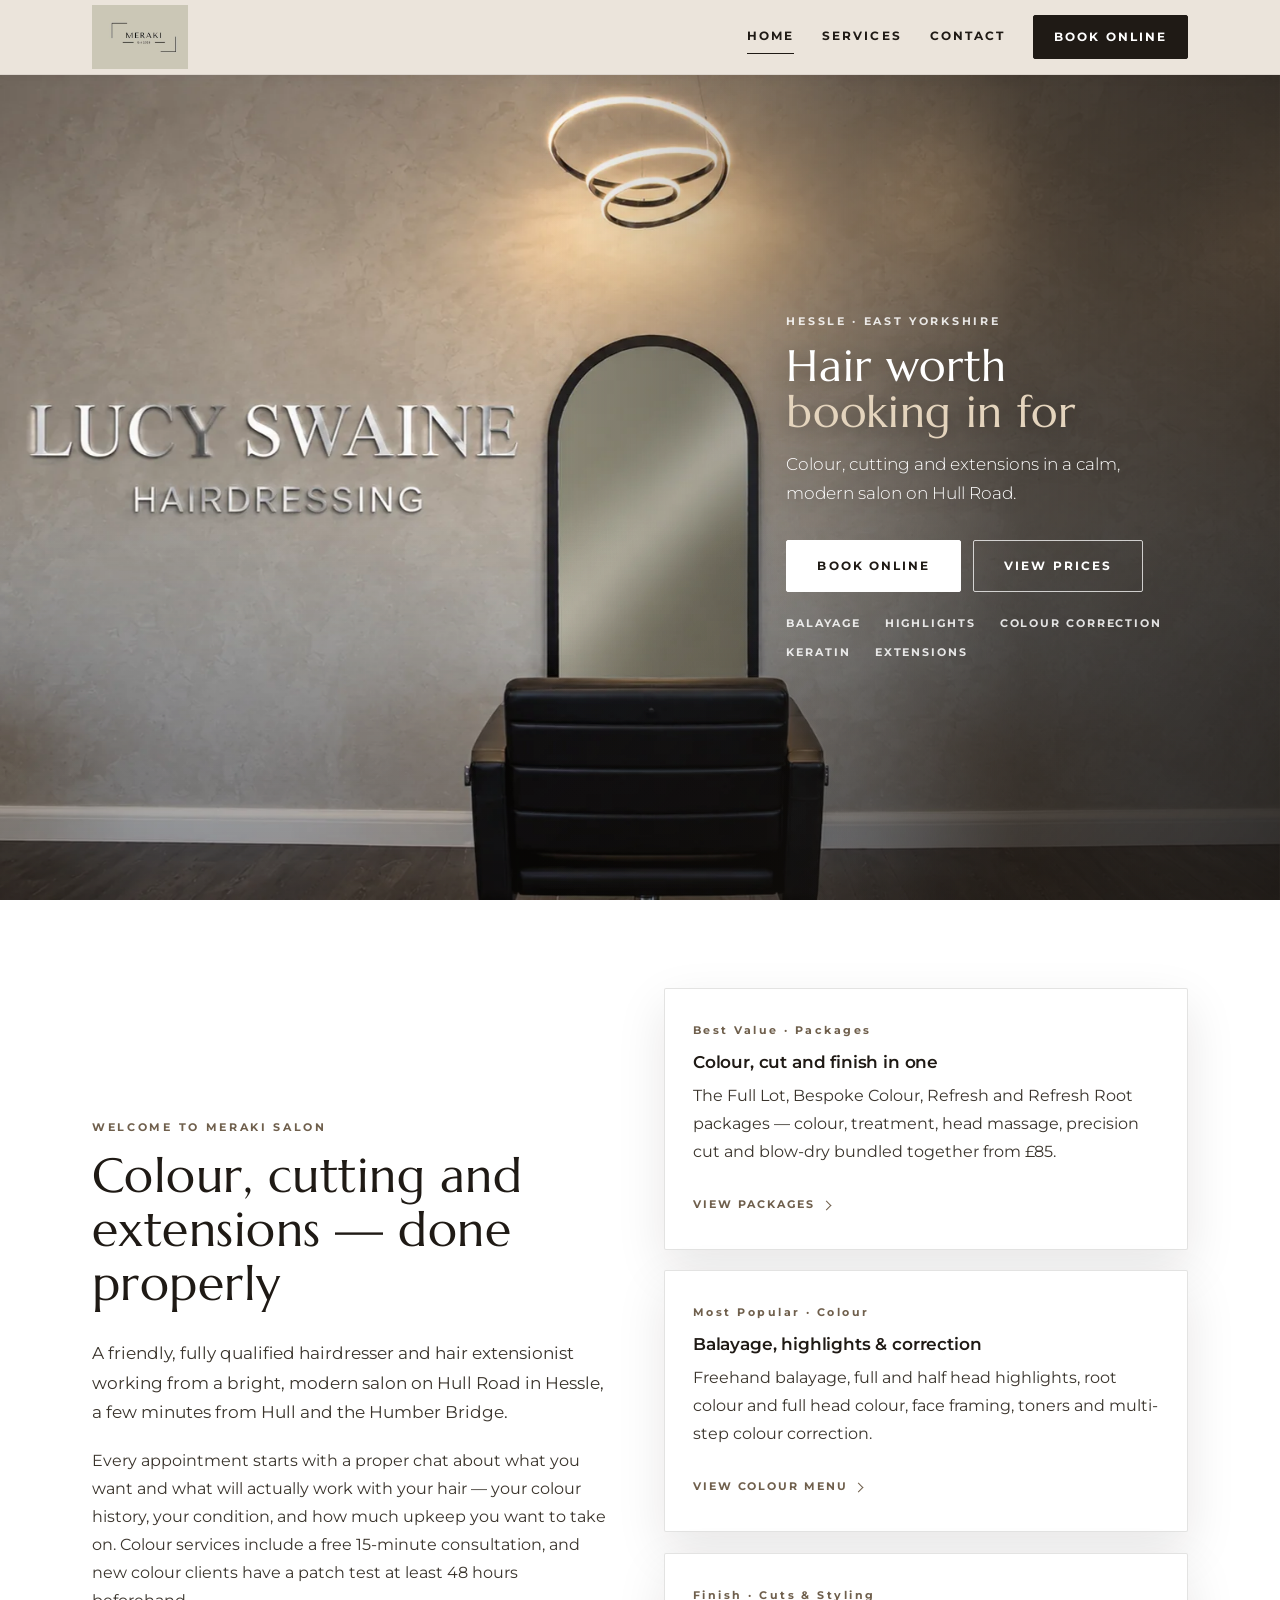
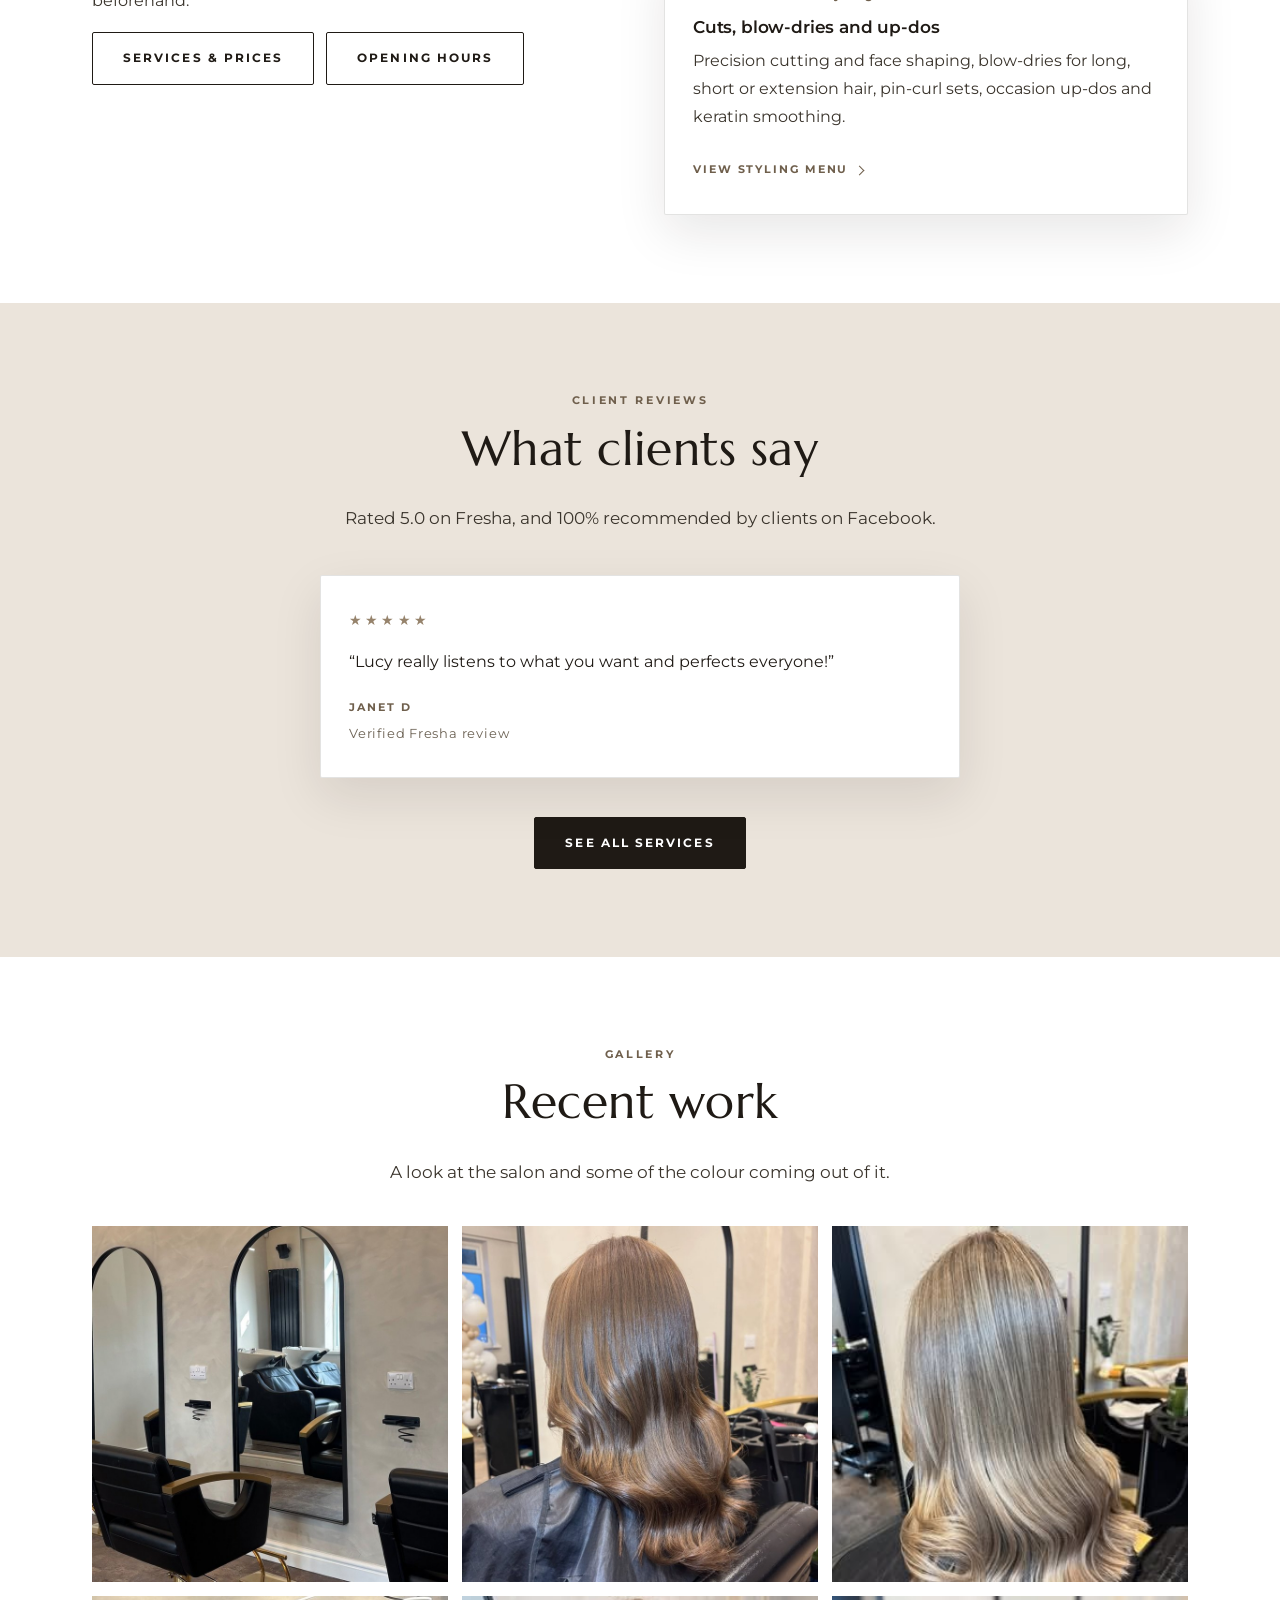
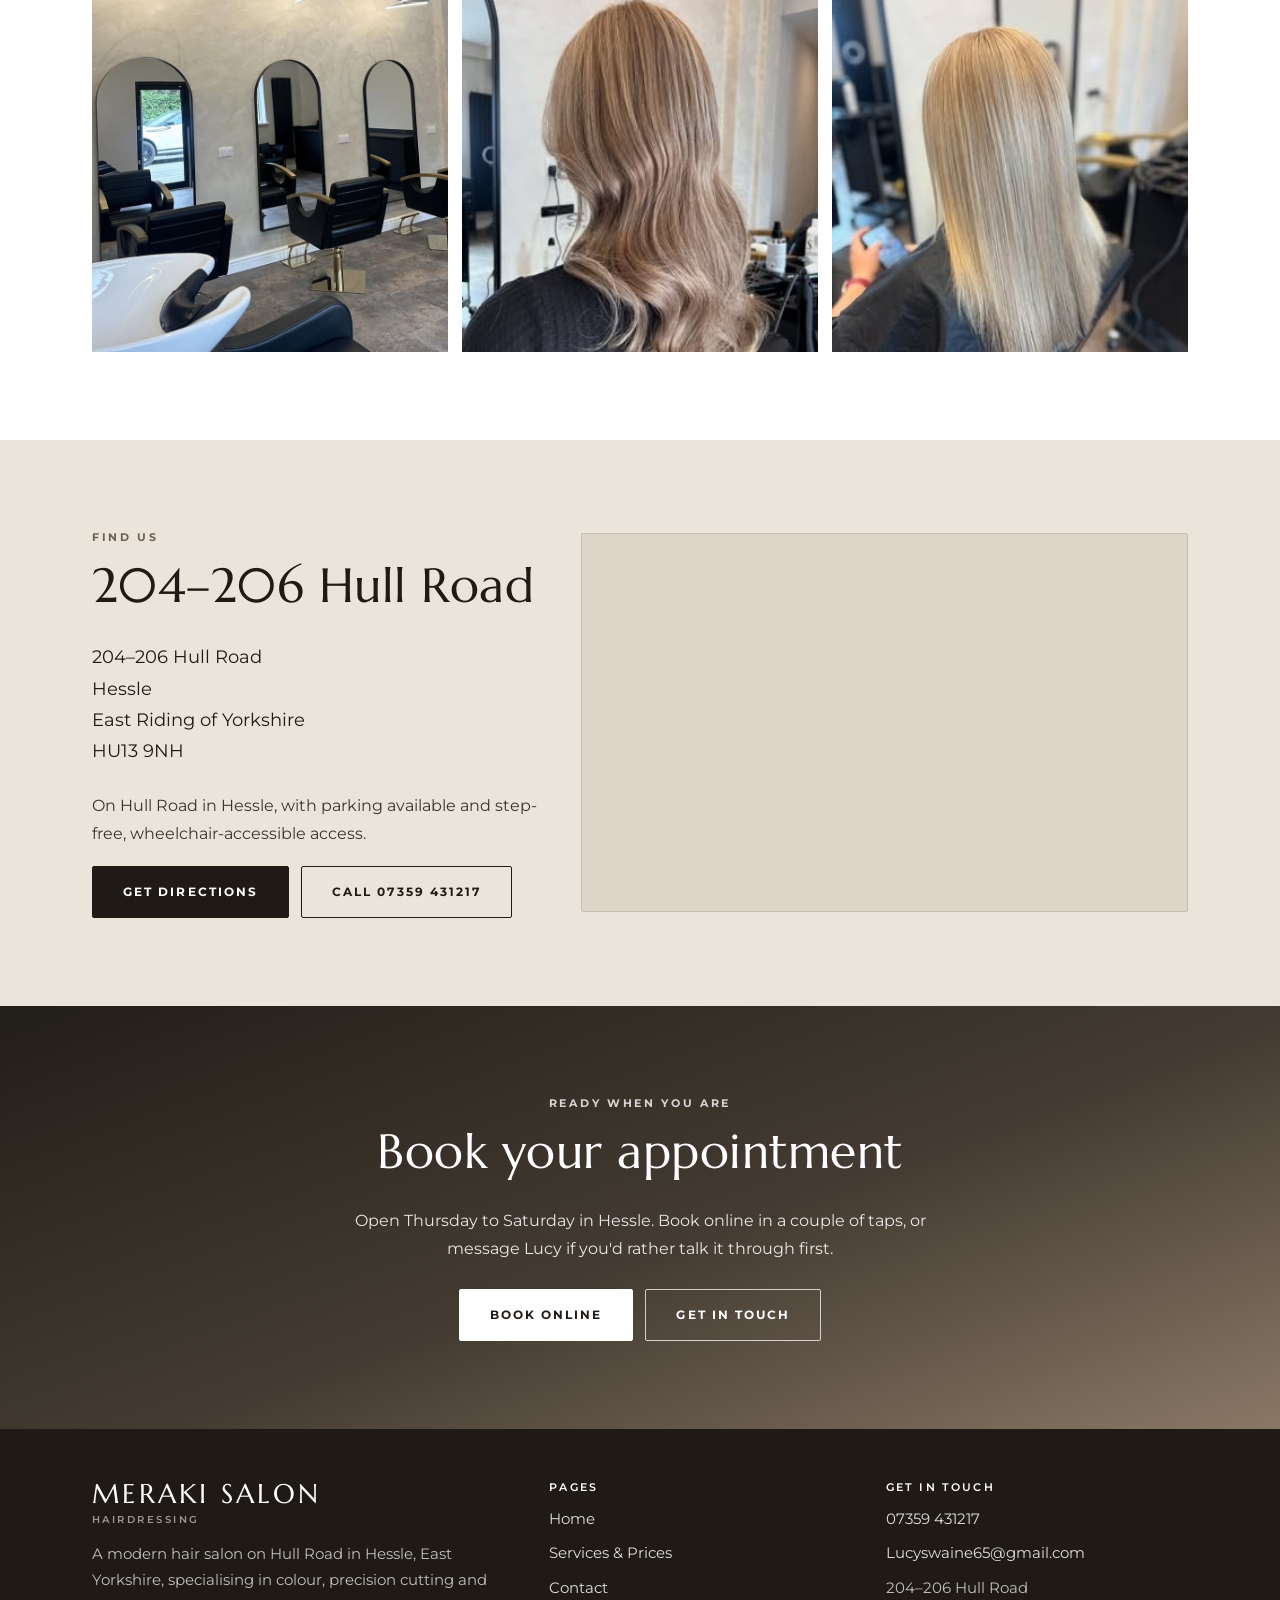
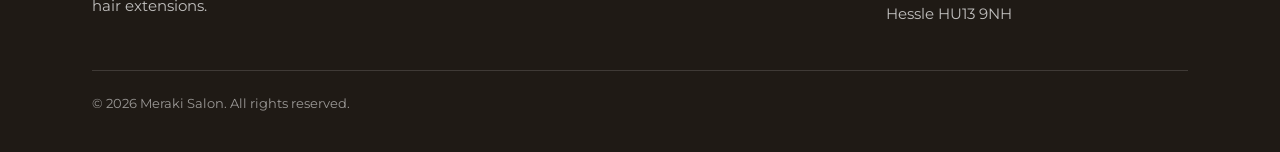
==== index.html @ 2b48796b "Rebrand to Meraki Salon: new logo, name and merakisalon.brightsite.app domain Co-Authored-By: Claude" ====
<!DOCTYPE html>
<html lang="en-GB">
<head>
<meta charset="utf-8">
<meta name="viewport" content="width=device-width, initial-scale=1">
<title>Meraki Salon | Hair Salon in Hessle, East Yorkshire</title>
<meta name="description" content="Hair salon on Hull Road, Hessle. Balayage, highlights, colour correction, keratin smoothing, cuts, blow-dries and extensions. Book online or call 07359 431217.">
<meta name="theme-color" content="#ebe4db">
<link rel="canonical" href="https://merakisalon.brightsite.app/">
<meta name="robots" content="index,follow,max-image-preview:large">
<meta property="og:type" content="website">
<meta property="og:site_name" content="Meraki Salon">
<meta property="og:locale" content="en_GB">
<meta property="og:url" content="https://merakisalon.brightsite.app/">
<meta property="og:title" content="Meraki Salon | Hair Salon in Hessle, East Yorkshire">
<meta property="og:description" content="Hair salon on Hull Road, Hessle. Balayage, highlights, colour correction, keratin smoothing, cuts, blow-dries and extensions. Book online or call 07359 431217.">
<meta property="og:image" content="https://merakisalon.brightsite.app/images/hero-salon.jpg">
<meta name="twitter:card" content="summary_large_image">
<meta name="twitter:title" content="Meraki Salon | Hair Salon in Hessle, East Yorkshire">
<meta name="twitter:description" content="Hair salon on Hull Road, Hessle. Balayage, highlights, colour correction, keratin smoothing, cuts, blow-dries and extensions. Book online or call 07359 431217.">
<meta name="twitter:image" content="https://merakisalon.brightsite.app/images/hero-salon.jpg">
<link rel="preload" as="image" href="images/hero-salon.webp" type="image/webp" media="(min-width:901px)">
<meta name="geo.region" content="GB-ERY">
<meta name="geo.placename" content="Hessle, East Yorkshire">
<link rel="preconnect" href="https://fonts.googleapis.com">
<link rel="preconnect" href="https://fonts.gstatic.com" crossorigin>
<link href="https://fonts.googleapis.com/css2?family=Marcellus&family=Montserrat:wght@300;400;600;700&display=swap" rel="stylesheet">
<link rel="icon" href="images/favicon.svg" type="image/svg+xml">
<link rel="stylesheet" href="css/site.css">
<script type="application/ld+json">{"@context":"https://schema.org","@type":"HairSalon","name":"Meraki Salon","description":"Hair salon on Hull Road in Hessle, East Yorkshire. Balayage, highlights, full head and root colour, colour correction, keratin smoothing, precision cutting, blow-dries, up-dos and hair extensions.","telephone":"+447359431217","email":"Lucyswaine65@gmail.com","priceRange":"££","address":{"@type":"PostalAddress","streetAddress":"204-206 Hull Road","addressLocality":"Hessle","addressRegion":"East Riding of Yorkshire","postalCode":"HU13 9NH","addressCountry":"GB"},"areaServed":[{"@type":"City","name":"Hessle"},{"@type":"City","name":"Hull"},{"@type":"City","name":"East Yorkshire"}],"openingHoursSpecification":[{"@type":"OpeningHoursSpecification","dayOfWeek":["Thursday","Friday","Saturday"],"opens":"09:00","closes":"19:00"}],"@id":"https://merakisalon.brightsite.app/#business","url":"https://merakisalon.brightsite.app/","image":["https://merakisalon.brightsite.app/images/hero-salon.jpg","https://merakisalon.brightsite.app/images/gallery-1.jpg"],"hasMap":"https://www.google.com/maps?q=204-206+Hull+Road,+Hessle+HU13+9NH","currenciesAccepted":"GBP","founder":{"@type":"Person","name":"Meraki Salon","jobTitle":"Hairdresser and Hair Extensionist"},"knowsAbout":["Balayage","Highlights","Colour correction","Keratin smoothing treatment","Precision cutting","Blow dry","Hair extensions","Up-dos"],"sameAs":["https://www.facebook.com/p/Lucy-Swaine-Hairdressing-61556775414400/"],"hasOfferCatalog":{"@type":"OfferCatalog","name":"Services","itemListElement":[{"@type":"OfferCatalog","name":"Packages","url":"https://merakisalon.brightsite.app/services#packages"},{"@type":"OfferCatalog","name":"Hair Colouring","url":"https://merakisalon.brightsite.app/services#colour"},{"@type":"OfferCatalog","name":"Cutting","url":"https://merakisalon.brightsite.app/services#cutting"},{"@type":"OfferCatalog","name":"Styling & Treatments","url":"https://merakisalon.brightsite.app/services#styling"}]}}</script>
</head>
<body>

<header class="site-header">
  <div class="container">
    <a class="brand" href="/"><img class="brand-logo" src="images/meraki-logo.png" alt="Meraki Salon" width="683" height="456"></a>
    <button class="nav-toggle" aria-label="Menu" aria-expanded="false"><i></i><i></i><i></i></button>
    <nav class="nav">
      <a href="/" aria-current="page">Home</a>
      <span class="has-drop">
        <a href="/services">Services</a>
        <span class="drop">
          <a href="/services">All Services &amp; Prices</a>
          <a href="/services#packages">Packages</a>
          <a href="/services#colour">Hair Colouring</a>
          <a href="/services#cutting">Cutting</a>
          <a href="/services#styling">Styling &amp; Treatments</a>
        </span>
      </span>
      <a href="/contact">Contact</a>
      <a class="btn btn--ghost nav-gift" href="tel:+447359431217">Call&nbsp;Lucy</a>
      <a class="btn" href="https://www.fresha.com/book-now/lucy-swaine-hairdressing-fx5bd5df/all-offer?pId=1186600" target="_blank" rel="noopener">Book&nbsp;Online</a>
      <span class="nav-wordmark" aria-hidden="true">Meraki Salon</span>
    </nav>
  </div>
</header>

<section class="hero">
  <div class="hero-media">
    <picture>
      <source media="(max-width:900px)" srcset="images/hero-salon-mobile.webp" type="image/webp">
      <source media="(max-width:900px)" srcset="images/hero-salon-mobile.jpg">
      <source srcset="images/hero-salon.webp" type="image/webp">
      <img src="images/hero-salon.jpg" alt="The styling area at Meraki Salon in Hessle" fetchpriority="high">
    </picture>
  </div>
  <div class="hero-copy">
    <div class="inner">
      <span class="eyebrow">Hessle &middot; East Yorkshire</span>
      <h1 class="hero-title">Hair worth<br><em>booking in for</em></h1>
      <p class="hero-sub">Colour, cutting and extensions in a calm, modern salon on Hull Road.</p>
      <div class="btn-row">
        <a class="btn btn--light" href="https://www.fresha.com/book-now/lucy-swaine-hairdressing-fx5bd5df/all-offer?pId=1186600" target="_blank" rel="noopener">Book Online</a>
        <a class="btn btn--outline-light" href="/services">View Prices</a>
      </div>
      <div class="hero-tags">
        <span>Balayage</span>
        <span>Highlights</span>
        <span>Colour Correction</span>
        <span>Keratin</span>
        <span>Extensions</span>
      </div>
    </div>
  </div>
</section>

<section class="section">
  <div class="container">
    <div class="grid grid-2" style="align-items:center;gap:48px">
      <div>
        <span class="eyebrow">Welcome to Meraki Salon</span>
        <h2>Colour, cutting and extensions &mdash; done properly</h2>
        <p class="lede">A friendly, fully qualified hairdresser and hair extensionist working from a bright, modern salon on Hull Road in Hessle, a few minutes from Hull and the Humber Bridge.</p>
        <p>Every appointment starts with a proper chat about what you want and what will actually work with your hair &mdash; your colour history, your condition, and how much upkeep you want to take on. Colour services include a free 15-minute consultation, and new colour clients have a patch test at least 48 hours beforehand.</p>
        <div class="btn-row">
          <a class="btn btn--ghost" href="/services">Services &amp; Prices</a>
          <a class="btn btn--ghost" href="/contact">Opening Hours</a>
        </div>
      </div>
      <div class="grid" style="gap:20px">
        <a class="card card-link" href="/services#packages">
          <span class="num">Best Value &middot; Packages</span>
          <h3>Colour, cut and finish in one</h3>
          <p>The Full Lot, Bespoke Colour, Refresh and Refresh Root packages &mdash; colour, treatment, head massage, precision cut and blow-dry bundled together from &pound;85.</p>
          <span class="card-cta">View packages</span>
        </a>
        <a class="card card-link" href="/services#colour">
          <span class="num">Most Popular &middot; Colour</span>
          <h3>Balayage, highlights &amp; correction</h3>
          <p>Freehand balayage, full and half head highlights, root colour and full head colour, face framing, toners and multi-step colour correction.</p>
          <span class="card-cta">View colour menu</span>
        </a>
        <a class="card card-link" href="/services#styling">
          <span class="num">Finish &middot; Cuts &amp; Styling</span>
          <h3>Cuts, blow-dries and up-dos</h3>
          <p>Precision cutting and face shaping, blow-dries for long, short or extension hair, pin-curl sets, occasion up-dos and keratin smoothing.</p>
          <span class="card-cta">View styling menu</span>
        </a>
      </div>
    </div>
  </div>
</section>

<!-- ===================== REVIEWS ===================== -->
<section class="section section--tint">
  <div class="container center">
    <span class="eyebrow">Client Reviews</span>
    <h2>What clients say</h2>
    <p class="lede">Rated 5.0 on Fresha, and 100% recommended by clients on Facebook.</p>
    <div class="grid" style="max-width:640px;margin:2.6em auto 0;text-align:left">
      <div class="card review">
        <div class="stars">&#9733;&#9733;&#9733;&#9733;&#9733;</div>
        <blockquote>&ldquo;Lucy really listens to what you want and perfects everyone!&rdquo;</blockquote>
        <div class="who">Janet D<small>Verified Fresha review</small></div>
      </div>
    </div>
    <div class="btn-row" style="margin-top:2.4em"><a class="btn" href="/services">See All Services</a></div>
  </div>
</section>

<!-- ===================== GALLERY ===================== -->
<section class="section">
  <div class="container">
    <div class="center" style="margin-bottom:2.4em">
      <span class="eyebrow">Gallery</span>
      <h2>Recent work</h2>
      <p class="lede">A look at the salon and some of the colour coming out of it.</p>
    </div>
    <div class="gallery">
      <figure><img src="images/gallery-1.jpg" alt="The styling stations and arched mirrors at Meraki Salon" loading="lazy"></figure>
      <figure><img src="images/gallery-2.jpg" alt="Glossy chocolate brown colour with a soft blow-dry" loading="lazy"></figure>
      <figure><img src="images/gallery-3.jpg" alt="Blonde balayage with a bright, blended finish" loading="lazy"></figure>
      <figure><img src="images/gallery-4.jpg" alt="Arched mirrors, gold styling chairs and the backwash area" loading="lazy"></figure>
      <figure><img src="images/gallery-5.jpg" alt="Bronde waves finished with a smooth blow-dry" loading="lazy"></figure>
      <figure><img src="images/gallery-6.jpg" alt="Long blonde balayage with a soft root melt" loading="lazy"></figure>
    </div>
  </div>
</section>

<section class="section section--tint" id="find-us">
  <div class="container">
    <div class="find">
      <div>
        <span class="eyebrow">Find Us</span>
        <h2>204&ndash;206 Hull Road</h2>
        <address>
          204&ndash;206 Hull Road<br>
          Hessle<br>
          East Riding of Yorkshire<br>
          HU13 9NH
        </address>
        <p>On Hull Road in Hessle, with parking available and step-free, wheelchair-accessible access.</p>
        <div class="btn-row">
          <a class="btn" href="https://www.google.com/maps/dir/?api=1&amp;destination=204-206+Hull+Road,+Hessle+HU13+9NH" target="_blank" rel="noopener">Get Directions</a>
          <a class="btn btn--ghost" href="tel:+447359431217">Call 07359 431217</a>
        </div>
      </div>
      <div class="map">
        <iframe title="Map showing Meraki Salon, 204-206 Hull Road, Hessle HU13 9NH"
          src="https://www.google.com/maps?q=204-206+Hull+Road,+Hessle+HU13+9NH&amp;output=embed"
          loading="lazy" referrerpolicy="no-referrer-when-downgrade" allowfullscreen></iframe>
      </div>
    </div>
  </div>
</section>

<section class="section band">
  <div class="container">
    <span class="eyebrow">Ready when you are</span>
    <h2>Book your appointment</h2>
    <p>Open Thursday to Saturday in Hessle. Book online in a couple of taps, or message Lucy if you'd rather talk it through first.</p>
    <div class="btn-row" style="justify-content:center;margin-top:1.6em">
      <a class="btn btn--light" href="https://www.fresha.com/book-now/lucy-swaine-hairdressing-fx5bd5df/all-offer?pId=1186600" target="_blank" rel="noopener">Book Online</a>
      <a class="btn btn--outline-light" href="/contact">Get in Touch</a>
    </div>
  </div>
</section>

<footer class="site-footer">
  <div class="container">
    <div class="footer-grid">
      <div>
        <p class="brand-line">Meraki Salon</p>
        <span class="brand-line-sub">Hairdressing</span>
        <p>A modern hair salon on Hull Road in Hessle, East Yorkshire, specialising in colour, precision cutting and hair extensions.</p>
      </div>
      <div>
        <h4>Pages</h4>
        <ul>
          <li><a href="/">Home</a></li>
          <li><a href="/services">Services &amp; Prices</a></li>
          <li><a href="/contact">Contact</a></li>
        </ul>
      </div>
      <div>
        <h4>Get in touch</h4>
        <ul>
          <li><a href="tel:+447359431217">07359 431217</a></li>
          <li><a href="mailto:Lucyswaine65@gmail.com">Lucyswaine65@gmail.com</a></li>
          <li>204&ndash;206 Hull Road<br>Hessle HU13 9NH</li>
        </ul>
      </div>
    </div>
    <div class="legal">&copy; <span id="yr">2026</span> Meraki Salon. All rights reserved.</div>
  </div>
</footer>

<script src="js/site.js" defer></script>
</body>
</html>
---- css/site.css ----
/* Meraki Salon — Hessle. Single stylesheet, no dependencies. */

:root{
  --ink:#1f1a15;
  --body:#3a342c;
  --muted:#6c6254;
  /* The whole palette is keyed to the salon's polished plaster wall, which
     samples at #b8a594 — a warm greige, not a gold. --champagne is that wall
     tinted back to a page wash; the header, tinted sections and the mobile
     hero panel all key off it, alternating against plain white. It sits a
     step deeper than off-white on purpose — at #f6efe9 the banding was too
     close to white to read on a phone. --clay is the wall at full strength,
     darkened just enough to carry small text on the wash. */
  --wall:#b8a594;
  --champagne:#ebe4db;
  --champagne-2:#ded5c9;
  --taupe:#cdc1b2;
  --clay:#96836c;
  --clay-dark:#6f5f4c;
  --line:rgba(28,24,21,.12);
  --radius:2px;
  --shadow:0 18px 50px rgba(28,24,21,.10);
}

*,*::before,*::after{box-sizing:border-box;}
html{scroll-behavior:smooth;scroll-padding-top:110px;}
body{
  margin:0;
  font-family:'Montserrat',-apple-system,BlinkMacSystemFont,'Segoe UI',Helvetica,Arial,sans-serif;
  font-size:16px;line-height:1.75;color:var(--body);background:#fff;
  -webkit-font-smoothing:antialiased;
}
img{max-width:100%;display:block;}
a{color:var(--clay-dark);}

h1,h2,h3,h4{color:var(--ink);font-weight:600;line-height:1.2;margin:0 0 .6em;letter-spacing:-.01em;}
/* Display serif for page and section titles — it matches the lettering on the
   salon's own sign. Montserrat carries everything smaller, where the serif's
   thin strokes stop holding up. */
h1,h2{
  font-family:'Marcellus',Georgia,'Times New Roman',serif;
  font-weight:400;letter-spacing:.01em;line-height:1.12;
}
h1{font-size:clamp(2.7rem,6.4vw,4.4rem);}
h2{font-size:clamp(2.1rem,4.2vw,3rem);}
h3{font-size:1.05rem;font-weight:600;}
p{margin:0 0 1.1em;}

.container{width:100%;max-width:1140px;margin:0 auto;padding:0 22px;}
.section{padding:5.5em 0;}
.section--tint{background:var(--champagne);}
/* first section on pages with no hero — clear the fixed header */
.section.section--first{padding-top:calc(74px + 4.5em);}
@media(max-width:767px){.section.section--first{padding-top:calc(74px + 2.2em);}}
.section--taupe{background:var(--champagne-2);}
@media(max-width:767px){.section{padding:3.5em 0;}}

.eyebrow{
  display:block;font-size:.7rem;font-weight:700;letter-spacing:.24em;
  text-transform:uppercase;color:var(--clay-dark);margin-bottom:1em;
}
.lede{font-size:1.06rem;color:var(--body);max-width:62ch;}
.center{text-align:center;}
.sr-only{
  position:absolute;width:1px;height:1px;padding:0;margin:-1px;overflow:hidden;
  clip:rect(0 0 0 0);white-space:nowrap;border:0;
}
.center .lede{margin-left:auto;margin-right:auto;}

.btn{
  display:inline-block;padding:15px 30px;border:1px solid var(--ink);
  background:var(--ink);color:#fff;text-decoration:none;border-radius:var(--radius);
  font-size:.72rem;font-weight:700;letter-spacing:.18em;text-transform:uppercase;
  transition:background .2s,color .2s,border-color .2s;
}
.btn:hover{background:transparent;color:var(--ink);}
.btn--ghost{background:transparent;color:var(--ink);}
.btn--ghost:hover{background:var(--ink);color:#fff;}
.btn--light{background:#fff;border-color:#fff;color:var(--ink);}
.btn--light:hover{background:transparent;color:#fff;border-color:#fff;}
.btn--outline-light{background:transparent;border-color:rgba(255,255,255,.75);color:#fff;}
.btn--outline-light:hover{background:#fff;color:var(--ink);border-color:#fff;}
.btn-row{display:flex;flex-wrap:wrap;gap:12px;}
.center .btn-row{justify-content:center;}

/* ---------- motion ----------
   Everything here is opt-in via .reveal and disabled entirely for
   users who ask for reduced motion. */
.reveal{
  opacity:0;transform:translateY(22px);
  transition:opacity .7s cubic-bezier(.22,.61,.36,1), transform .7s cubic-bezier(.22,.61,.36,1);
  will-change:opacity,transform;
}
.reveal.in{opacity:1;transform:none;}
.reveal-d1{transition-delay:.09s;}
.reveal-d2{transition-delay:.18s;}
.reveal-d3{transition-delay:.27s;}

/* hero entrance */
@keyframes heroFade{from{opacity:0;transform:scale(1.045);}to{opacity:1;transform:none;}}
@keyframes riseIn{from{opacity:0;transform:translateY(16px);}to{opacity:1;transform:none;}}
.hero-media img{animation:heroFade 1.4s cubic-bezier(.22,.61,.36,1) both;}
.hero .eyebrow{animation:riseIn .8s cubic-bezier(.22,.61,.36,1) .25s both;}
.hero-title{animation:riseIn .8s cubic-bezier(.22,.61,.36,1) .34s both;}
.hero .hero-sub{animation:riseIn .8s cubic-bezier(.22,.61,.36,1) .46s both;}
.hero .btn-row{animation:riseIn .8s cubic-bezier(.22,.61,.36,1) .5s both;}
.hero-tags{animation:riseIn .8s cubic-bezier(.22,.61,.36,1) .62s both;}

/* interaction polish */
.btn{transition:background .25s,color .25s,border-color .25s,transform .25s,box-shadow .25s;}
.btn:hover{transform:translateY(-2px);box-shadow:0 10px 22px rgba(28,24,21,.16);}
.btn:active{transform:translateY(0);box-shadow:none;}
.card{transition:transform .4s cubic-bezier(.22,.61,.36,1),box-shadow .4s;}
.card:hover{transform:translateY(-4px);box-shadow:0 26px 60px rgba(28,24,21,.14);}
.gallery figure::after{
  content:"";position:absolute;inset:0;background:rgba(28,24,21,.12);
  opacity:0;transition:opacity .4s;
}
.gallery figure:hover::after{opacity:1;}
.brand:hover .brand-name{opacity:.72;}
.drop{transform-origin:top center;}
.has-drop:hover .drop,.has-drop:focus-within .drop{animation:riseIn .28s ease both;}

@media(prefers-reduced-motion:reduce){
  .reveal{opacity:1;transform:none;transition:none;}
  .hero-media img,.hero .eyebrow,.hero-title,.hero .hero-sub,.hero .btn-row,.hero-tags,
  .has-drop:hover .drop,.has-drop:focus-within .drop{animation:none;}
  .btn:hover,.card:hover{transform:none;box-shadow:none;}
  html{scroll-behavior:auto;}
}

/* ---------- header ---------- */
.site-header{
  position:fixed;inset:0 0 auto 0;z-index:50;background:var(--champagne);
  border-bottom:1px solid rgba(28,24,21,.07);
  box-shadow:0 1px 14px rgba(28,24,21,.05);
  transition:box-shadow .35s ease,background .35s ease;
}
/* NB: no backdrop-filter / filter here. A filtered ancestor becomes the
   containing block for position:fixed children, which would clip the
   full-screen mobile menu to the header's height. */
.site-header.scrolled{
  background:var(--champagne);
  box-shadow:0 6px 26px rgba(28,24,21,.12);
}
body.nav-open .site-header{box-shadow:none;}
.site-header .container{display:flex;align-items:center;gap:16px;min-height:74px;}
.brand{
  display:flex;flex-direction:column;line-height:1.1;text-decoration:none;color:var(--ink);
  margin-right:auto;
}
.brand-name{
  font-family:'Marcellus',Georgia,'Times New Roman',serif;
  font-size:1.5rem;font-weight:400;letter-spacing:.1em;text-transform:uppercase;
  line-height:1;transition:opacity .3s;
}
@media(max-width:400px){.brand-name{font-size:1.25rem;letter-spacing:.07em;}}
.brand span{
  font-size:.55rem;font-weight:600;letter-spacing:.24em;text-transform:uppercase;
  color:var(--clay-dark);margin-top:2px;
}
@media(max-width:400px){.brand b{font-size:1.8rem;}.brand span{font-size:.5rem;letter-spacing:.2em;}}
.brand-logo{display:block;height:64px;width:auto;}
@media(max-width:400px){.brand-logo{height:52px;}}
.nav{display:flex;align-items:center;gap:28px;}
.nav a{
  text-decoration:none;color:var(--ink);font-size:.72rem;font-weight:700;
  letter-spacing:.18em;text-transform:uppercase;padding:6px 0;border-bottom:1px solid transparent;
}
.nav a:hover,.nav a[aria-current="page"]{border-bottom-color:var(--ink);}
.nav a.btn{padding:11px 20px;color:#fff;border-bottom:1px solid var(--ink);}
.nav a.btn:hover{background:transparent;color:var(--ink);}
.nav a.btn--ghost{background:transparent;color:var(--ink);}
.nav a.btn--ghost:hover{background:var(--ink);color:#fff;}
/* Gift Cards lives in the burger menu only — not in the desktop header bar */
.nav-gift{display:none;}
.nav-wordmark{display:none;}
/* dropdown */
.has-drop{position:relative;display:flex;align-items:center;}
.drop{
  position:absolute;top:100%;left:-18px;min-width:250px;background:var(--champagne);
  border:1px solid var(--line);box-shadow:0 18px 40px rgba(28,24,21,.14);
  padding:10px 0;display:none;
}
.has-drop:hover .drop,.has-drop:focus-within .drop{display:block;}
.drop a{
  display:block;padding:9px 22px;letter-spacing:.12em;font-size:.68rem;border-bottom:0;
}
.drop a:hover{background:#fff;border-bottom-color:transparent;}
.nav-toggle{display:none;background:none;border:0;padding:10px;cursor:pointer;}
.nav-toggle i{display:block;width:22px;height:2px;background:var(--ink);margin:4px 0;}
@media(max-width:860px){
  .nav-toggle{display:block;position:relative;z-index:60;}
  .nav-toggle i{transition:transform .25s ease,opacity .2s ease;}
  .nav-toggle[aria-expanded="true"] i:nth-child(1){transform:translateY(6px) rotate(45deg);}
  .nav-toggle[aria-expanded="true"] i:nth-child(2){opacity:0;}
  .nav-toggle[aria-expanded="true"] i:nth-child(3){transform:translateY(-6px) rotate(-45deg);}

  /* full-screen menu */
  .nav{
    position:fixed;inset:0;background:var(--champagne);z-index:55;
    flex-direction:column;align-items:stretch;justify-content:flex-start;gap:0;
    padding:96px 26px 40px;overflow-y:auto;display:none;
  }
  .nav.open{display:flex;}
  body.nav-open{overflow:hidden;}
  .nav a{
    padding:18px 0;border-bottom:1px solid var(--line);font-size:.9rem;letter-spacing:.16em;
  }
  .nav a.btn{margin-top:26px;text-align:center;font-size:.75rem;padding:17px 20px;}
  .nav-gift{display:block;margin-top:26px;}
  .nav-gift + .btn{margin-top:12px;}
  .nav-wordmark{
    display:block;margin:auto auto 6px;padding-top:38px;text-align:center;
    font-family:'Marcellus',Georgia,serif;font-size:1.7rem;font-weight:400;
    letter-spacing:.14em;text-transform:uppercase;color:var(--ink);opacity:.5;
  }

  /* treatments: closed until tapped */
  .has-drop{display:block;}
  .has-drop > a{
    display:flex;align-items:center;justify-content:space-between;
  }
  .has-drop > a::after{
    content:"";width:8px;height:8px;border-right:1.5px solid var(--ink);
    border-bottom:1.5px solid var(--ink);transform:rotate(45deg) translateY(-2px);
    transition:transform .25s ease;margin-left:12px;
  }
  .has-drop.open > a::after{transform:rotate(-135deg) translateY(-2px);}
  .drop{
    position:static;min-width:0;border:0;box-shadow:none;background:transparent;
    padding:0;display:none;
  }
  .has-drop:hover .drop,.has-drop:focus-within .drop{display:none;}
  .has-drop.open .drop{display:block;}
  .drop a{padding:14px 0 14px 18px;color:var(--muted);font-size:.78rem;}
}

/* ---------- hero (full-bleed photo, copy overlaid right) ---------- */
.hero{
  position:relative;margin-top:74px;background:var(--champagne-2);
  display:flex;align-items:center;overflow:hidden;
  min-height:calc(100vh - 74px);
}
.hero-media{position:absolute;inset:0;}
.hero-media img{width:100%;height:100%;object-fit:cover;object-position:center 42%;}
/* Scrim: heaviest on the right, where the copy sits, and fading out well
   before the salon sign on the left so the lettering stays clean. */
.hero::after{
  content:"";position:absolute;inset:0;pointer-events:none;
  background:
    linear-gradient(to left,
      rgba(24,20,16,.76) 0%, rgba(24,20,16,.66) 20%,
      rgba(24,20,16,.34) 36%, rgba(24,20,16,0) 58%),
    linear-gradient(to top,
      rgba(24,20,16,.34) 0%, rgba(24,20,16,0) 46%);
}
.hero .hero-copy{position:relative;z-index:2;width:100%;}
/* The copy sits in the rightmost band of the VIEWPORT, not of the page
   container. The photo has no horizontal crop at desktop ratios, so the
   mirror always lands at ~56% across — anchoring the text to the right
   edge keeps it off the mirror at every width. */
.hero .inner{
  width:100%;max-width:none;margin:0;
  padding:0 clamp(28px,4vw,72px) 0 0;
  display:grid;grid-template-columns:1fr minmax(0,36%);
}
.hero .inner > *{grid-column:2;}
.hero h1,.hero p{color:#fff;}
.hero .eyebrow{color:rgba(255,255,255,.85);}
.hero-title{
  font-family:'Marcellus',Georgia,serif;
  font-size:clamp(2.3rem,3.4vw,3.6rem);font-weight:400;line-height:1.06;
  letter-spacing:.015em;margin:0 0 .35em;text-shadow:0 2px 24px rgba(24,20,16,.5);
}
.hero-title em{font-style:normal;display:block;color:#e4d4bd;}
.hero .hero-sub{
  font-size:clamp(1.02rem,1.3vw,1.18rem);font-weight:300;max-width:32ch;
  margin-bottom:1.9em;text-shadow:0 2px 16px rgba(24,20,16,.4);
}
.hero .btn-row{margin-top:0;}
.hero-tags{
  display:flex;flex-wrap:wrap;gap:10px 24px;margin-top:2.2em;
  font-size:.66rem;font-weight:700;letter-spacing:.18em;text-transform:uppercase;
  color:rgba(255,255,255,.85);
}
/* the overlay column needs more room once the viewport narrows */
@media(max-width:1080px){
  .hero .inner{grid-template-columns:1fr minmax(0,44%);}
}

/* mobile: whole photo, nothing on top of it — copy sits below, centred */
@media(max-width:900px){
  /* the desktop hero fills the viewport; on a phone it is only as tall
     as the photo plus the copy beneath it */
  .hero{display:block;min-height:0;background:var(--champagne);}
  .hero-media{position:static;}
  /* No crop on mobile. The mirror sits dead centre (50.9%) in the photo,
     so any crop pushes it off-centre — a 3/2 box was shaving 7% off the
     right and shifting it to ~55%. Let the image keep its own ratio. */
  .hero-media img{height:auto;aspect-ratio:auto;object-position:center;}
  .hero::after{display:none;}
  .hero .hero-copy{padding:2.2em 0 2.6em;text-align:center;}
  /* mobile order: photo, location line, title, subtitle, then buttons */
  .hero .inner{
    display:flex;flex-direction:column;align-items:center;
    max-width:1140px;margin:0 auto;padding:0 22px;
  }
  .hero .eyebrow{color:var(--clay-dark);margin-bottom:.8em;}
  .hero h1,.hero .hero-sub{color:var(--ink);text-shadow:none;}
  .hero-title{
    font-size:clamp(2.5rem,12vw,3.4rem);line-height:1.06;margin-bottom:.4em;
  }
  .hero-title em{color:var(--clay-dark);}
  .hero .hero-sub{
    font-size:1.05rem;line-height:1.5;max-width:28ch;margin:0 auto 1.6em;
  }
  .hero .btn-row{
    display:grid;grid-template-columns:1fr 1fr;gap:10px;
    width:100%;max-width:420px;justify-content:center;
  }
  .hero .btn{text-align:center;padding:14px 8px;}
  /* the photo is no longer behind the buttons, so put them back to dark-on-light */
  .hero .btn--light{background:var(--ink);border-color:var(--ink);color:#fff;}
  .hero .btn--light:hover{background:transparent;color:var(--ink);}
  .hero .btn--outline-light{border-color:var(--ink);color:var(--ink);}
  .hero .btn--outline-light:hover{background:var(--ink);color:#fff;}
  .hero-tags{display:none;}
}
@media(max-width:560px){
  .hero .hero-copy{padding:1.8em 0 2.2em;}
  .hero .hero-sub{font-size:1rem;max-width:26ch;margin-bottom:1.4em;}
  .hero .btn{padding:14px 6px;font-size:.64rem;letter-spacing:.1em;}
}

/* page heroes on inner pages — no photo, just a champagne band */
.hero--short{display:block;padding:5em 0 4em;}
.hero--short .container{max-width:1140px;}
.hero--short p{max-width:58ch;}
@media(max-width:900px){.hero--short{padding:3em 0 2.5em;}}

/* ---------- grids ---------- */
.grid{display:grid;gap:26px;}
.grid-2{grid-template-columns:repeat(2,1fr);}
.grid-3{grid-template-columns:repeat(3,1fr);}
@media(max-width:860px){.grid-3{grid-template-columns:repeat(2,1fr);}}
@media(max-width:640px){.grid-2,.grid-3{grid-template-columns:1fr;}}

.card{
  background:#fff;border:1px solid var(--line);border-radius:var(--radius);
  padding:32px 28px;box-shadow:var(--shadow);
}
.card .num{
  display:block;font-size:.7rem;font-weight:700;letter-spacing:.22em;
  color:var(--clay-dark);margin-bottom:1em;
}
.card p:last-child{margin-bottom:0;}

/* whole-card links */
.card-link{display:block;text-decoration:none;color:inherit;}
.card-link h3{transition:color .25s;}
.card-link:hover h3{color:var(--clay-dark);}
.card-cta{
  display:inline-flex;align-items:center;gap:8px;margin-top:1.2em;
  font-size:.66rem;font-weight:700;letter-spacing:.18em;text-transform:uppercase;
  color:var(--clay-dark);
}
.card-cta::after{
  content:"";width:7px;height:7px;border-top:1.5px solid currentColor;
  border-right:1.5px solid currentColor;transform:rotate(45deg);
  transition:transform .25s;
}
.card-link:hover .card-cta::after{transform:rotate(45deg) translate(3px,-3px);}

/* ---------- category jump grid (4x2 desktop, 2x4 mobile) ---------- */
.cat-nav{display:grid;grid-template-columns:repeat(4,1fr);gap:12px;}
.cat-nav .btn{
  padding:16px 10px;text-align:center;display:flex;align-items:center;justify-content:center;
}
@media(max-width:760px){
  .cat-nav{grid-template-columns:repeat(2,1fr);gap:10px;}
  .cat-nav .btn{padding:15px 8px;font-size:.66rem;letter-spacing:.12em;}
}

/* ---------- reviews ---------- */
.review{display:flex;flex-direction:column;}
.stars{color:var(--clay);letter-spacing:.22em;font-size:.9rem;margin-bottom:1em;}
.review blockquote{margin:0 0 1.4em;font-size:1.02rem;color:var(--ink);line-height:1.7;}
.review .who{
  margin-top:auto;font-size:.68rem;font-weight:700;letter-spacing:.18em;
  text-transform:uppercase;color:var(--clay-dark);
}
.review .who small{
  display:block;letter-spacing:.06em;text-transform:none;font-weight:400;
  font-size:.82rem;color:var(--muted);margin-top:.35em;
}

/* ---------- gallery ---------- */
.gallery{display:grid;grid-template-columns:repeat(3,1fr);gap:14px;}
@media(max-width:760px){.gallery{grid-template-columns:repeat(2,1fr);gap:10px;}}
.gallery figure{margin:0;position:relative;aspect-ratio:1/1;overflow:hidden;background:var(--champagne-2);}
.gallery img{width:100%;height:100%;object-fit:cover;transition:transform .5s ease;}
.gallery figure:hover img{transform:scale(1.04);}

/* ---------- treatment categories ---------- */
.cat{margin-bottom:3.5em;}
.cat:last-child{margin-bottom:0;}
.cat-head{border-bottom:1px solid var(--line);padding-bottom:1em;margin-bottom:1.6em;}
.cat-head h2{margin-bottom:.25em;}
.cat-head p{margin:0;color:var(--muted);}

.treat{
  display:grid;grid-template-columns:1fr auto;gap:6px 26px;align-items:baseline;
  padding:22px 0;border-bottom:1px solid var(--line);
}
.treat:last-child{border-bottom:0;}
.treat h3{margin:0;}
.treat .tag{font-size:.85rem;color:var(--clay-dark);grid-column:1;}
.treat .desc{font-size:.94rem;color:var(--muted);grid-column:1;margin:.4em 0 0;}
.treat .price{
  grid-row:1 / span 3;grid-column:2;font-size:1.02rem;color:var(--ink);white-space:nowrap;
  display:flex;flex-direction:column;align-items:flex-end;gap:3px;
}
.treat .price span{font-weight:600;}
.treat .price span em{font-style:normal;font-weight:400;color:var(--muted);font-size:.85rem;}
.treat .price .course{font-size:.85rem;font-weight:600;color:var(--clay-dark);}
/* mobile treatment rows: name left, price right on one line, details beneath */
@media(max-width:640px){
  .cat{margin-bottom:2.6em;}
  .cat-head{padding-bottom:.8em;margin-bottom:1em;}
  .cat-head h2{font-size:1.42rem;}
  .cat-head p{font-size:.88rem;line-height:1.55;}

  .treat{
    grid-template-columns:1fr auto;
    gap:2px 14px;
    padding:15px 0;
    align-items:baseline;
  }
  .treat h3{
    grid-column:1;grid-row:1;
    font-size:.94rem;font-weight:600;line-height:1.35;
  }
  .treat .price{
    grid-column:2;grid-row:1;
    font-size:.94rem;align-items:flex-end;gap:1px;
  }
  .treat .price span em{font-size:.74rem;}
  .treat .price .course{font-size:.72rem;}
  .treat .tag{
    grid-column:1 / -1;grid-row:2;
    font-size:.76rem;line-height:1.45;margin:.15em 0 0;
  }
  .treat .desc{
    grid-column:1 / -1;grid-row:3;
    font-size:.83rem;line-height:1.6;margin:.4em 0 0;
  }
  .quote{font-size:.92rem;padding-left:16px;}
  .notes{margin-top:2.4em;}
}

/* policy notes */
.notes{margin-top:3.5em;}
.notes .card{padding:26px 28px;}
.notes h3{margin-bottom:.6em;}
.notes p{margin:0;font-size:.94rem;color:var(--muted);}
.quote{
  border-left:2px solid var(--clay);padding:6px 0 6px 20px;margin:0 0 1.4em;
  font-size:1.02rem;color:var(--ink);font-style:italic;
}

/* ---------- contact ---------- */
.contact-grid{display:grid;grid-template-columns:1.05fr 1fr;gap:40px;}
@media(max-width:860px){.contact-grid{grid-template-columns:1fr;}}
.detail{display:flex;gap:16px;padding:20px 0;border-bottom:1px solid var(--line);}
.detail:last-child{border-bottom:0;}
.detail .k{
  min-width:104px;font-size:.68rem;font-weight:700;letter-spacing:.18em;
  text-transform:uppercase;color:var(--clay-dark);padding-top:4px;
}
.detail .v{font-style:normal;font-size:1.02rem;color:var(--ink);}
.detail .v a{color:var(--ink);text-decoration:none;border-bottom:1px solid var(--line);}
.detail .v a:hover{border-bottom-color:var(--ink);}
.detail .v small{display:block;font-size:.85rem;color:var(--muted);}

.hours{width:100%;border-collapse:collapse;}
.hours th,.hours td{
  text-align:left;padding:11px 0;border-bottom:1px solid var(--line);font-size:.96rem;font-weight:400;
}
.hours td{text-align:right;color:var(--ink);}
.hours tr:last-child th,.hours tr:last-child td{border-bottom:0;}

.form label{
  display:block;font-size:.68rem;font-weight:700;letter-spacing:.18em;
  text-transform:uppercase;color:var(--clay-dark);margin:0 0 8px;
}
.form .field{margin-bottom:20px;}
.form input,.form select,.form textarea{
  width:100%;padding:13px 15px;border:1px solid var(--line);border-radius:var(--radius);
  font:inherit;font-size:.98rem;color:var(--ink);background:#fff;
}
.form input:focus,.form select:focus,.form textarea:focus{outline:2px solid var(--clay);outline-offset:1px;}
.form textarea{min-height:130px;resize:vertical;}
.form-note{font-size:.85rem;color:var(--muted);margin-top:1em;}

/* ---------- find us / map ---------- */
.find{display:grid;grid-template-columns:1fr 1.35fr;gap:40px;align-items:center;}
@media(max-width:860px){.find{grid-template-columns:1fr;gap:26px;}}
.map{
  position:relative;width:100%;aspect-ratio:16/10;border:1px solid var(--line);
  border-radius:var(--radius);overflow:hidden;background:var(--champagne-2);
}
.map iframe{position:absolute;inset:0;width:100%;height:100%;border:0;}
.find address{font-style:normal;font-size:1.15rem;color:var(--ink);line-height:1.7;margin-bottom:1.4em;}

/* ---------- cta band ---------- */
.band{
  background:linear-gradient(160deg,#221e18 0%,#443c32 55%,#8a7866 100%);
  color:#fff;text-align:center;
}
.band h2,.band .eyebrow{color:#fff;}
.band .eyebrow{color:rgba(255,255,255,.8);}
.band p{color:rgba(255,255,255,.88);max-width:56ch;margin-left:auto;margin-right:auto;}

/* ---------- footer ---------- */
.site-footer{background:var(--ink);color:rgba(255,255,255,.72);padding:3.5em 0 2.5em;font-size:.92rem;}
.site-footer a{color:rgba(255,255,255,.86);text-decoration:none;}
.site-footer a:hover{color:#fff;}
.footer-grid{display:grid;grid-template-columns:1.4fr 1fr 1fr;gap:34px;}
@media(max-width:700px){.footer-grid{grid-template-columns:1fr;}}
.site-footer h4{color:#fff;font-size:.68rem;letter-spacing:.2em;text-transform:uppercase;margin-bottom:1.2em;}
.site-footer ul{list-style:none;margin:0;padding:0;}
.site-footer li{margin-bottom:.6em;}
.site-footer .brand-line{
  font-family:'Marcellus',Georgia,serif;font-size:1.7rem;font-weight:400;
  letter-spacing:.12em;text-transform:uppercase;color:#fff;
  margin:0 0 .15em;line-height:1;
}
.site-footer .brand-line-sub{
  display:block;font-size:.6rem;font-weight:600;letter-spacing:.26em;
  text-transform:uppercase;color:rgba(255,255,255,.55);margin-bottom:1.4em;
}
.legal{
  margin-top:2.6em;padding-top:1.6em;border-top:1px solid rgba(255,255,255,.14);
  font-size:.82rem;color:rgba(255,255,255,.55);
}
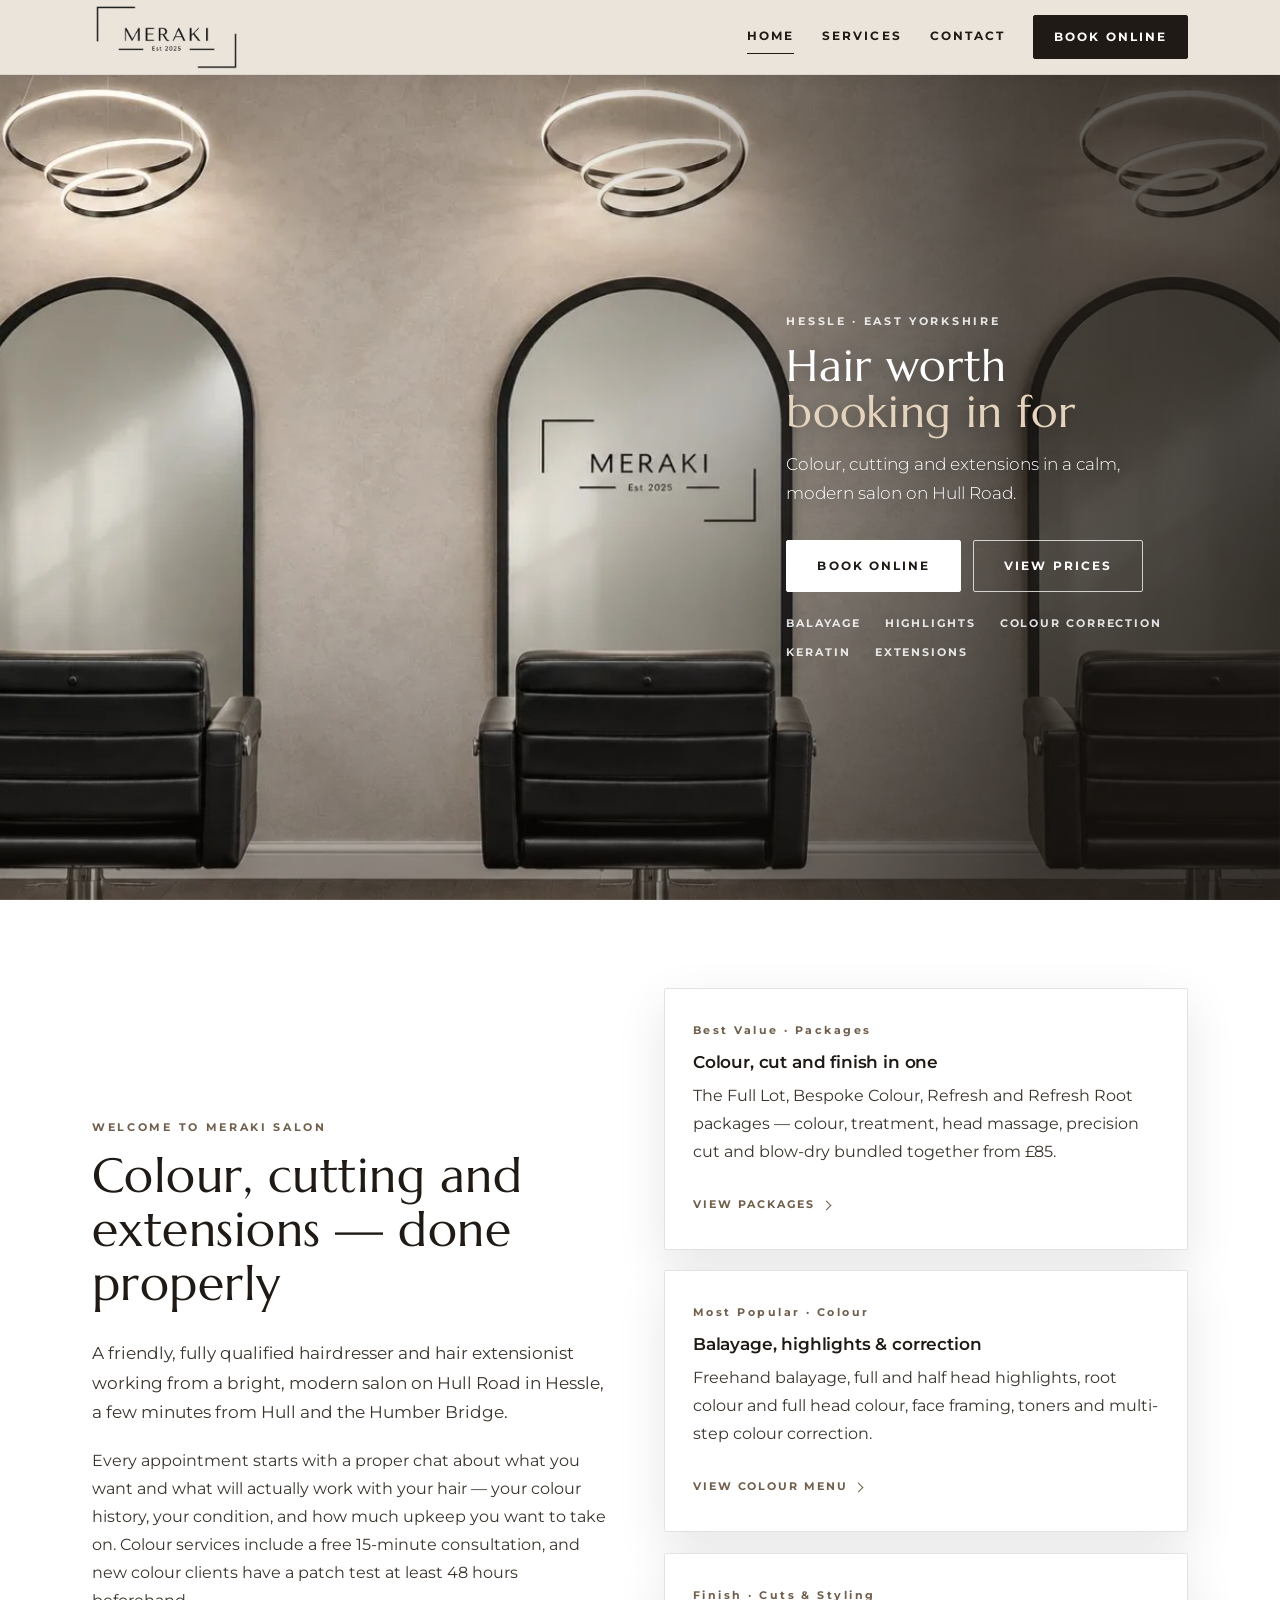
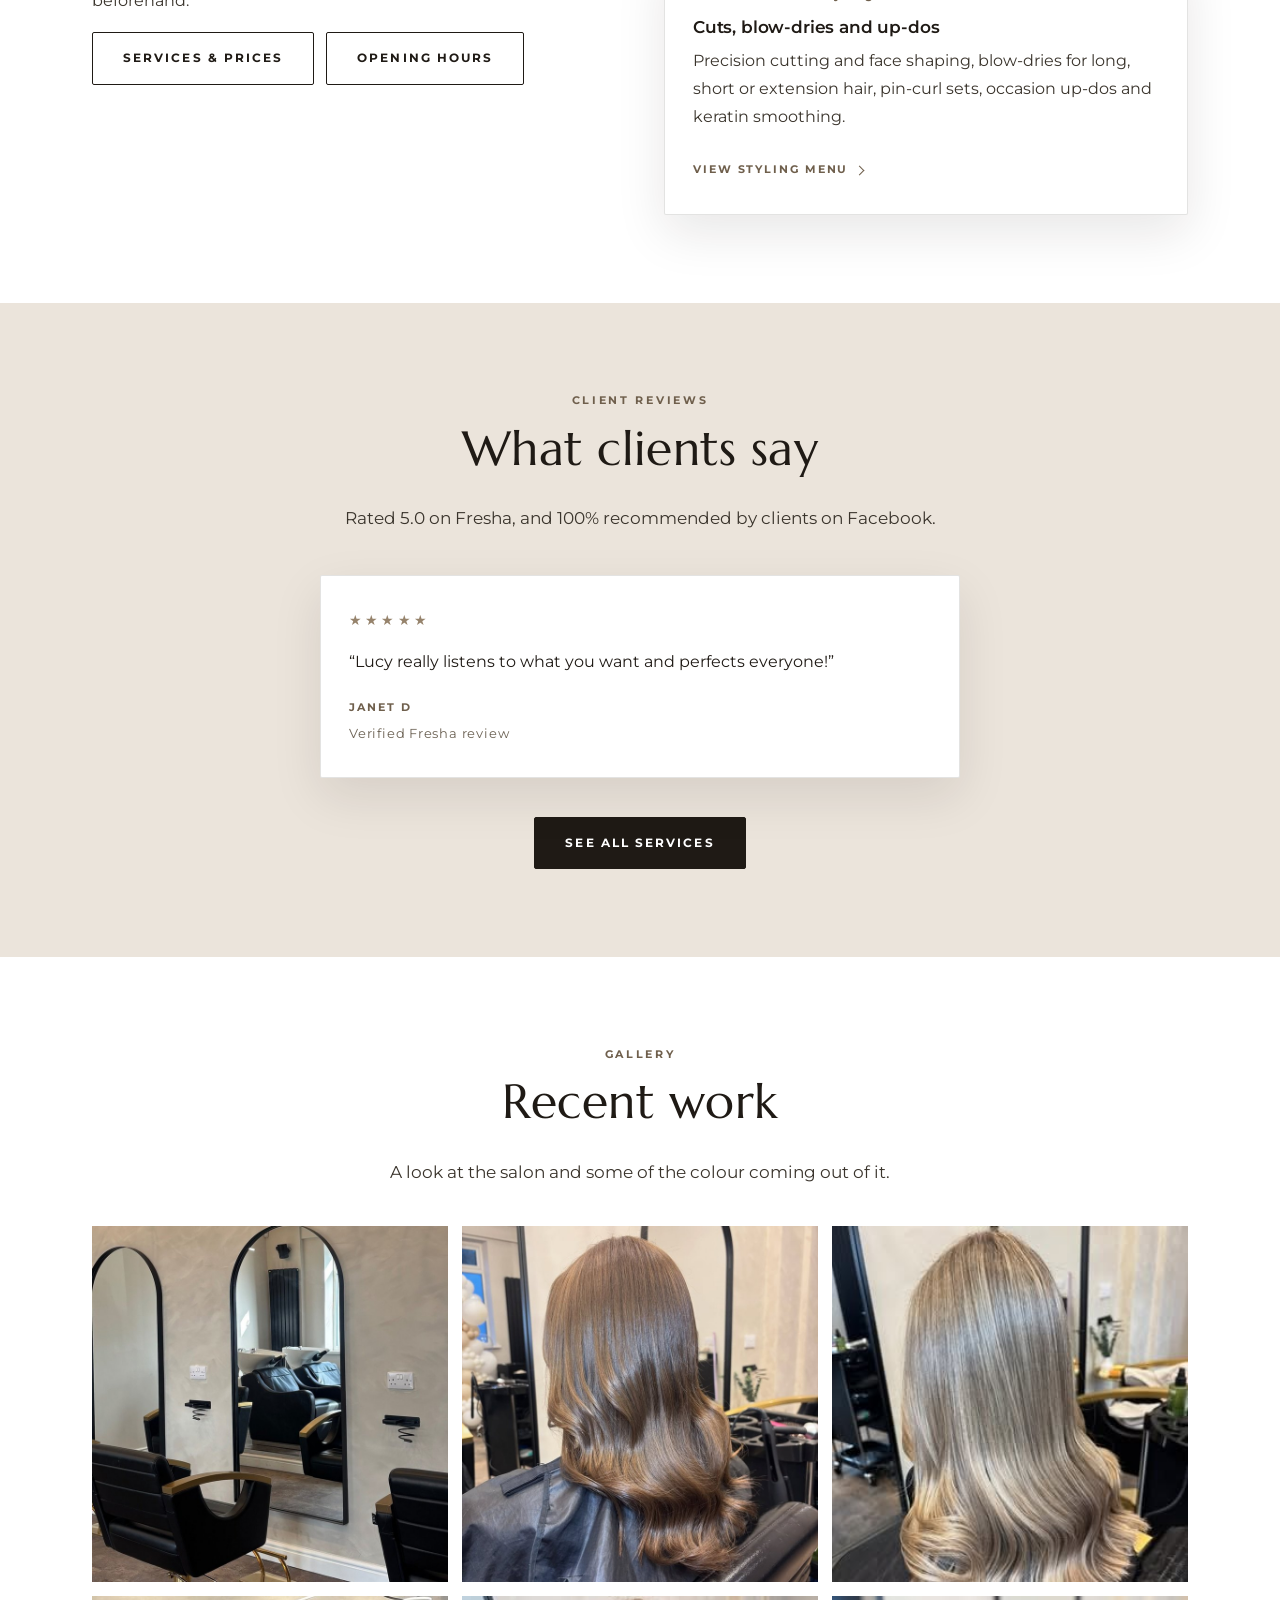
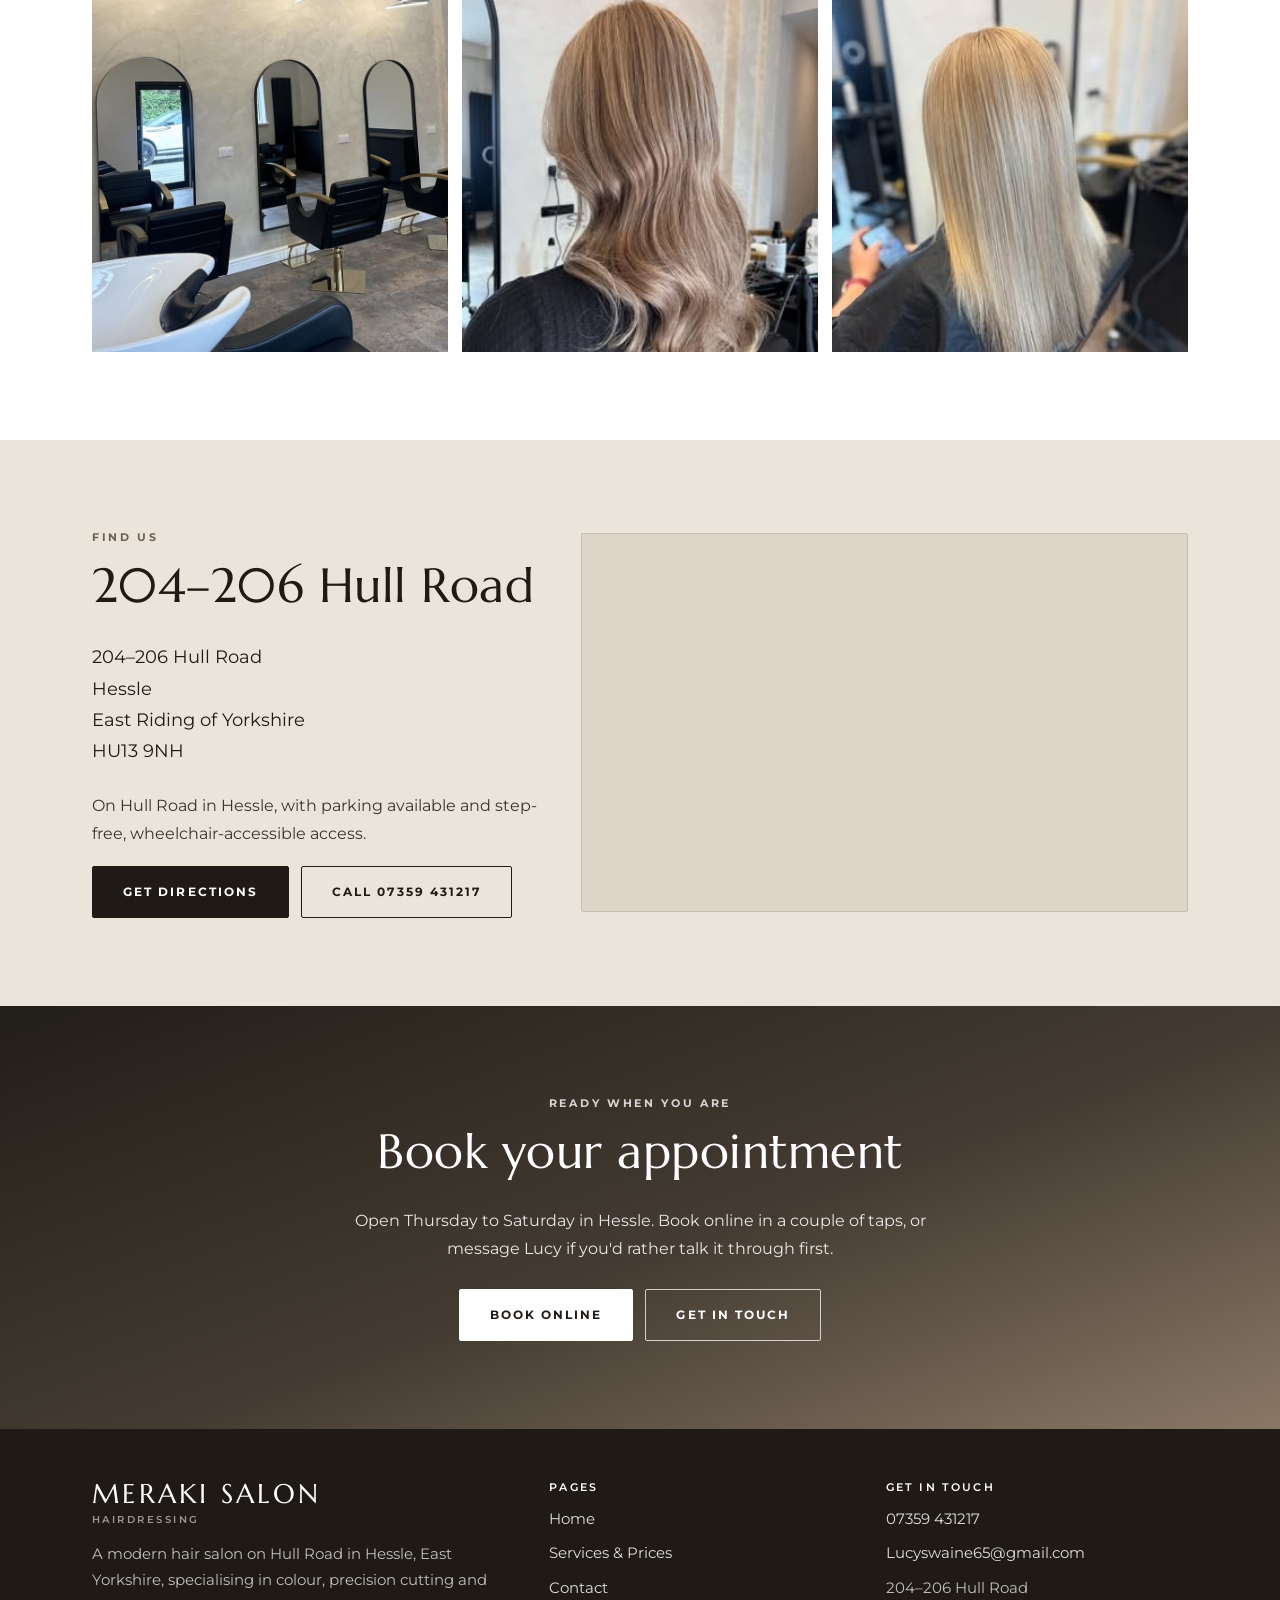
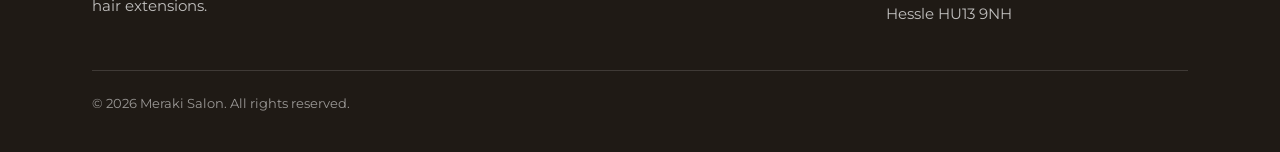
==== commit ef51c2ea: "Logo: new Meraki wordmark with transparent background Co-Authored-By: Claude Haiku 5.5 <noreply@anth" ====
--- a/index.html
+++ b/index.html
@@ -33,7 +33,7 @@
 
 <header class="site-header">
   <div class="container">
-    <a class="brand" href="/"><img class="brand-logo" src="images/meraki-logo.png" alt="Meraki Salon" width="683" height="456"></a>
+    <a class="brand" href="/"><img class="brand-logo" src="images/meraki-logo.png" alt="Meraki Salon" width="800" height="337"></a>
     <button class="nav-toggle" aria-label="Menu" aria-expanded="false"><i></i><i></i><i></i></button>
     <nav class="nav">
       <a href="/" aria-current="page">Home</a>
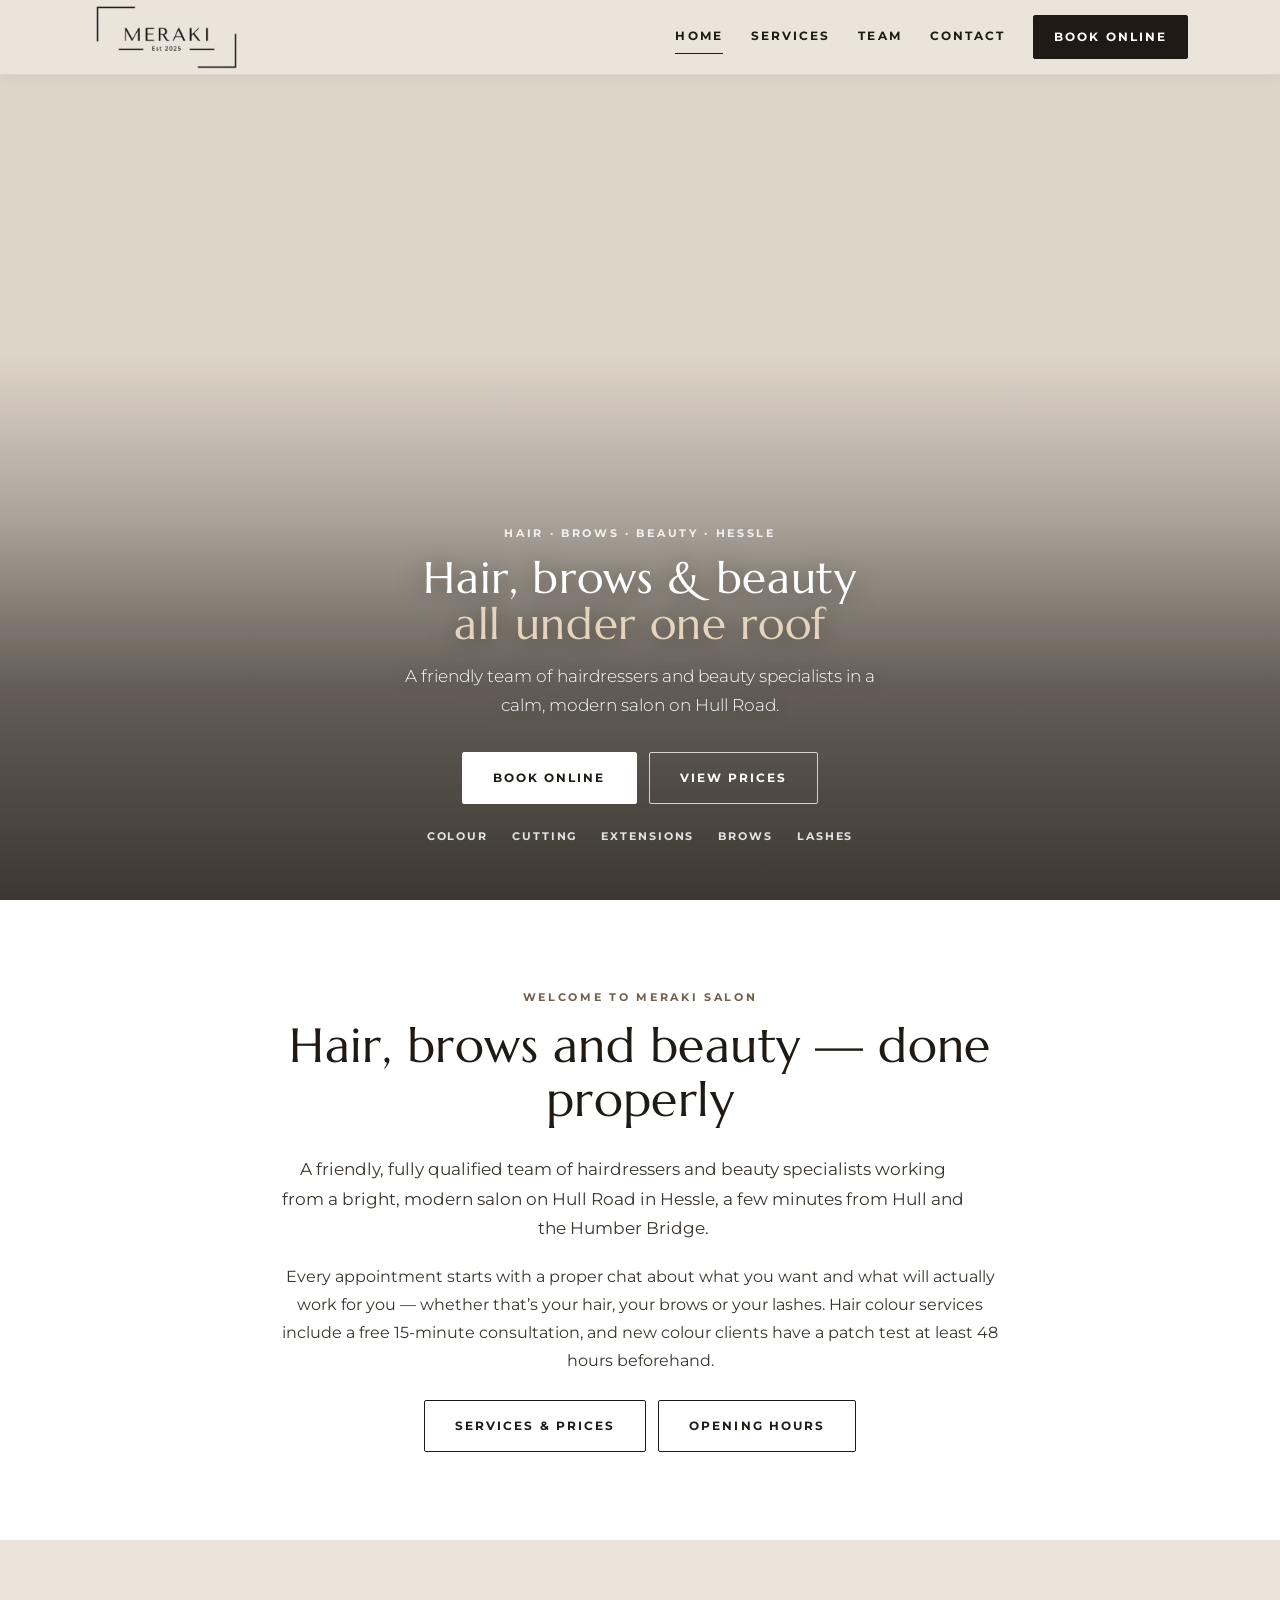
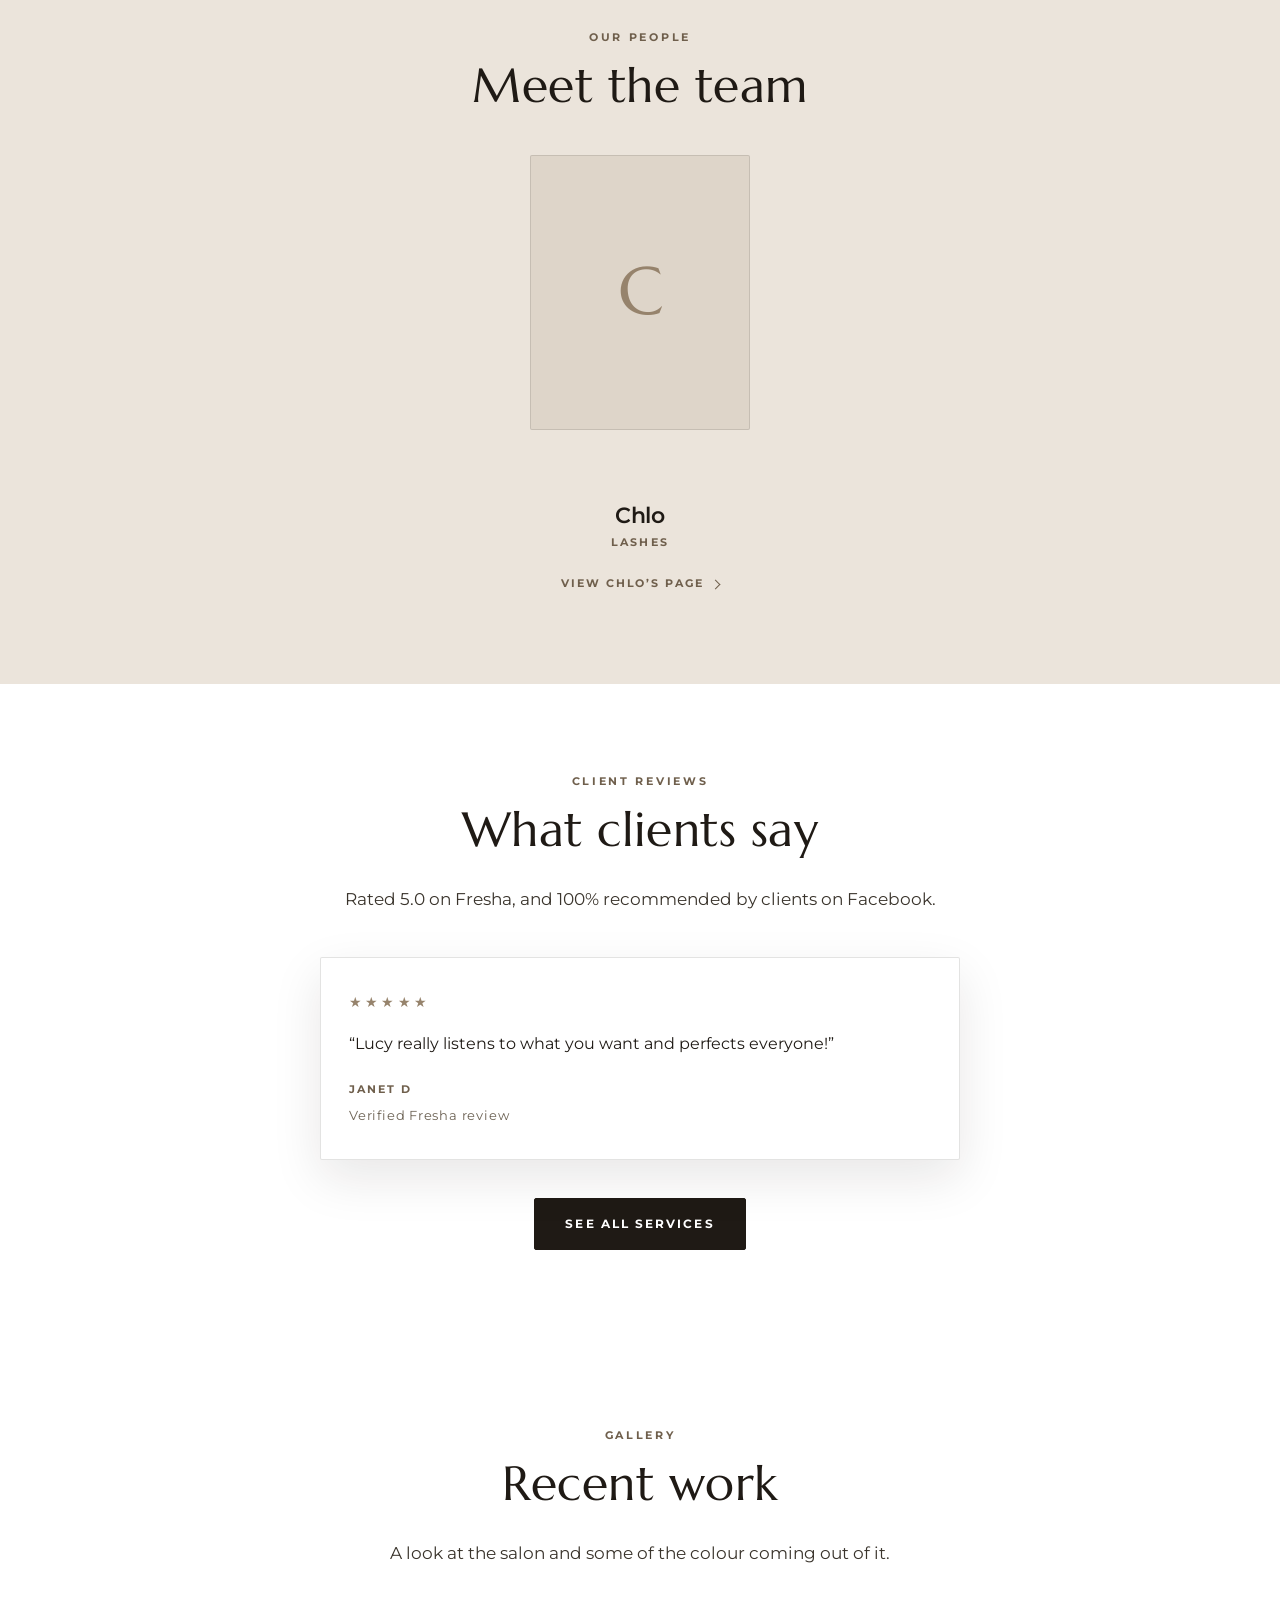
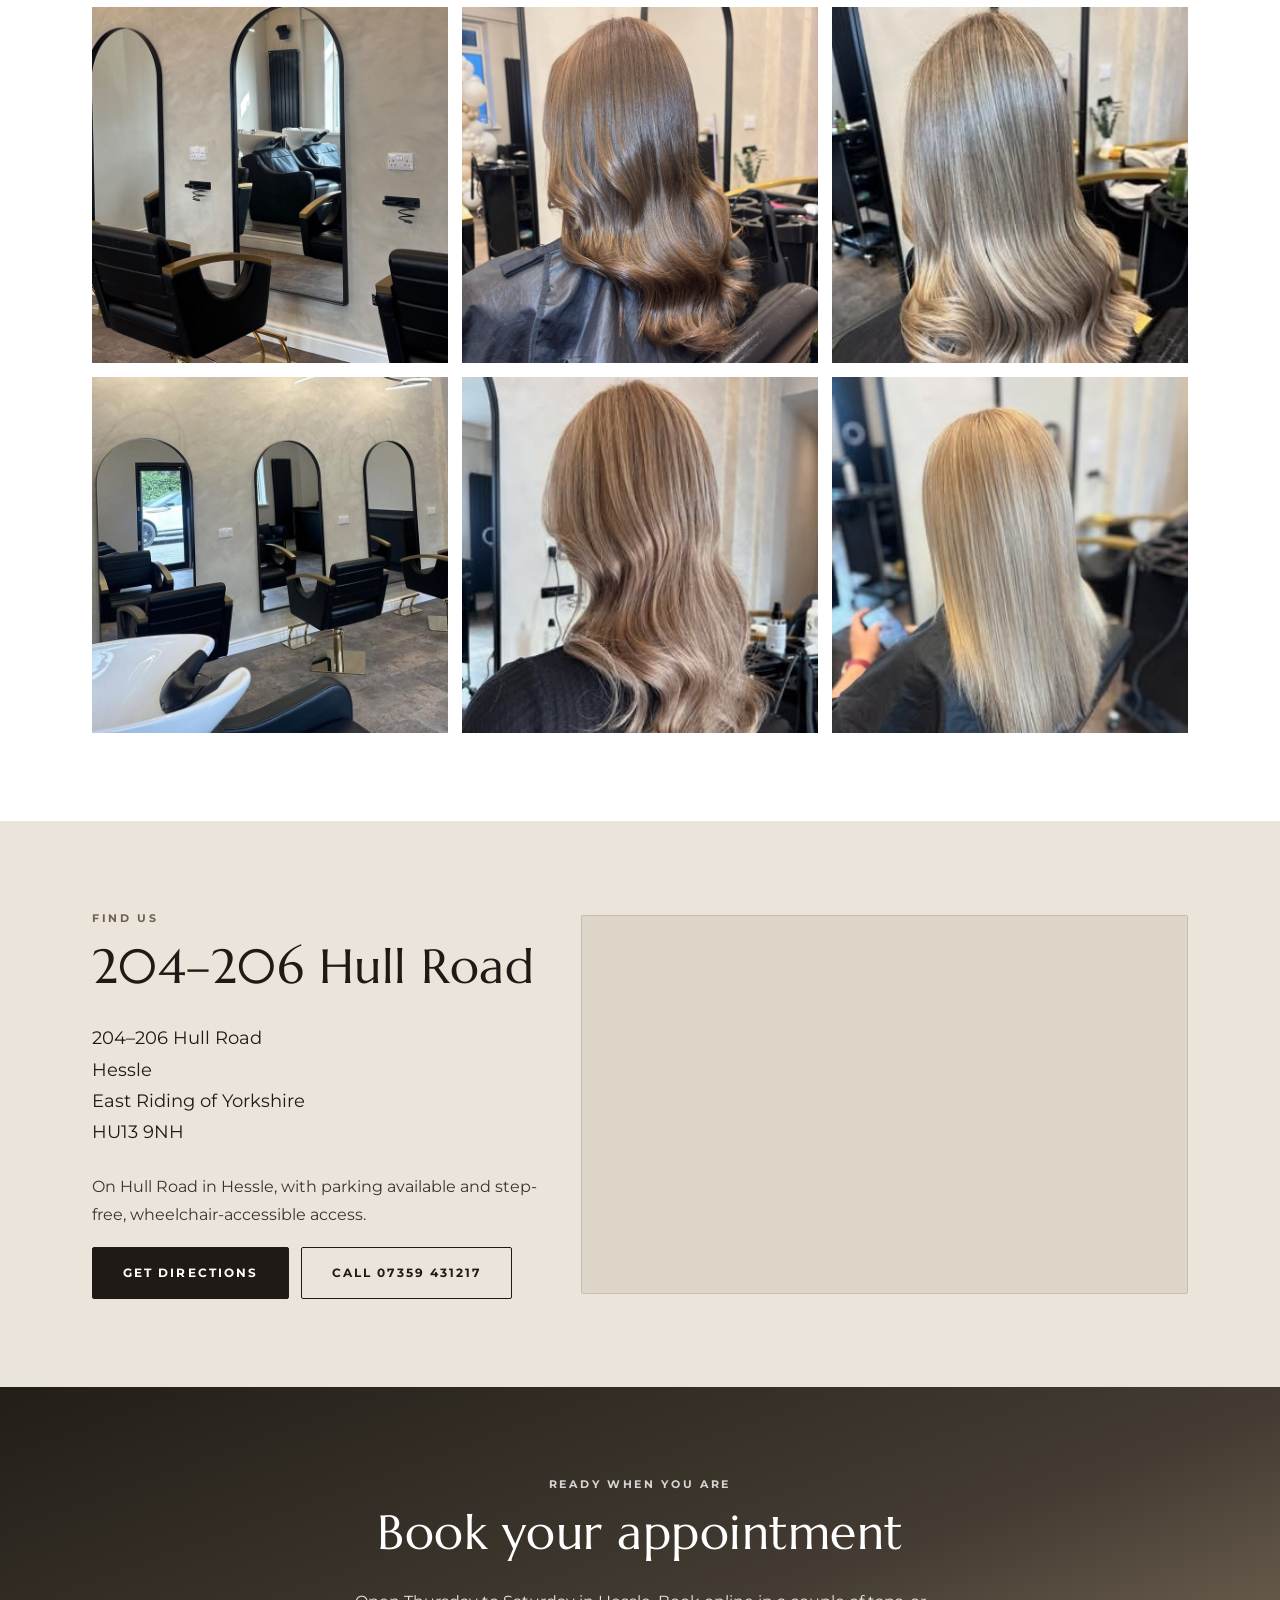
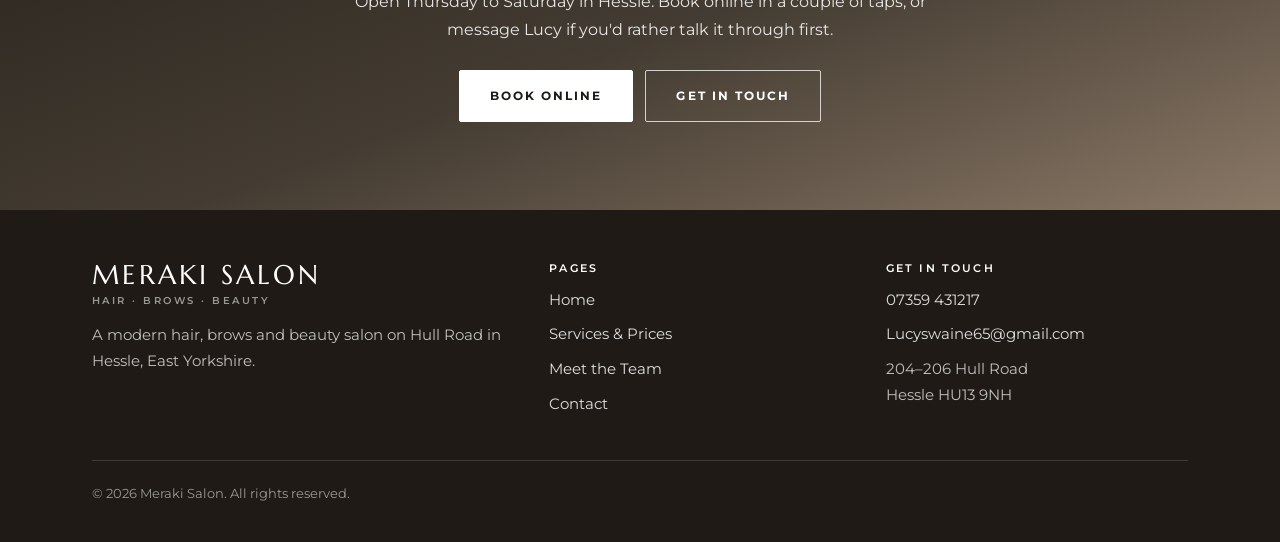
==== commit 534a0dbd: "Rebrand to hair, brows and beauty: hero copy at bottom, new intro, Meet the Team with Chlo page, cac" ====
--- a/index.html
+++ b/index.html
@@ -3,8 +3,8 @@
 <head>
 <meta charset="utf-8">
 <meta name="viewport" content="width=device-width, initial-scale=1">
-<title>Meraki Salon | Hair Salon in Hessle, East Yorkshire</title>
-<meta name="description" content="Hair salon on Hull Road, Hessle. Balayage, highlights, colour correction, keratin smoothing, cuts, blow-dries and extensions. Book online or call 07359 431217.">
+<title>Meraki Salon | Hair, Brows and Beauty Salon in Hessle, East Yorkshire</title>
+<meta name="description" content="Hair, brows and beauty salon on Hull Road, Hessle. Balayage, highlights, colour correction, keratin smoothing, cuts, blow-dries and extensions. Book online or call 07359 431217.">
 <meta name="theme-color" content="#ebe4db">
 <link rel="canonical" href="https://merakisalon.brightsite.app/">
 <meta name="robots" content="index,follow,max-image-preview:large">
@@ -12,14 +12,14 @@
 <meta property="og:site_name" content="Meraki Salon">
 <meta property="og:locale" content="en_GB">
 <meta property="og:url" content="https://merakisalon.brightsite.app/">
-<meta property="og:title" content="Meraki Salon | Hair Salon in Hessle, East Yorkshire">
-<meta property="og:description" content="Hair salon on Hull Road, Hessle. Balayage, highlights, colour correction, keratin smoothing, cuts, blow-dries and extensions. Book online or call 07359 431217.">
-<meta property="og:image" content="https://merakisalon.brightsite.app/images/hero-salon.jpg">
+<meta property="og:title" content="Meraki Salon | Hair, Brows and Beauty Salon in Hessle, East Yorkshire">
+<meta property="og:description" content="Hair, brows and beauty salon on Hull Road, Hessle. Balayage, highlights, colour correction, keratin smoothing, cuts, blow-dries and extensions. Book online or call 07359 431217.">
+<meta property="og:image" content="https://merakisalon.brightsite.app/images/hero-meraki.jpg">
 <meta name="twitter:card" content="summary_large_image">
-<meta name="twitter:title" content="Meraki Salon | Hair Salon in Hessle, East Yorkshire">
-<meta name="twitter:description" content="Hair salon on Hull Road, Hessle. Balayage, highlights, colour correction, keratin smoothing, cuts, blow-dries and extensions. Book online or call 07359 431217.">
-<meta name="twitter:image" content="https://merakisalon.brightsite.app/images/hero-salon.jpg">
-<link rel="preload" as="image" href="images/hero-salon.webp" type="image/webp" media="(min-width:901px)">
+<meta name="twitter:title" content="Meraki Salon | Hair, Brows and Beauty Salon in Hessle, East Yorkshire">
+<meta name="twitter:description" content="Hair, brows and beauty salon on Hull Road, Hessle. Balayage, highlights, colour correction, keratin smoothing, cuts, blow-dries and extensions. Book online or call 07359 431217.">
+<meta name="twitter:image" content="https://merakisalon.brightsite.app/images/hero-meraki.jpg">
+<link rel="preload" as="image" href="images/hero-meraki.webp" type="image/webp" media="(min-width:901px)">
 <meta name="geo.region" content="GB-ERY">
 <meta name="geo.placename" content="Hessle, East Yorkshire">
 <link rel="preconnect" href="https://fonts.googleapis.com">
@@ -27,13 +27,13 @@
 <link href="https://fonts.googleapis.com/css2?family=Marcellus&family=Montserrat:wght@300;400;600;700&display=swap" rel="stylesheet">
 <link rel="icon" href="images/favicon.svg" type="image/svg+xml">
 <link rel="stylesheet" href="css/site.css">
-<script type="application/ld+json">{"@context":"https://schema.org","@type":"HairSalon","name":"Meraki Salon","description":"Hair salon on Hull Road in Hessle, East Yorkshire. Balayage, highlights, full head and root colour, colour correction, keratin smoothing, precision cutting, blow-dries, up-dos and hair extensions.","telephone":"+447359431217","email":"Lucyswaine65@gmail.com","priceRange":"££","address":{"@type":"PostalAddress","streetAddress":"204-206 Hull Road","addressLocality":"Hessle","addressRegion":"East Riding of Yorkshire","postalCode":"HU13 9NH","addressCountry":"GB"},"areaServed":[{"@type":"City","name":"Hessle"},{"@type":"City","name":"Hull"},{"@type":"City","name":"East Yorkshire"}],"openingHoursSpecification":[{"@type":"OpeningHoursSpecification","dayOfWeek":["Thursday","Friday","Saturday"],"opens":"09:00","closes":"19:00"}],"@id":"https://merakisalon.brightsite.app/#business","url":"https://merakisalon.brightsite.app/","image":["https://merakisalon.brightsite.app/images/hero-salon.jpg","https://merakisalon.brightsite.app/images/gallery-1.jpg"],"hasMap":"https://www.google.com/maps?q=204-206+Hull+Road,+Hessle+HU13+9NH","currenciesAccepted":"GBP","founder":{"@type":"Person","name":"Meraki Salon","jobTitle":"Hairdresser and Hair Extensionist"},"knowsAbout":["Balayage","Highlights","Colour correction","Keratin smoothing treatment","Precision cutting","Blow dry","Hair extensions","Up-dos"],"sameAs":["https://www.facebook.com/p/Lucy-Swaine-Hairdressing-61556775414400/"],"hasOfferCatalog":{"@type":"OfferCatalog","name":"Services","itemListElement":[{"@type":"OfferCatalog","name":"Packages","url":"https://merakisalon.brightsite.app/services#packages"},{"@type":"OfferCatalog","name":"Hair Colouring","url":"https://merakisalon.brightsite.app/services#colour"},{"@type":"OfferCatalog","name":"Cutting","url":"https://merakisalon.brightsite.app/services#cutting"},{"@type":"OfferCatalog","name":"Styling & Treatments","url":"https://merakisalon.brightsite.app/services#styling"}]}}</script>
+<script type="application/ld+json">{"@context":"https://schema.org","@type":"HairSalon","name":"Meraki Salon","description":"Hair, brows and beauty salon on Hull Road in Hessle, East Yorkshire. Lashes, Balayage, highlights, full head and root colour, colour correction, keratin smoothing, precision cutting, blow-dries, up-dos and hair extensions.","telephone":"+447359431217","email":"Lucyswaine65@gmail.com","priceRange":"££","address":{"@type":"PostalAddress","streetAddress":"204-206 Hull Road","addressLocality":"Hessle","addressRegion":"East Riding of Yorkshire","postalCode":"HU13 9NH","addressCountry":"GB"},"areaServed":[{"@type":"City","name":"Hessle"},{"@type":"City","name":"Hull"},{"@type":"City","name":"East Yorkshire"}],"openingHoursSpecification":[{"@type":"OpeningHoursSpecification","dayOfWeek":["Thursday","Friday","Saturday"],"opens":"09:00","closes":"19:00"}],"@id":"https://merakisalon.brightsite.app/#business","url":"https://merakisalon.brightsite.app/","image":["https://merakisalon.brightsite.app/images/hero-meraki.jpg","https://merakisalon.brightsite.app/images/gallery-1.jpg"],"hasMap":"https://www.google.com/maps?q=204-206+Hull+Road,+Hessle+HU13+9NH","currenciesAccepted":"GBP","founder":{"@type":"Person","name":"Meraki Salon","jobTitle":"Owner"},"knowsAbout":["Balayage","Highlights","Colour correction","Keratin smoothing treatment","Precision cutting","Blow dry","Hair extensions","Up-dos"],"sameAs":["https://www.facebook.com/p/Lucy-Swaine-Hairdressing-61556775414400/"],"hasOfferCatalog":{"@type":"OfferCatalog","name":"Services","itemListElement":[{"@type":"OfferCatalog","name":"Packages","url":"https://merakisalon.brightsite.app/services#packages"},{"@type":"OfferCatalog","name":"Hair Colouring","url":"https://merakisalon.brightsite.app/services#colour"},{"@type":"OfferCatalog","name":"Cutting","url":"https://merakisalon.brightsite.app/services#cutting"},{"@type":"OfferCatalog","name":"Styling & Treatments","url":"https://merakisalon.brightsite.app/services#styling"}]}}</script>
 </head>
 <body>
 
 <header class="site-header">
   <div class="container">
-    <a class="brand" href="/"><img class="brand-logo" src="images/meraki-logo.png" alt="Meraki Salon" width="800" height="337"></a>
+    <a class="brand" href="/"><img class="brand-logo" src="images/meraki-logo-v2.png" alt="Meraki Salon" width="800" height="337"></a>
     <button class="nav-toggle" aria-label="Menu" aria-expanded="false"><i></i><i></i><i></i></button>
     <nav class="nav">
       <a href="/" aria-current="page">Home</a>
@@ -47,6 +47,7 @@
           <a href="/services#styling">Styling &amp; Treatments</a>
         </span>
       </span>
+      <a href="/#team">Team</a>
       <a href="/contact">Contact</a>
       <a class="btn btn--ghost nav-gift" href="tel:+447359431217">Call&nbsp;Lucy</a>
       <a class="btn" href="https://www.fresha.com/book-now/lucy-swaine-hairdressing-fx5bd5df/all-offer?pId=1186600" target="_blank" rel="noopener">Book&nbsp;Online</a>
@@ -58,71 +59,65 @@
 <section class="hero">
   <div class="hero-media">
     <picture>
-      <source media="(max-width:900px)" srcset="images/hero-salon-mobile.webp" type="image/webp">
-      <source media="(max-width:900px)" srcset="images/hero-salon-mobile.jpg">
-      <source srcset="images/hero-salon.webp" type="image/webp">
-      <img src="images/hero-salon.jpg" alt="The styling area at Meraki Salon in Hessle" fetchpriority="high">
+      <source media="(max-width:900px)" srcset="images/hero-meraki-mobile.webp" type="image/webp">
+      <source media="(max-width:900px)" srcset="images/hero-meraki-mobile.jpg">
+      <source srcset="images/hero-meraki.webp" type="image/webp">
+      <img src="images/hero-meraki.jpg" alt="The styling area at Meraki Salon in Hessle" fetchpriority="high">
     </picture>
   </div>
   <div class="hero-copy">
     <div class="inner">
-      <span class="eyebrow">Hessle &middot; East Yorkshire</span>
-      <h1 class="hero-title">Hair worth<br><em>booking in for</em></h1>
-      <p class="hero-sub">Colour, cutting and extensions in a calm, modern salon on Hull Road.</p>
+      <span class="eyebrow">Hair &middot; Brows &middot; Beauty &middot; Hessle</span>
+      <h1 class="hero-title">Hair, brows &amp; beauty<br><em>all under one roof</em></h1>
+      <p class="hero-sub">A friendly team of hairdressers and beauty specialists in a calm, modern salon on Hull Road.</p>
       <div class="btn-row">
         <a class="btn btn--light" href="https://www.fresha.com/book-now/lucy-swaine-hairdressing-fx5bd5df/all-offer?pId=1186600" target="_blank" rel="noopener">Book Online</a>
         <a class="btn btn--outline-light" href="/services">View Prices</a>
       </div>
       <div class="hero-tags">
-        <span>Balayage</span>
-        <span>Highlights</span>
-        <span>Colour Correction</span>
-        <span>Keratin</span>
+        <span>Colour</span>
+        <span>Cutting</span>
         <span>Extensions</span>
+        <span>Brows</span>
+        <span>Lashes</span>
       </div>
     </div>
   </div>
 </section>
 
 <section class="section">
-  <div class="container">
-    <div class="grid grid-2" style="align-items:center;gap:48px">
-      <div>
-        <span class="eyebrow">Welcome to Meraki Salon</span>
-        <h2>Colour, cutting and extensions &mdash; done properly</h2>
-        <p class="lede">A friendly, fully qualified hairdresser and hair extensionist working from a bright, modern salon on Hull Road in Hessle, a few minutes from Hull and the Humber Bridge.</p>
-        <p>Every appointment starts with a proper chat about what you want and what will actually work with your hair &mdash; your colour history, your condition, and how much upkeep you want to take on. Colour services include a free 15-minute consultation, and new colour clients have a patch test at least 48 hours beforehand.</p>
-        <div class="btn-row">
-          <a class="btn btn--ghost" href="/services">Services &amp; Prices</a>
-          <a class="btn btn--ghost" href="/contact">Opening Hours</a>
-        </div>
-      </div>
-      <div class="grid" style="gap:20px">
-        <a class="card card-link" href="/services#packages">
-          <span class="num">Best Value &middot; Packages</span>
-          <h3>Colour, cut and finish in one</h3>
-          <p>The Full Lot, Bespoke Colour, Refresh and Refresh Root packages &mdash; colour, treatment, head massage, precision cut and blow-dry bundled together from &pound;85.</p>
-          <span class="card-cta">View packages</span>
-        </a>
-        <a class="card card-link" href="/services#colour">
-          <span class="num">Most Popular &middot; Colour</span>
-          <h3>Balayage, highlights &amp; correction</h3>
-          <p>Freehand balayage, full and half head highlights, root colour and full head colour, face framing, toners and multi-step colour correction.</p>
-          <span class="card-cta">View colour menu</span>
-        </a>
-        <a class="card card-link" href="/services#styling">
-          <span class="num">Finish &middot; Cuts &amp; Styling</span>
-          <h3>Cuts, blow-dries and up-dos</h3>
-          <p>Precision cutting and face shaping, blow-dries for long, short or extension hair, pin-curl sets, occasion up-dos and keratin smoothing.</p>
-          <span class="card-cta">View styling menu</span>
-        </a>
-      </div>
+  <div class="container intro">
+    <span class="eyebrow">Welcome to Meraki Salon</span>
+    <h2>Hair, brows and beauty &mdash; done properly</h2>
+    <p class="lede">A friendly, fully qualified team of hairdressers and beauty specialists working from a bright, modern salon on Hull Road in Hessle, a few minutes from Hull and the Humber Bridge.</p>
+    <p>Every appointment starts with a proper chat about what you want and what will actually work for you &mdash; whether that&rsquo;s your hair, your brows or your lashes. Hair colour services include a free 15-minute consultation, and new colour clients have a patch test at least 48 hours beforehand.</p>
+    <div class="btn-row" style="justify-content:center">
+      <a class="btn btn--ghost" href="/services">Services &amp; Prices</a>
+      <a class="btn btn--ghost" href="/contact">Opening Hours</a>
+    </div>
+  </div>
+</section>
+
+<!-- ===================== TEAM ===================== -->
+<section class="section section--tint" id="team">
+  <div class="container">
+    <div class="center" style="margin-bottom:2.6em">
+      <span class="eyebrow">Our People</span>
+      <h2>Meet the team</h2>
+    </div>
+    <div class="team">
+      <a class="team-card" href="/chlo">
+        <div class="team-photo" role="img" aria-label="Photo of Chlo coming soon"><span>C</span></div>
+        <h3>Chlo</h3>
+        <p class="team-role">Lashes</p>
+        <span class="card-cta">View Chlo&rsquo;s page</span>
+      </a>
     </div>
   </div>
 </section>
 
 <!-- ===================== REVIEWS ===================== -->
-<section class="section section--tint">
+<section class="section">
   <div class="container center">
     <span class="eyebrow">Client Reviews</span>
     <h2>What clients say</h2>
@@ -201,14 +196,15 @@
     <div class="footer-grid">
       <div>
         <p class="brand-line">Meraki Salon</p>
-        <span class="brand-line-sub">Hairdressing</span>
-        <p>A modern hair salon on Hull Road in Hessle, East Yorkshire, specialising in colour, precision cutting and hair extensions.</p>
+        <span class="brand-line-sub">Hair &middot; Brows &middot; Beauty</span>
+        <p>A modern hair, brows and beauty salon on Hull Road in Hessle, East Yorkshire.</p>
       </div>
       <div>
         <h4>Pages</h4>
         <ul>
           <li><a href="/">Home</a></li>
           <li><a href="/services">Services &amp; Prices</a></li>
+          <li><a href="/#team">Meet the Team</a></li>
           <li><a href="/contact">Contact</a></li>
         </ul>
       </div>
--- a/css/site.css
+++ b/css/site.css
@@ -236,36 +236,35 @@
   .drop a{padding:14px 0 14px 18px;color:var(--muted);font-size:.78rem;}
 }
 
-/* ---------- hero (full-bleed photo, copy overlaid right) ---------- */
+/* ---------- hero (full-bleed photo, copy along the bottom) ---------- */
 .hero{
   position:relative;margin-top:74px;background:var(--champagne-2);
-  display:flex;align-items:center;overflow:hidden;
+  display:flex;align-items:flex-end;overflow:hidden;
   min-height:calc(100vh - 74px);
 }
 .hero-media{position:absolute;inset:0;}
 .hero-media img{width:100%;height:100%;object-fit:cover;object-position:center 42%;}
-/* Scrim: heaviest on the right, where the copy sits, and fading out well
-   before the salon sign on the left so the lettering stays clean. */
+/* Scrim: heaviest along the bottom edge, where the copy sits. */
 .hero::after{
   content:"";position:absolute;inset:0;pointer-events:none;
-  background:
-    linear-gradient(to left,
-      rgba(24,20,16,.76) 0%, rgba(24,20,16,.66) 20%,
-      rgba(24,20,16,.34) 36%, rgba(24,20,16,0) 58%),
-    linear-gradient(to top,
-      rgba(24,20,16,.34) 0%, rgba(24,20,16,0) 46%);
-}
-.hero .hero-copy{position:relative;z-index:2;width:100%;}
-/* The copy sits in the rightmost band of the VIEWPORT, not of the page
-   container. The photo has no horizontal crop at desktop ratios, so the
-   mirror always lands at ~56% across — anchoring the text to the right
-   edge keeps it off the mirror at every width. */
+  background:linear-gradient(to top,
+      rgba(24,20,16,.82) 0%, rgba(24,20,16,.62) 26%,
+      rgba(24,20,16,.26) 46%, rgba(24,20,16,0) 66%);
+}
+.hero .hero-copy{position:relative;z-index:2;width:100%;padding:0 0 clamp(36px,6vh,68px);}
 .hero .inner{
-  width:100%;max-width:none;margin:0;
-  padding:0 clamp(28px,4vw,72px) 0 0;
-  display:grid;grid-template-columns:1fr minmax(0,36%);
-}
-.hero .inner > *{grid-column:2;}
+  width:100%;max-width:820px;margin:0 auto;padding:0 28px;
+  display:flex;flex-direction:column;align-items:center;text-align:center;
+}
+.hero .hero-sub{margin-left:auto;margin-right:auto;}
+.hero .btn-row{justify-content:center;}
+.hero-tags{justify-content:center;}
+/* short viewports: the sign on the middle mirror needs clearing */
+@media(min-width:901px) and (max-height:820px){
+  .hero .hero-tags{display:none;}
+  .hero .eyebrow{display:none;}
+  .hero .hero-sub{margin-bottom:1.3em;}
+}
 .hero h1,.hero p{color:#fff;}
 .hero .eyebrow{color:rgba(255,255,255,.85);}
 .hero-title{
@@ -275,7 +274,7 @@
 }
 .hero-title em{font-style:normal;display:block;color:#e4d4bd;}
 .hero .hero-sub{
-  font-size:clamp(1.02rem,1.3vw,1.18rem);font-weight:300;max-width:32ch;
+  font-size:clamp(1.02rem,1.3vw,1.18rem);font-weight:300;max-width:44ch;
   margin-bottom:1.9em;text-shadow:0 2px 16px rgba(24,20,16,.4);
 }
 .hero .btn-row{margin-top:0;}
@@ -283,10 +282,6 @@
   display:flex;flex-wrap:wrap;gap:10px 24px;margin-top:2.2em;
   font-size:.66rem;font-weight:700;letter-spacing:.18em;text-transform:uppercase;
   color:rgba(255,255,255,.85);
-}
-/* the overlay column needs more room once the viewport narrows */
-@media(max-width:1080px){
-  .hero .inner{grid-template-columns:1fr minmax(0,44%);}
 }
 
 /* mobile: whole photo, nothing on top of it — copy sits below, centred */
@@ -309,7 +304,7 @@
   .hero .eyebrow{color:var(--clay-dark);margin-bottom:.8em;}
   .hero h1,.hero .hero-sub{color:var(--ink);text-shadow:none;}
   .hero-title{
-    font-size:clamp(2.5rem,12vw,3.4rem);line-height:1.06;margin-bottom:.4em;
+    font-size:clamp(2rem,9vw,3rem);line-height:1.1;margin-bottom:.4em;
   }
   .hero-title em{color:var(--clay-dark);}
   .hero .hero-sub{
@@ -325,7 +320,7 @@
   .hero .btn--light:hover{background:transparent;color:var(--ink);}
   .hero .btn--outline-light{border-color:var(--ink);color:var(--ink);}
   .hero .btn--outline-light:hover{background:var(--ink);color:#fff;}
-  .hero-tags{display:none;}
+  .hero .hero-tags{display:none;}
 }
 @media(max-width:560px){
   .hero .hero-copy{padding:1.8em 0 2.2em;}
@@ -544,3 +539,27 @@
   margin-top:2.6em;padding-top:1.6em;border-top:1px solid rgba(255,255,255,.14);
   font-size:.82rem;color:rgba(255,255,255,.55);
 }
+
+/* ---------- intro + team ---------- */
+.intro{max-width:760px;text-align:center;}
+.intro .btn-row{margin-top:1.6em;}
+.team{display:flex;flex-wrap:wrap;justify-content:center;gap:34px 28px;}
+.team-card{
+  display:block;width:220px;text-align:center;text-decoration:none;color:inherit;
+}
+.team-photo{
+  width:100%;aspect-ratio:4/5;background:var(--champagne-2);border:1px solid var(--line);
+  border-radius:var(--radius);overflow:hidden;margin-bottom:1.1em;
+  display:flex;align-items:center;justify-content:center;
+  font-family:'Marcellus',Georgia,serif;font-size:4.2rem;color:var(--clay);
+  transition:transform .4s cubic-bezier(.22,.61,.36,1),box-shadow .4s;
+}
+.team-photo img{width:100%;height:100%;object-fit:cover;display:block;}
+.team-card:hover .team-photo{transform:translateY(-4px);box-shadow:0 26px 60px rgba(28,24,21,.14);}
+.team-card h3{margin:0 0 .15em;font-size:1.35rem;transition:color .25s;}
+.team-card:hover h3{color:var(--clay-dark);}
+.team-role{
+  margin:0 0 .9em;font-size:.7rem;font-weight:700;letter-spacing:.2em;
+  text-transform:uppercase;color:var(--clay-dark);
+}
+@media(max-width:560px){.team-card{width:calc(50% - 14px);min-width:150px;}}
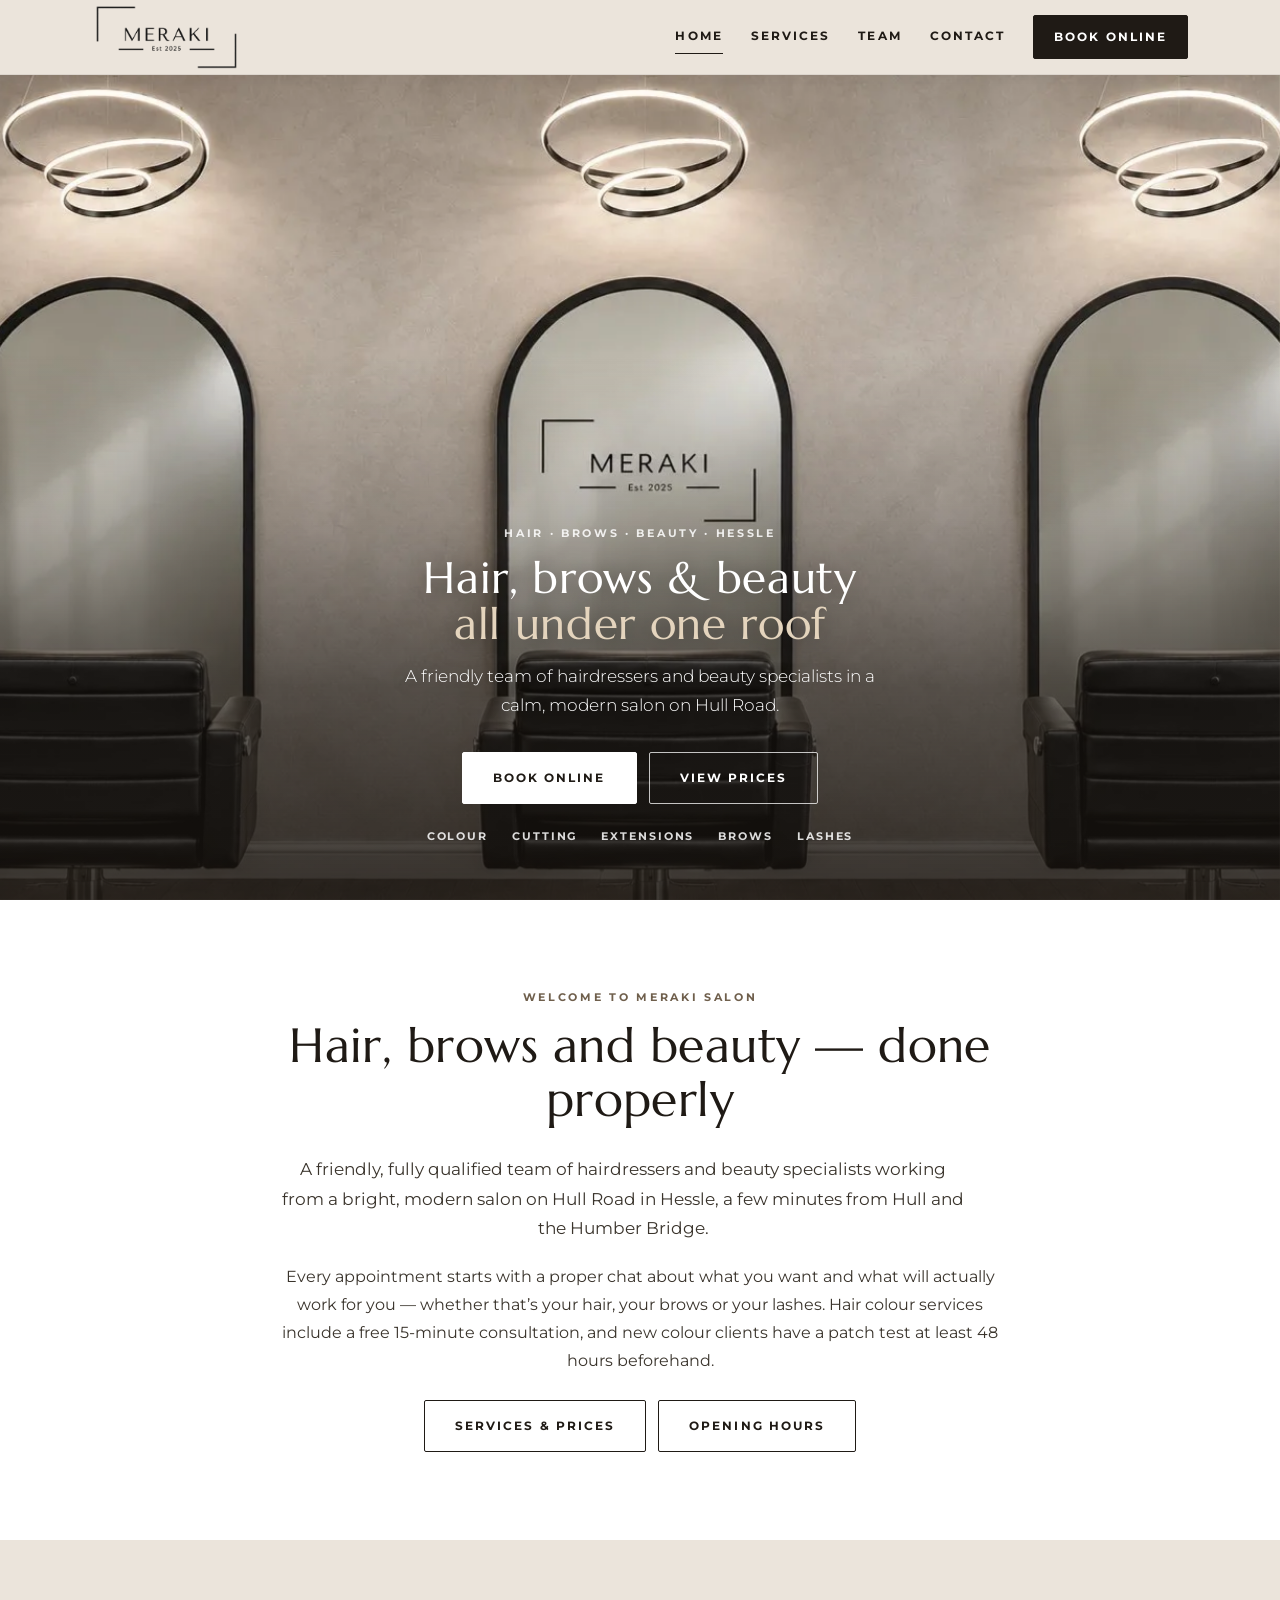
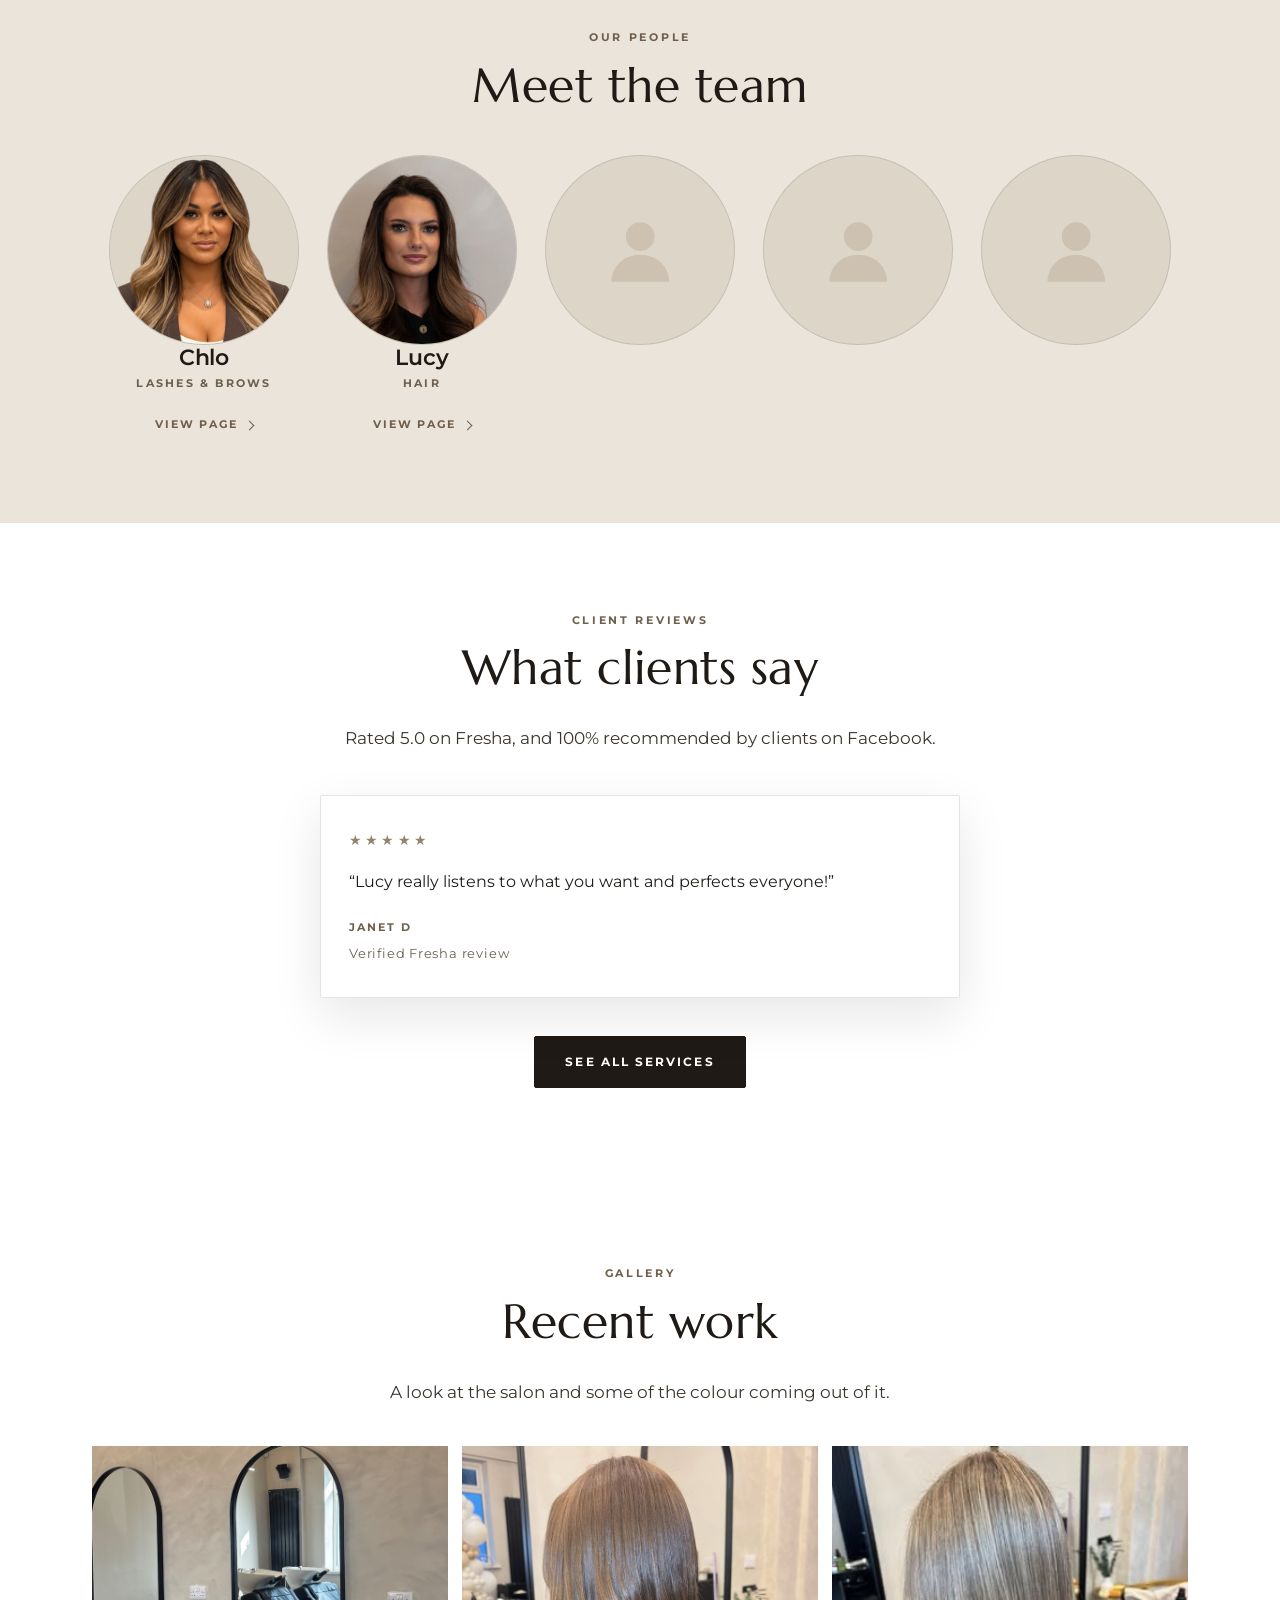
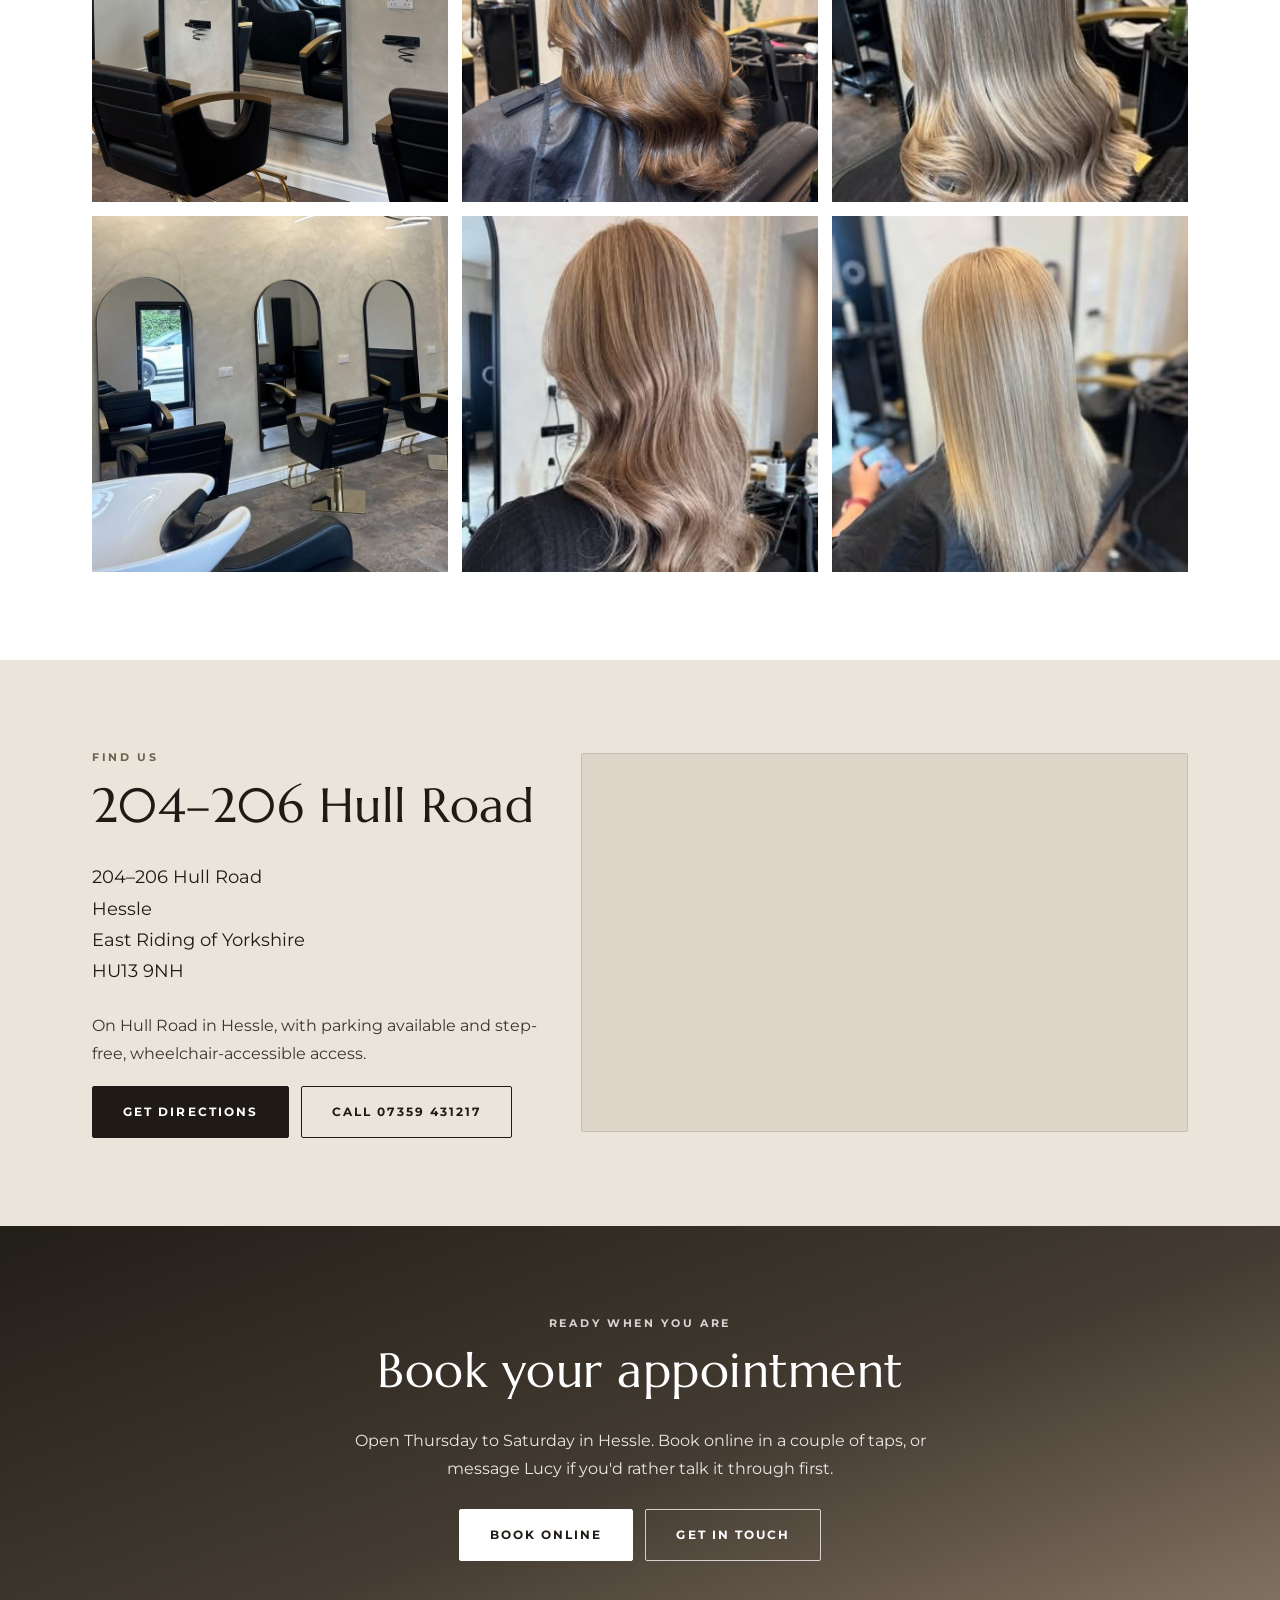
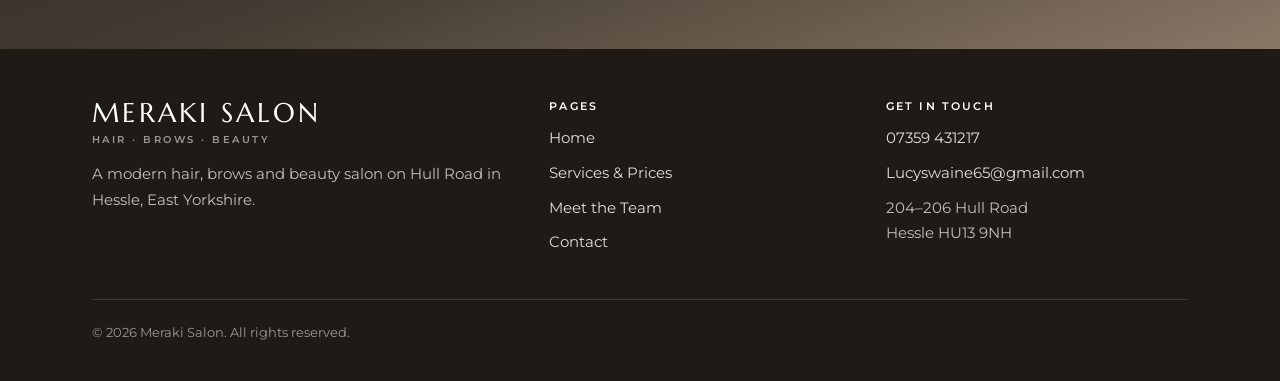
==== commit 76bdb653: "Team row: five circles under the welcome, Chlo and Lucy pages with linked services and prices Co-Aut" ====
--- a/index.html
+++ b/index.html
@@ -107,11 +107,26 @@
     </div>
     <div class="team">
       <a class="team-card" href="/chlo">
-        <div class="team-photo" role="img" aria-label="Photo of Chlo coming soon"><span>C</span></div>
+        <div class="team-photo"><img src="images/team-chlo.jpg" alt="Chlo, lash specialist at Meraki Salon" width="480" height="480" loading="lazy"></div>
         <h3>Chlo</h3>
-        <p class="team-role">Lashes</p>
-        <span class="card-cta">View Chlo&rsquo;s page</span>
+        <p class="team-role">Lashes &amp; Brows</p>
+        <span class="card-cta">View page</span>
       </a>
+      <a class="team-card" href="/lucy">
+        <div class="team-photo"><img src="images/team-lucy.jpg" alt="Lucy, hairdresser at Meraki Salon" width="480" height="480" loading="lazy"></div>
+        <h3>Lucy</h3>
+        <p class="team-role">Hair</p>
+        <span class="card-cta">View page</span>
+      </a>
+      <div class="team-card team-card--blank" aria-hidden="true">
+        <div class="team-photo"><svg viewBox="0 0 24 24" width="46%" height="46%" fill="currentColor"><circle cx="12" cy="8.5" r="4"/><path d="M4 21c0-4.4 3.6-7.5 8-7.5s8 3.100 8 7.500z"/></svg></div>
+      </div>
+      <div class="team-card team-card--blank" aria-hidden="true">
+        <div class="team-photo"><svg viewBox="0 0 24 24" width="46%" height="46%" fill="currentColor"><circle cx="12" cy="8.5" r="4"/><path d="M4 21c0-4.4 3.6-7.5 8-7.5s8 3.100 8 7.500z"/></svg></div>
+      </div>
+      <div class="team-card team-card--blank" aria-hidden="true">
+        <div class="team-photo"><svg viewBox="0 0 24 24" width="46%" height="46%" fill="currentColor"><circle cx="12" cy="8.5" r="4"/><path d="M4 21c0-4.4 3.6-7.5 8-7.5s8 3.100 8 7.500z"/></svg></div>
+      </div>
     </div>
   </div>
 </section>
--- a/css/site.css
+++ b/css/site.css
@@ -563,3 +563,21 @@
   text-transform:uppercase;color:var(--clay-dark);
 }
 @media(max-width:560px){.team-card{width:calc(50% - 14px);min-width:150px;}}
+
+/* team row: five circles side by side */
+.team{flex-wrap:nowrap;gap:28px;align-items:flex-start;}
+.team-card{flex:1 1 0;width:auto;max-width:190px;min-width:0;}
+.team-photo{border-radius:50%;aspect-ratio:1/1;font-size:0;color:var(--taupe);}
+.team-card--blank{cursor:default;}
+.team-card--blank .team-photo{background:var(--champagne-2);}
+.team-card--blank:hover .team-photo{transform:none;box-shadow:none;}
+.treat h3 a{color:inherit;text-decoration:none;border-bottom:1px solid transparent;transition:border-color .25s,color .25s;}
+.treat h3 a:hover{color:var(--clay-dark);border-bottom-color:var(--clay);}
+@media(max-width:700px){
+  .team{flex-wrap:wrap;gap:24px 16px;}
+  .team-card{flex:0 0 calc(33.333% - 12px);max-width:none;}
+}
+.team-card{display:flex;flex-direction:column;align-items:center;}
+.team-card .team-photo{width:100%;}
+.team-role{flex:1 1 auto;}
+.team{align-items:stretch;}
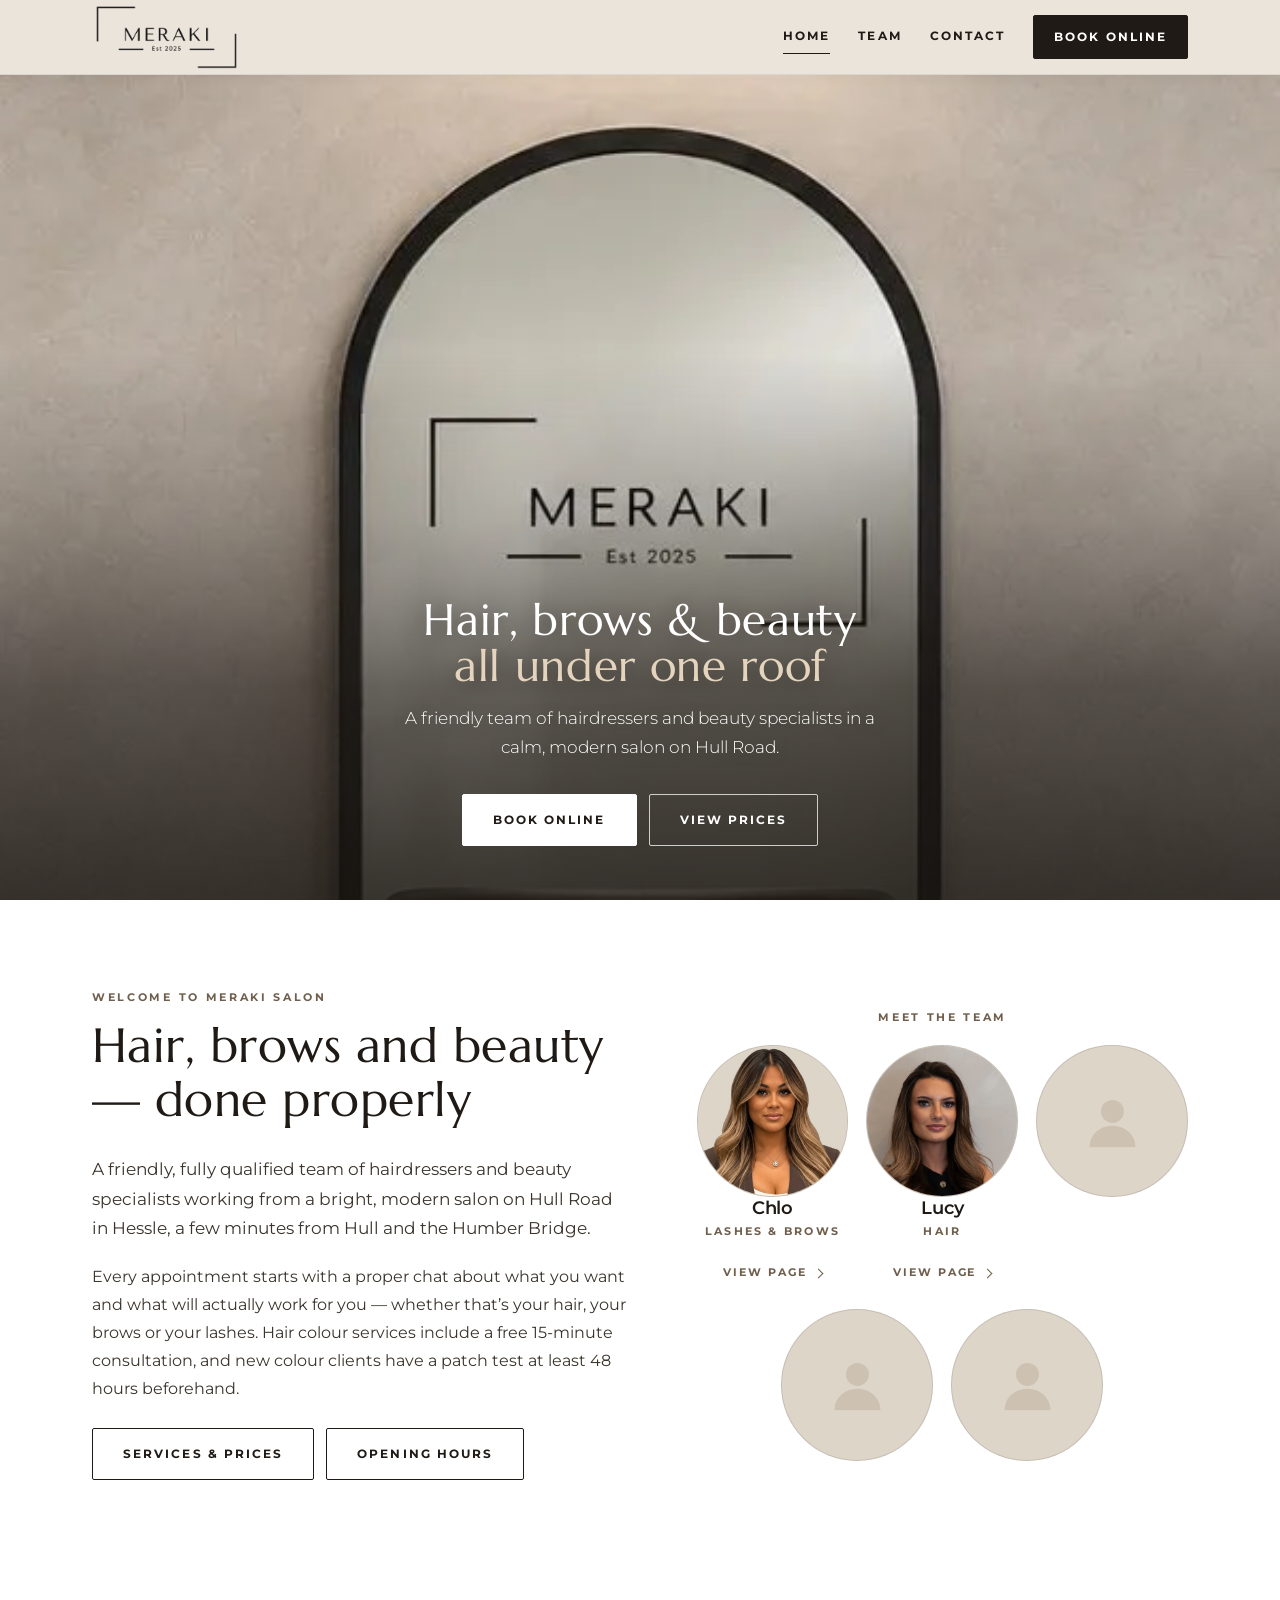
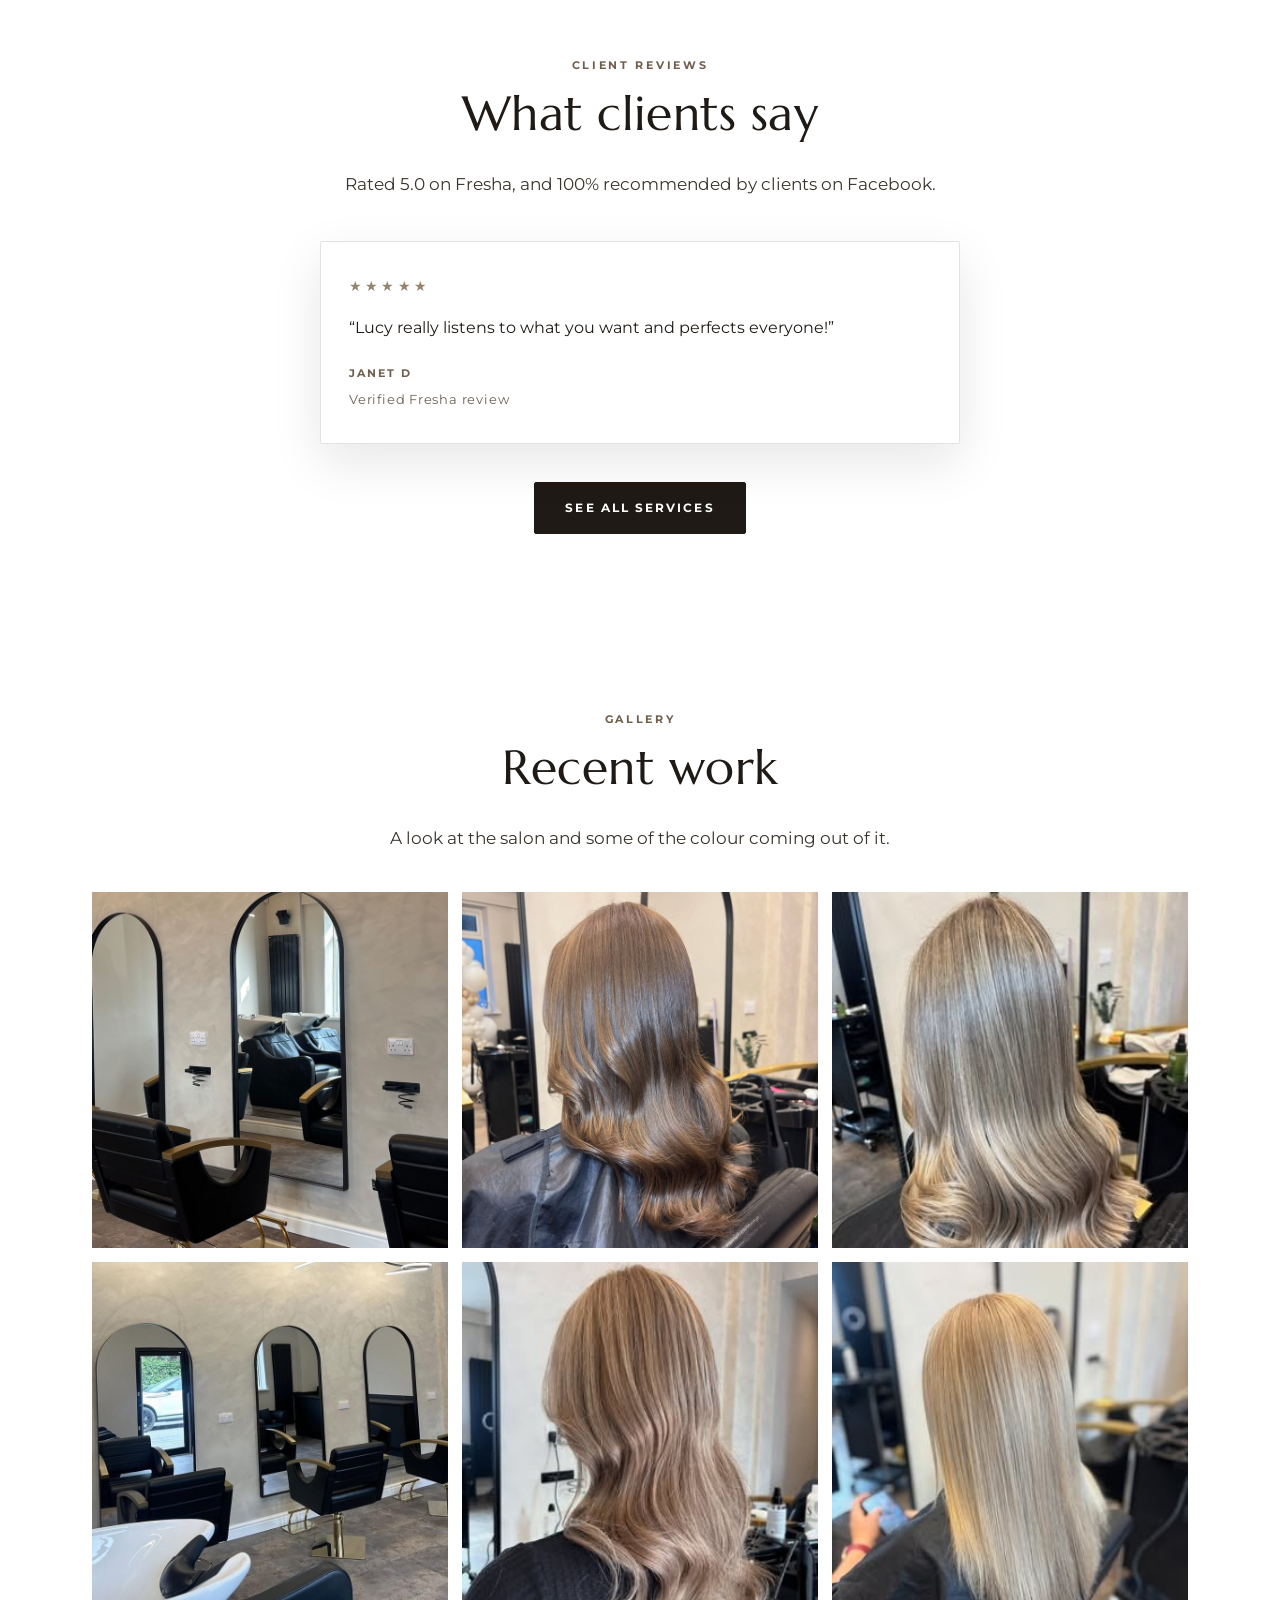
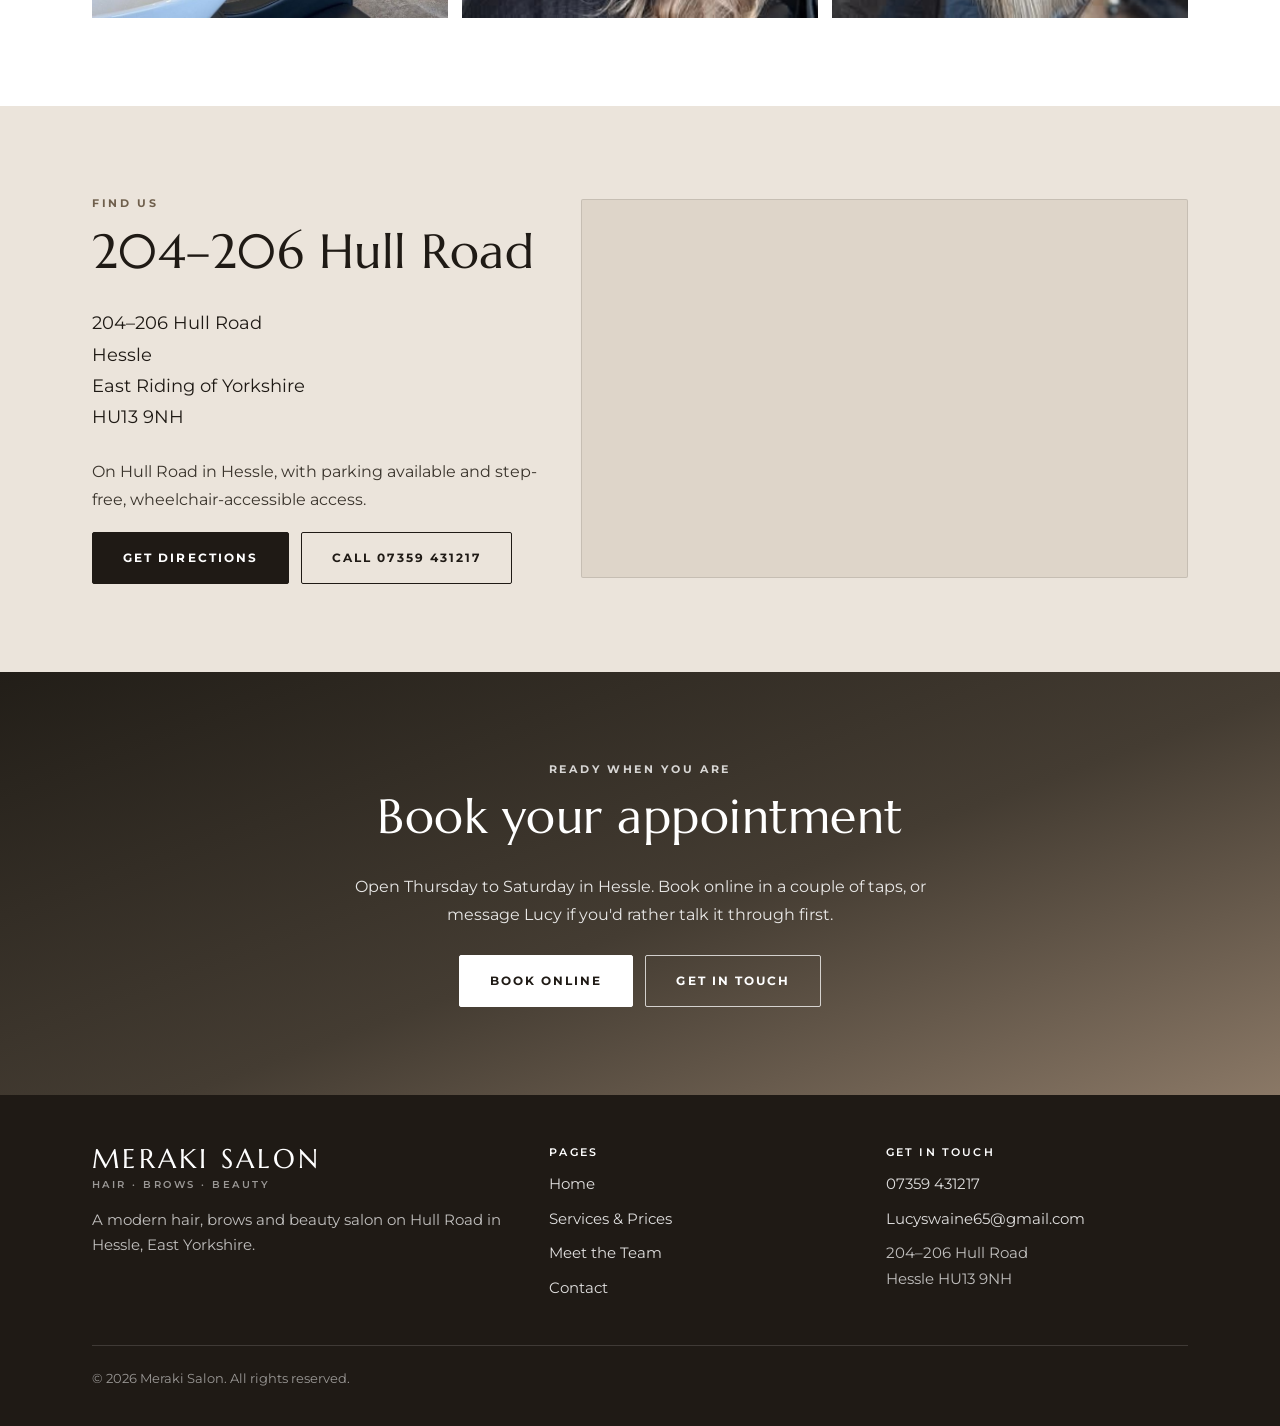
==== commit 5814204d: "Hero copy clears the mirror sign, team circles beside the welcome text, Services removed from header" ====
--- a/index.html
+++ b/index.html
@@ -37,16 +37,6 @@
     <button class="nav-toggle" aria-label="Menu" aria-expanded="false"><i></i><i></i><i></i></button>
     <nav class="nav">
       <a href="/" aria-current="page">Home</a>
-      <span class="has-drop">
-        <a href="/services">Services</a>
-        <span class="drop">
-          <a href="/services">All Services &amp; Prices</a>
-          <a href="/services#packages">Packages</a>
-          <a href="/services#colour">Hair Colouring</a>
-          <a href="/services#cutting">Cutting</a>
-          <a href="/services#styling">Styling &amp; Treatments</a>
-        </span>
-      </span>
       <a href="/#team">Team</a>
       <a href="/contact">Contact</a>
       <a class="btn btn--ghost nav-gift" href="tel:+447359431217">Call&nbsp;Lucy</a>
@@ -86,26 +76,20 @@
 </section>
 
 <section class="section">
-  <div class="container intro">
-    <span class="eyebrow">Welcome to Meraki Salon</span>
-    <h2>Hair, brows and beauty &mdash; done properly</h2>
-    <p class="lede">A friendly, fully qualified team of hairdressers and beauty specialists working from a bright, modern salon on Hull Road in Hessle, a few minutes from Hull and the Humber Bridge.</p>
-    <p>Every appointment starts with a proper chat about what you want and what will actually work for you &mdash; whether that&rsquo;s your hair, your brows or your lashes. Hair colour services include a free 15-minute consultation, and new colour clients have a patch test at least 48 hours beforehand.</p>
-    <div class="btn-row" style="justify-content:center">
-      <a class="btn btn--ghost" href="/services">Services &amp; Prices</a>
-      <a class="btn btn--ghost" href="/contact">Opening Hours</a>
-    </div>
-  </div>
-</section>
-
-<!-- ===================== TEAM ===================== -->
-<section class="section section--tint" id="team">
-  <div class="container">
-    <div class="center" style="margin-bottom:2.6em">
-      <span class="eyebrow">Our People</span>
-      <h2>Meet the team</h2>
-    </div>
-    <div class="team">
+  <div class="container welcome">
+    <div class="welcome-text">
+      <span class="eyebrow">Welcome to Meraki Salon</span>
+      <h2>Hair, brows and beauty &mdash; done properly</h2>
+      <p class="lede">A friendly, fully qualified team of hairdressers and beauty specialists working from a bright, modern salon on Hull Road in Hessle, a few minutes from Hull and the Humber Bridge.</p>
+      <p>Every appointment starts with a proper chat about what you want and what will actually work for you &mdash; whether that&rsquo;s your hair, your brows or your lashes. Hair colour services include a free 15-minute consultation, and new colour clients have a patch test at least 48 hours beforehand.</p>
+      <div class="btn-row">
+        <a class="btn btn--ghost" href="/services">Services &amp; Prices</a>
+        <a class="btn btn--ghost" href="/contact">Opening Hours</a>
+      </div>
+    </div>
+    <div class="welcome-team" id="team">
+      <span class="eyebrow">Meet the team</span>
+      <div class="team">
       <a class="team-card" href="/chlo">
         <div class="team-photo"><img src="images/team-chlo.jpg" alt="Chlo, lash specialist at Meraki Salon" width="480" height="480" loading="lazy"></div>
         <h3>Chlo</h3>
@@ -128,6 +112,7 @@
         <div class="team-photo"><svg viewBox="0 0 24 24" width="46%" height="46%" fill="currentColor"><circle cx="12" cy="8.5" r="4"/><path d="M4 21c0-4.4 3.6-7.5 8-7.5s8 3.100 8 7.500z"/></svg></div>
       </div>
     </div>
+    </div>
   </div>
 </section>
 
--- a/css/site.css
+++ b/css/site.css
@@ -260,9 +260,8 @@
 .hero .btn-row{justify-content:center;}
 .hero-tags{justify-content:center;}
 /* short viewports: the sign on the middle mirror needs clearing */
-@media(min-width:901px) and (max-height:820px){
-  .hero .hero-tags{display:none;}
-  .hero .eyebrow{display:none;}
+@media(min-width:901px){
+  .hero .hero-tags,.hero .eyebrow{display:none;}
   .hero .hero-sub{margin-bottom:1.3em;}
 }
 .hero h1,.hero p{color:#fff;}
@@ -581,3 +580,13 @@
 .team-card .team-photo{width:100%;}
 .team-role{flex:1 1 auto;}
 .team{align-items:stretch;}
+
+/* welcome: text left, team circles right */
+.welcome{display:grid;grid-template-columns:1.1fr 1fr;gap:64px;align-items:center;}
+.welcome-text .btn-row{margin-top:1.6em;}
+.welcome-team{text-align:center;}
+.welcome-team .eyebrow{display:block;margin-bottom:1.6em;}
+.welcome-team .team{flex-wrap:wrap;justify-content:center;gap:26px 18px;}
+.welcome-team .team-card{flex:0 0 calc(33.333% - 12px);max-width:none;}
+.welcome-team .team-card h3{font-size:1.15rem;}
+@media(max-width:900px){.welcome{grid-template-columns:1fr;gap:48px;}}
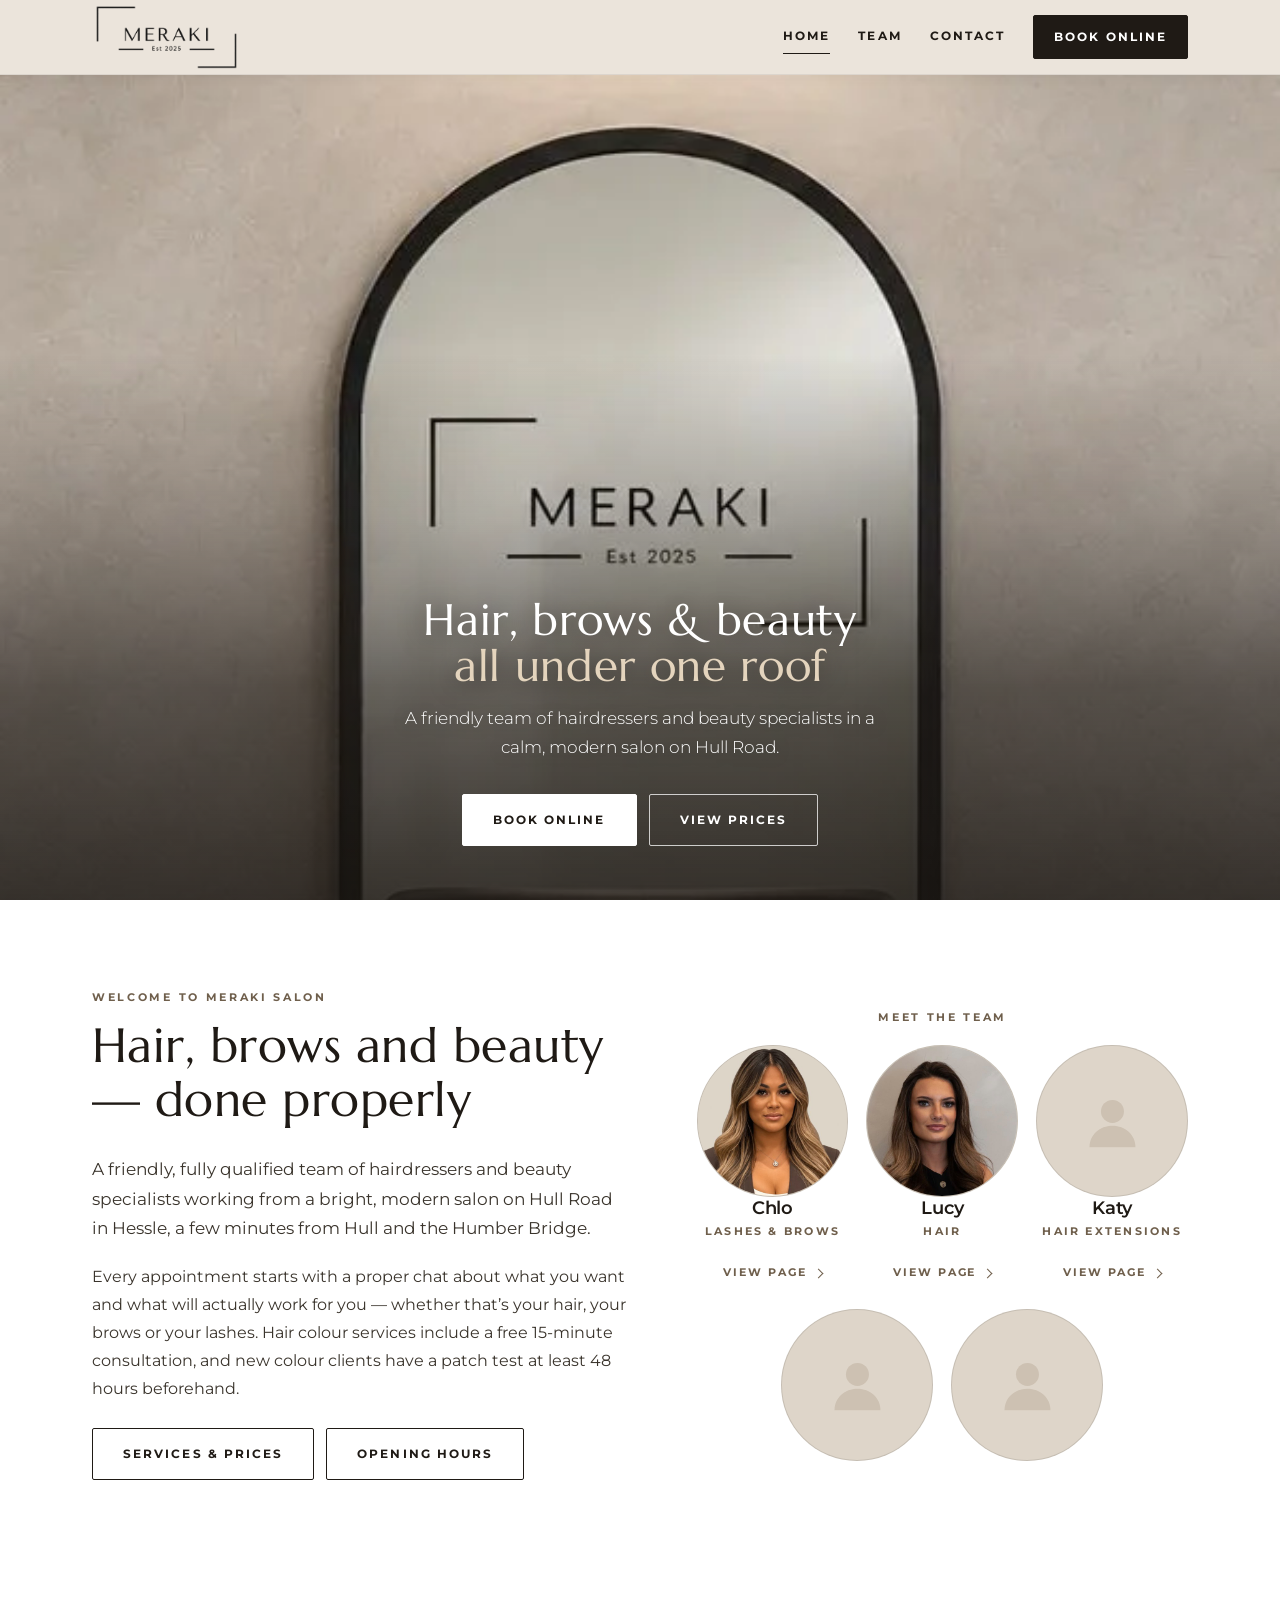
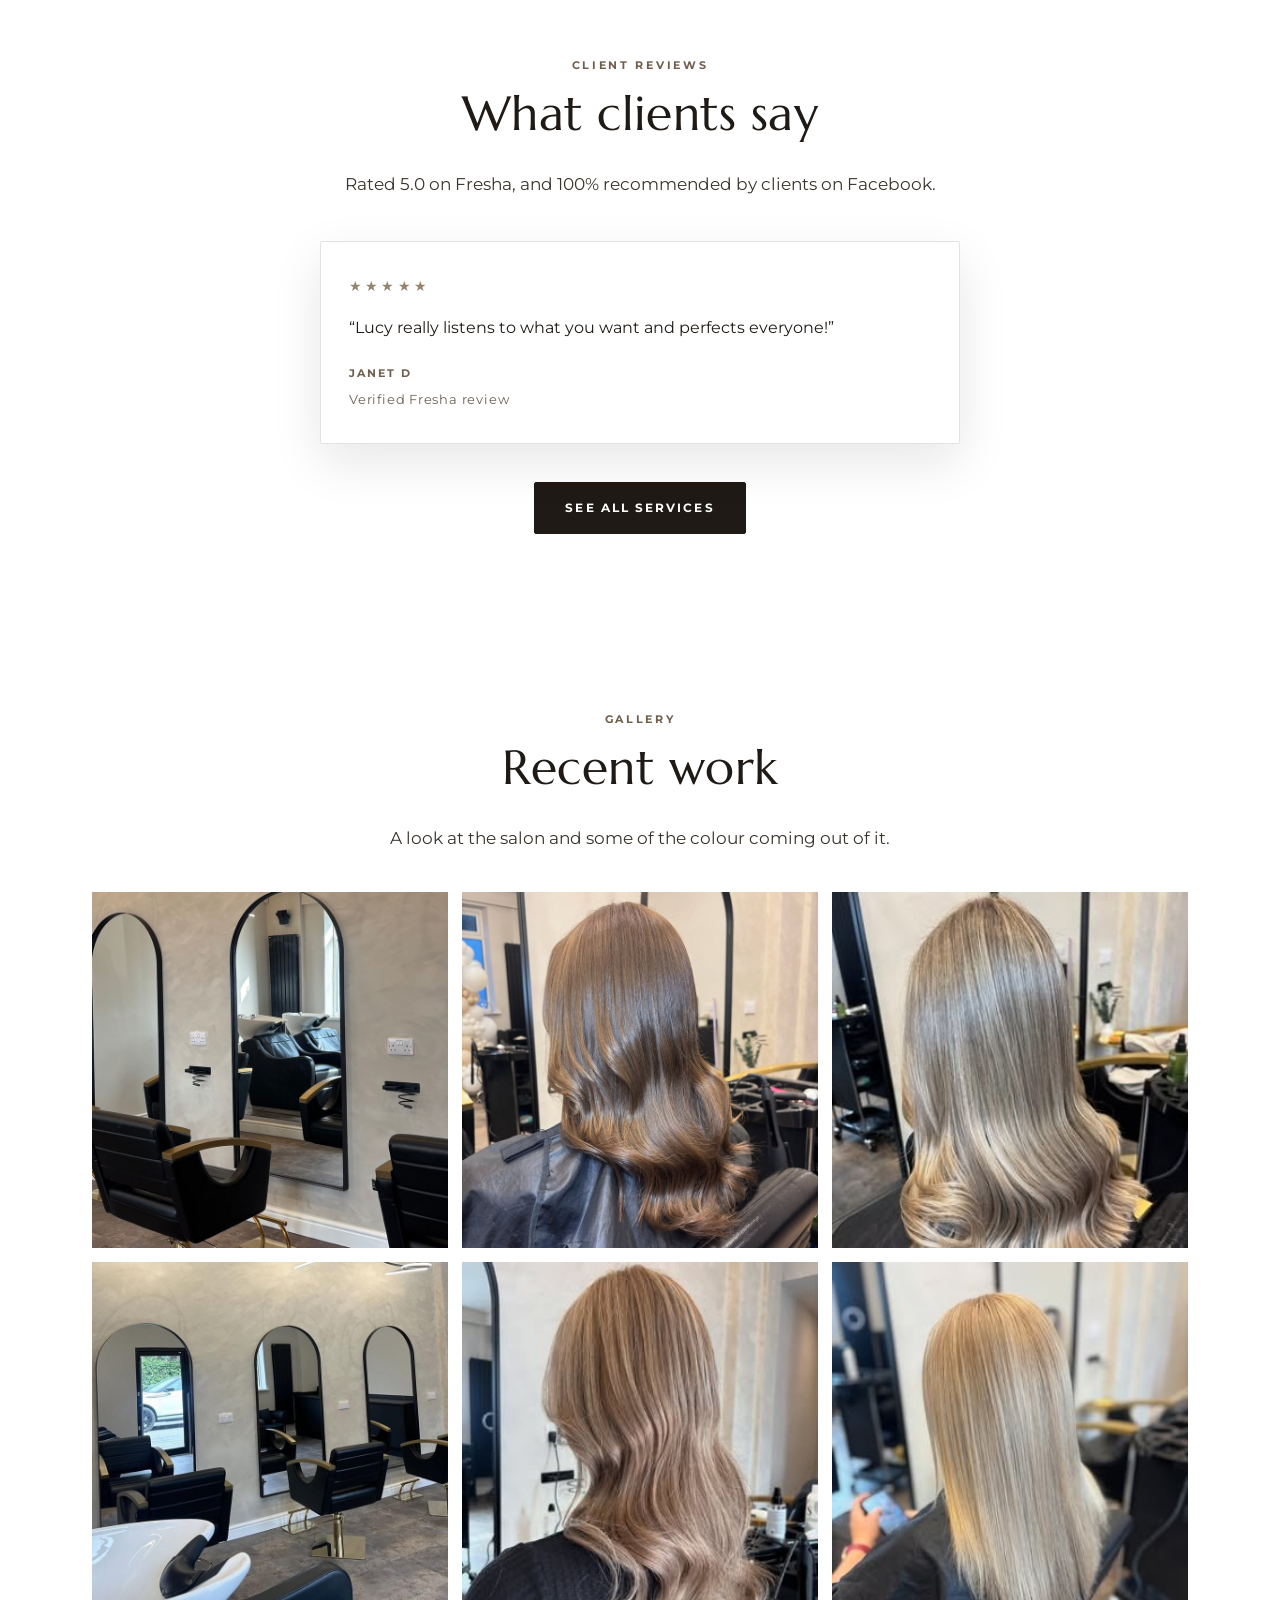
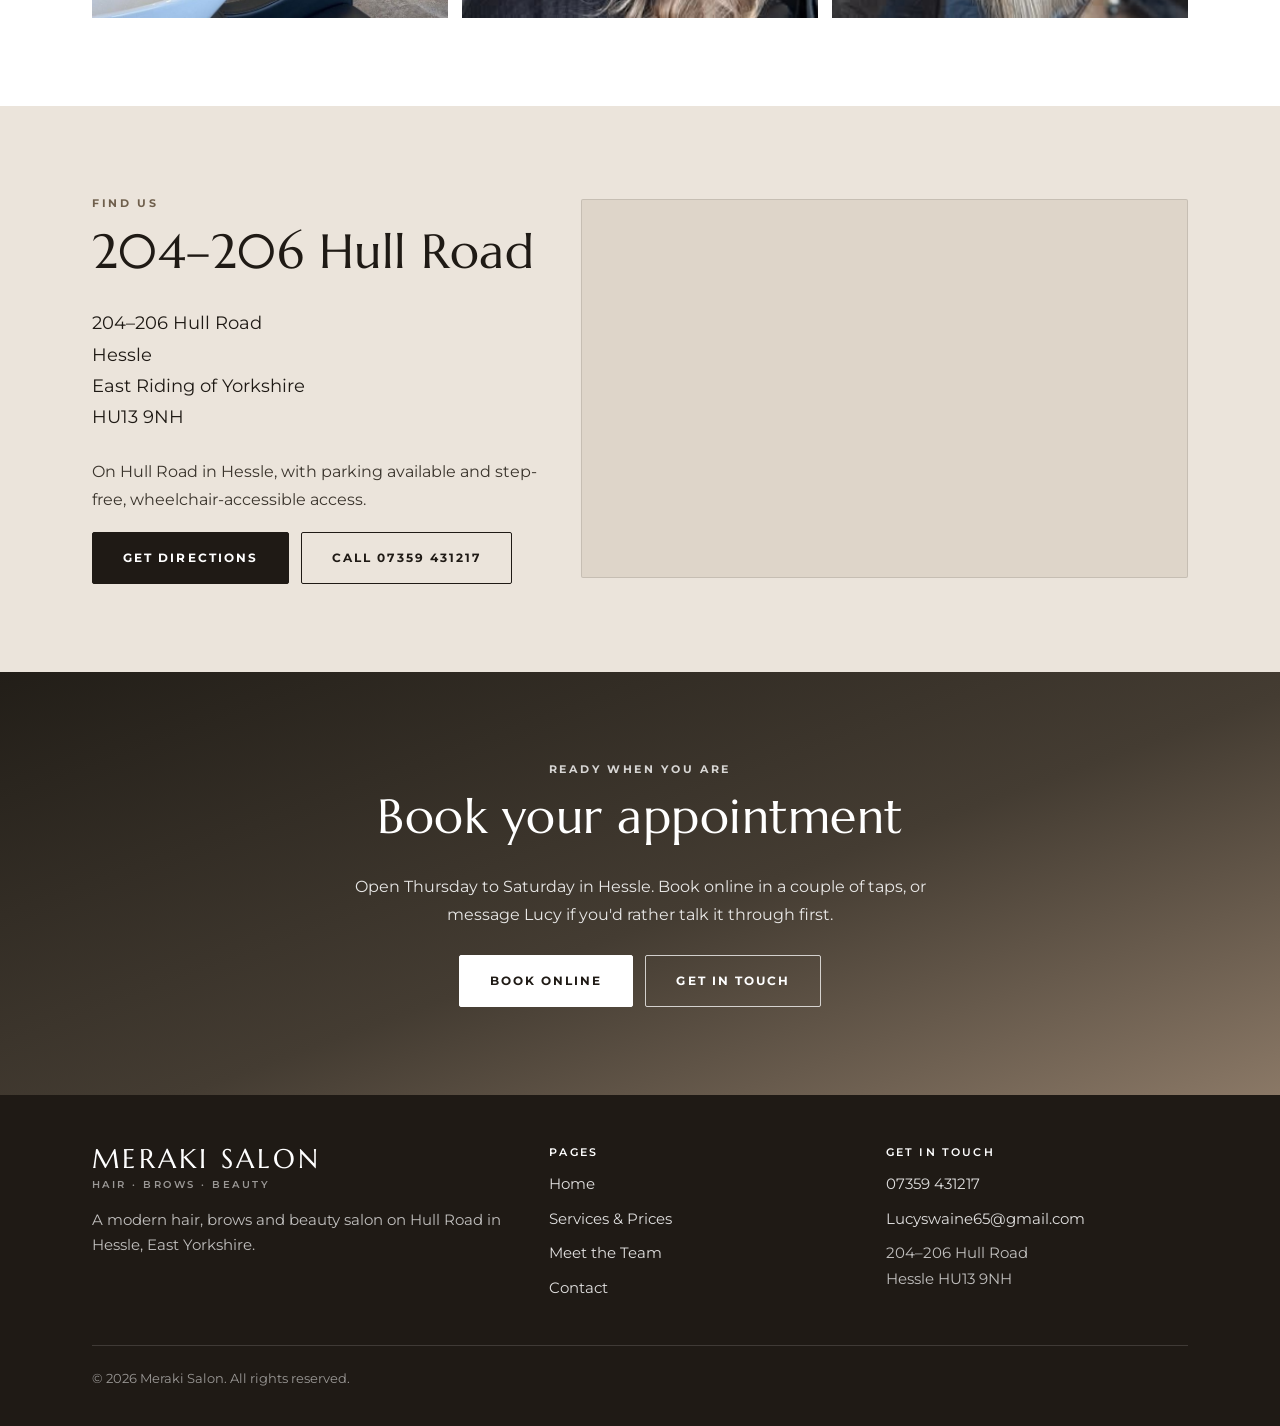
==== commit 301a0142: "Add Katy (hair extensions) to the team with her own page Co-Authored-By: Claude Sonnet 5.5 <noreply@" ====
--- a/index.html
+++ b/index.html
@@ -102,9 +102,12 @@
         <p class="team-role">Hair</p>
         <span class="card-cta">View page</span>
       </a>
-      <div class="team-card team-card--blank" aria-hidden="true">
-        <div class="team-photo"><svg viewBox="0 0 24 24" width="46%" height="46%" fill="currentColor"><circle cx="12" cy="8.5" r="4"/><path d="M4 21c0-4.4 3.6-7.5 8-7.5s8 3.100 8 7.500z"/></svg></div>
-      </div>
+      <a class="team-card" href="/katy">
+        <div class="team-photo"><svg viewBox="0 0 24 24" width="46%" height="46%" fill="currentColor"><circle cx="12" cy="8.5" r="4"/><path d="M4 21c0-4.4 3.6-7.5 8-7.5s8 3.1 8 7.5z"/></svg></div>
+        <h3>Katy</h3>
+        <p class="team-role">Hair Extensions</p>
+        <span class="card-cta">View page</span>
+      </a>
       <div class="team-card team-card--blank" aria-hidden="true">
         <div class="team-photo"><svg viewBox="0 0 24 24" width="46%" height="46%" fill="currentColor"><circle cx="12" cy="8.5" r="4"/><path d="M4 21c0-4.4 3.6-7.5 8-7.5s8 3.100 8 7.500z"/></svg></div>
       </div>
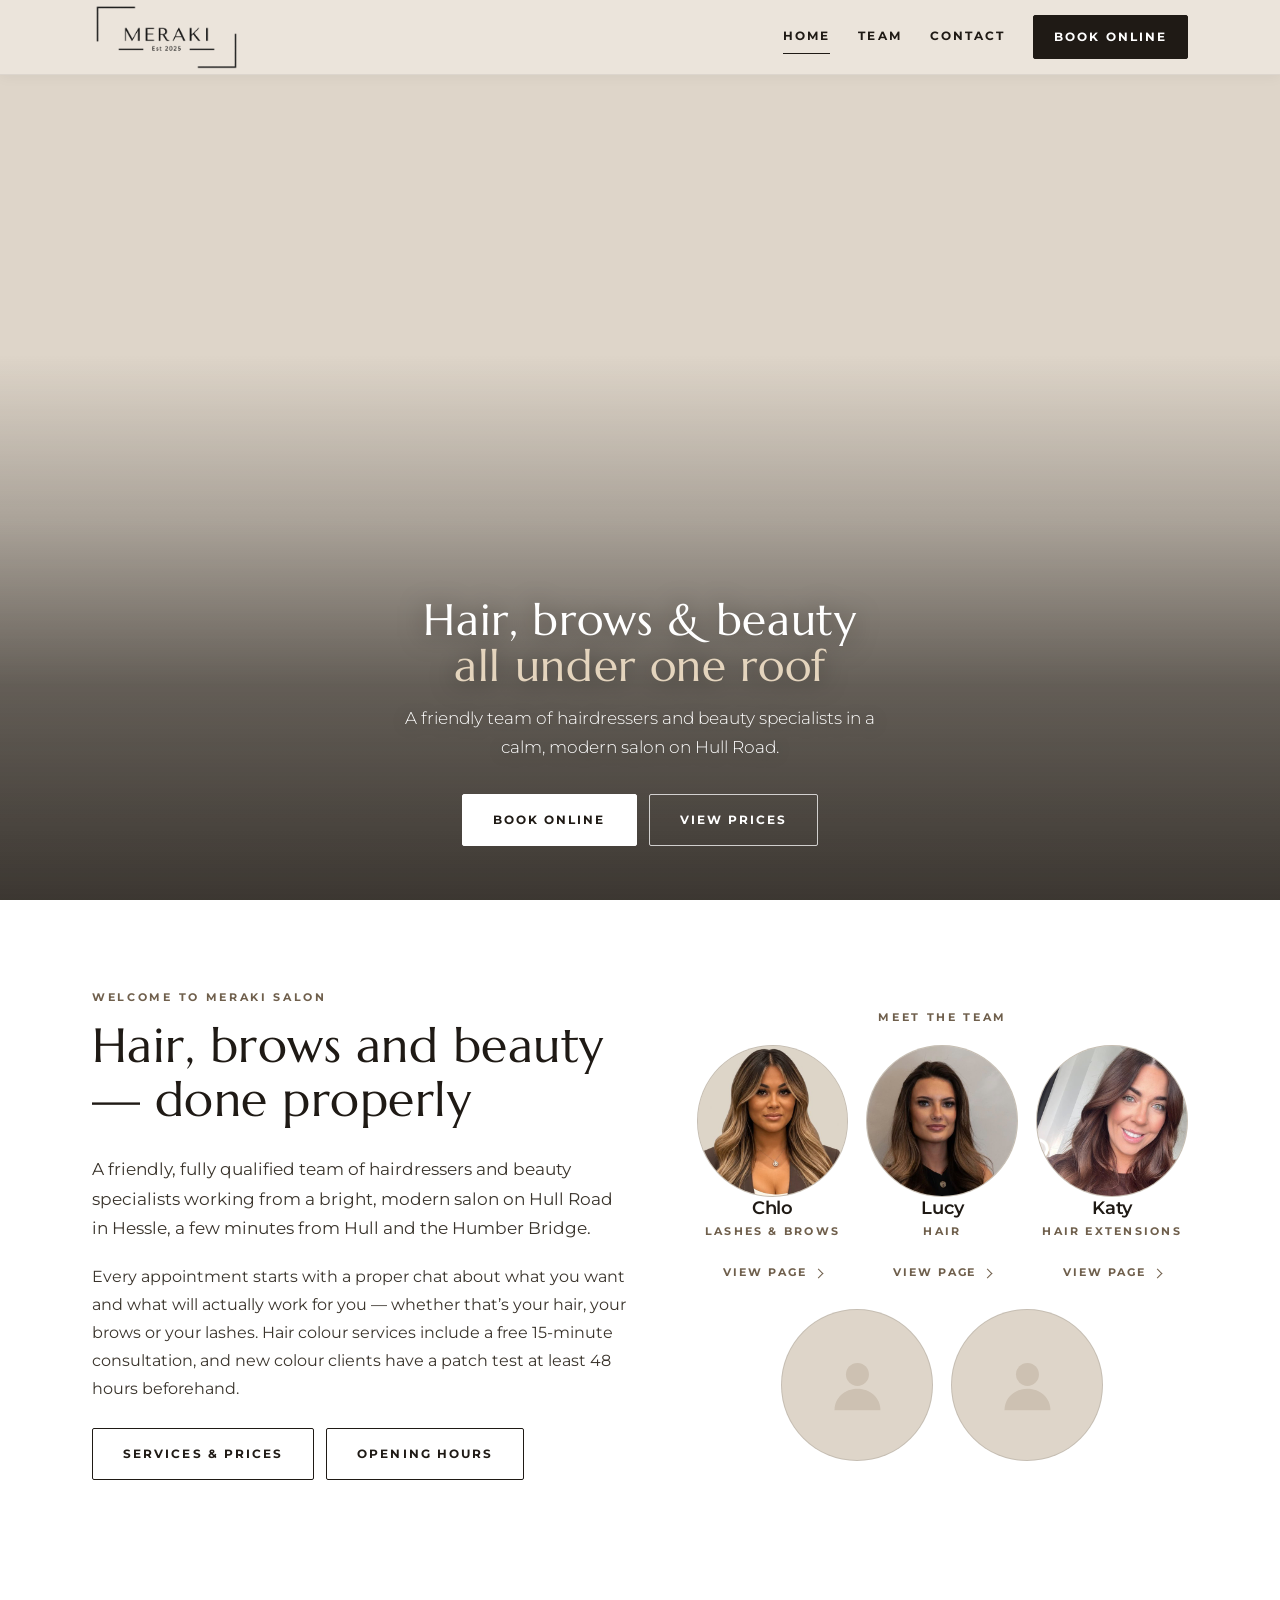
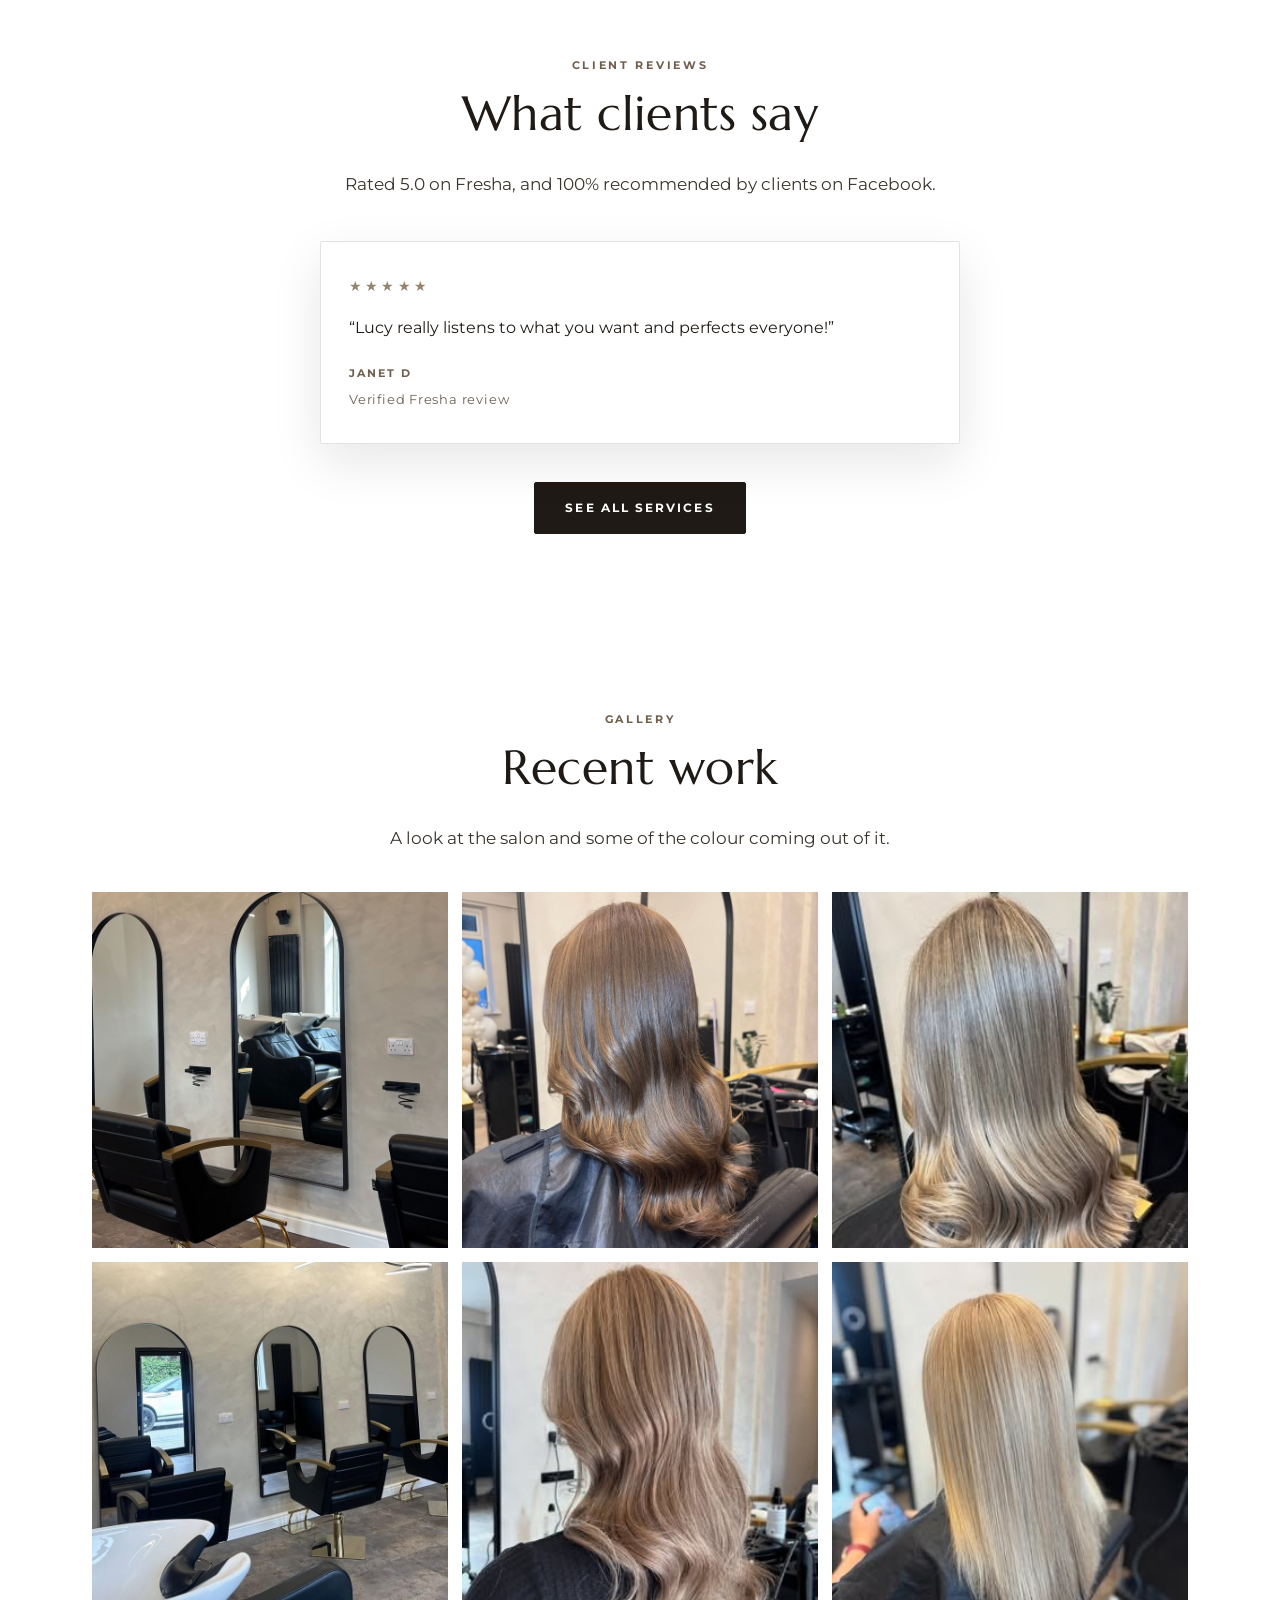
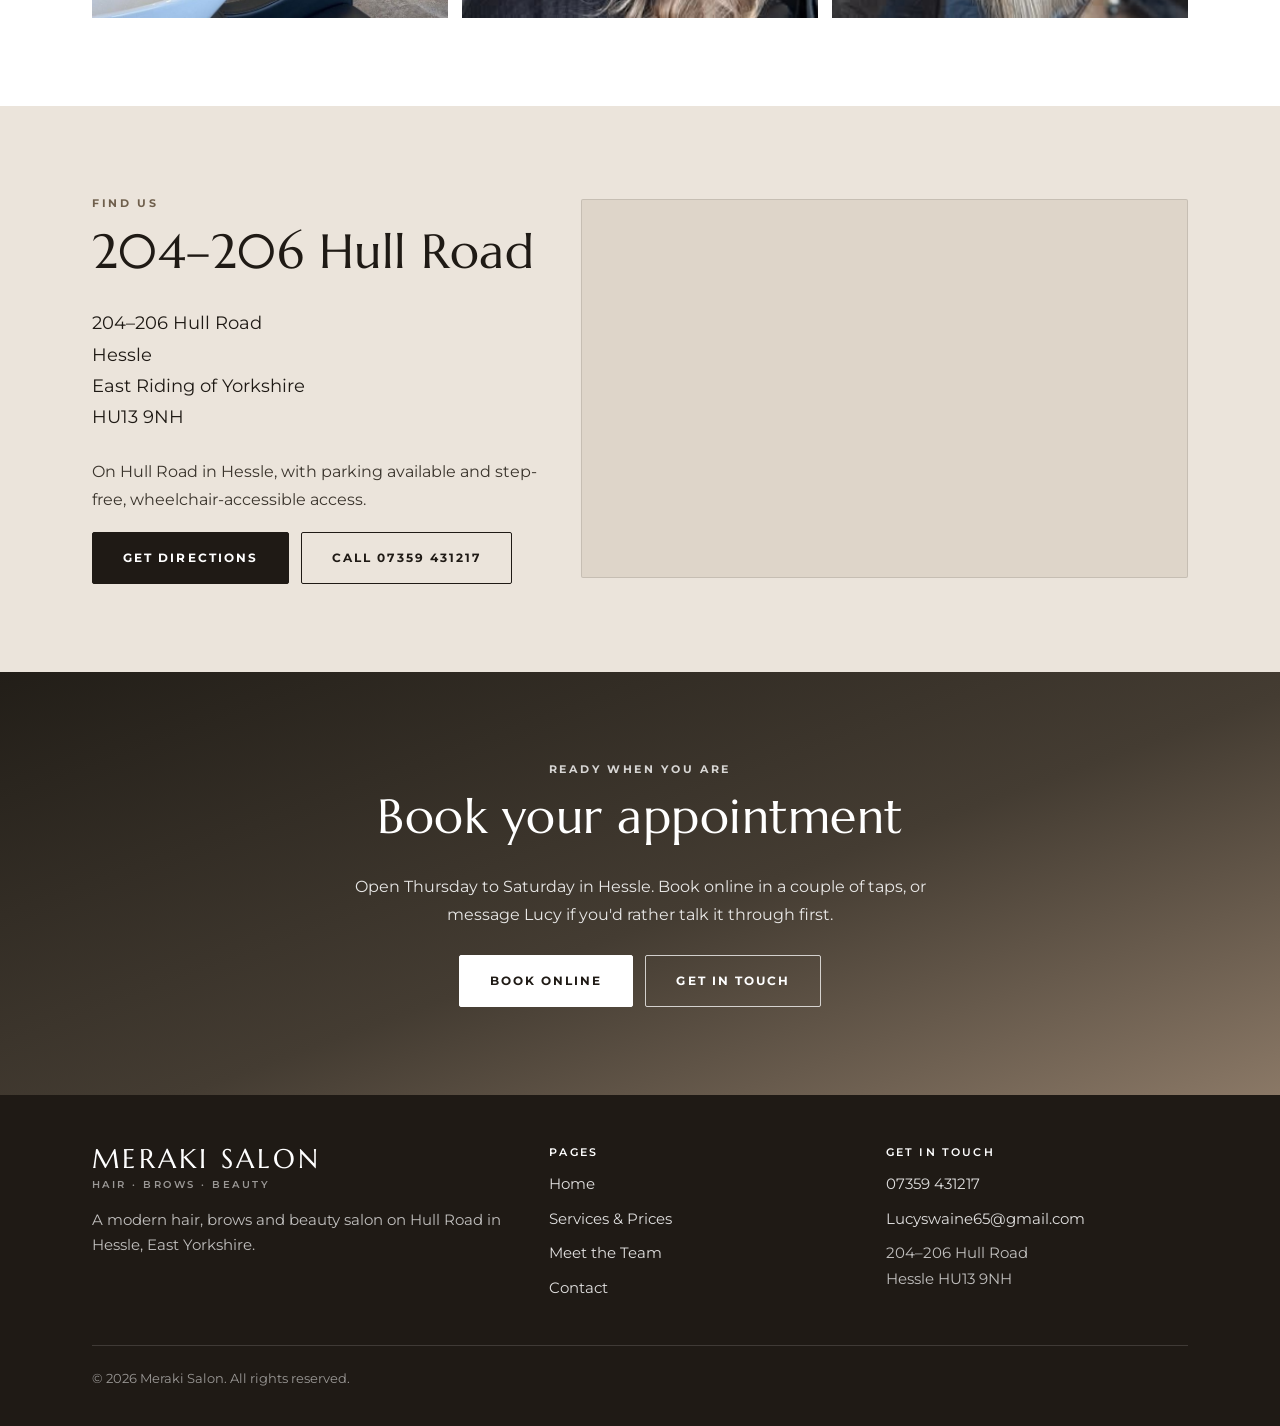
==== commit 06834f5b: "Katy: headshot on team row and her page Co-Authored-By: Claude Sonnet 5.5 <noreply@anthropic.com>" ====
--- a/index.html
+++ b/index.html
@@ -103,7 +103,7 @@
         <span class="card-cta">View page</span>
       </a>
       <a class="team-card" href="/katy">
-        <div class="team-photo"><svg viewBox="0 0 24 24" width="46%" height="46%" fill="currentColor"><circle cx="12" cy="8.5" r="4"/><path d="M4 21c0-4.4 3.6-7.5 8-7.5s8 3.1 8 7.5z"/></svg></div>
+        <div class="team-photo"><img loading="lazy" src="images/team-katy.jpg" alt="Katy, hair extensions specialist at Meraki Salon" width="480" height="480"></div>
         <h3>Katy</h3>
         <p class="team-role">Hair Extensions</p>
         <span class="card-cta">View page</span>
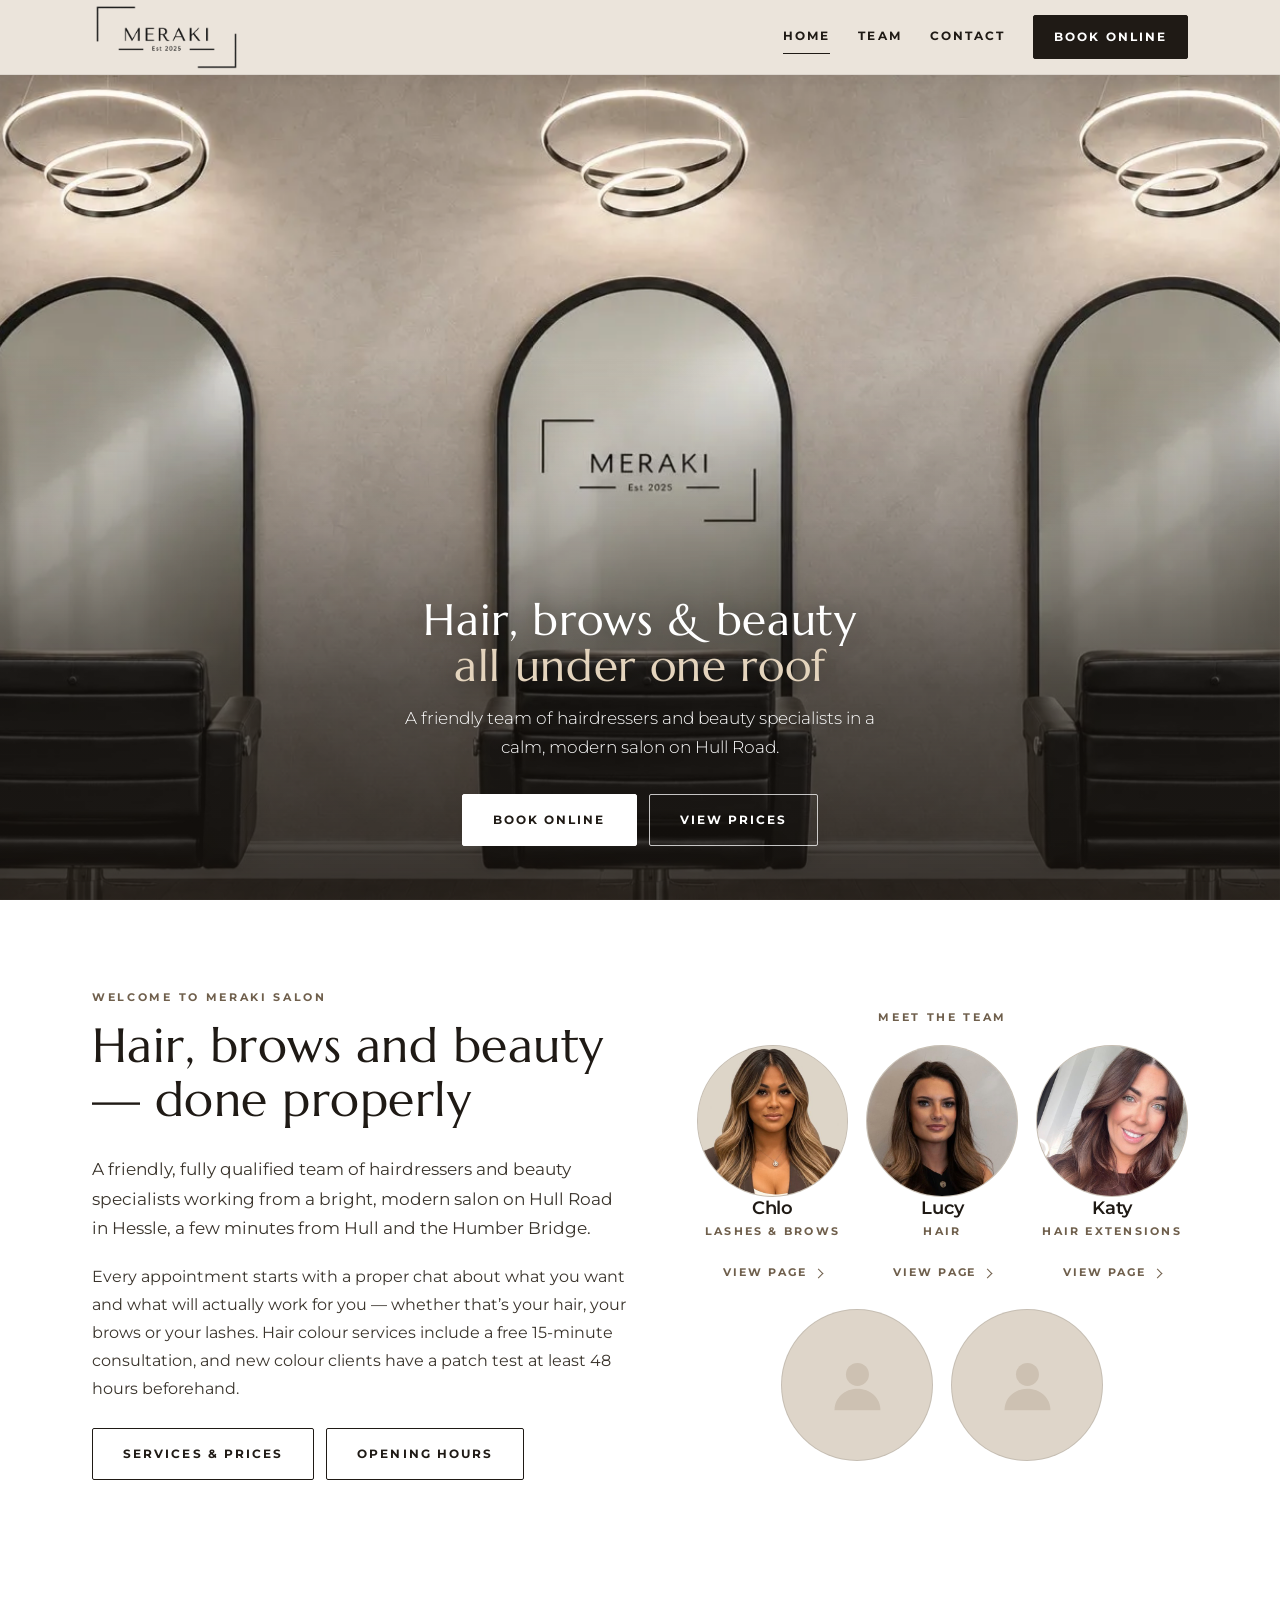
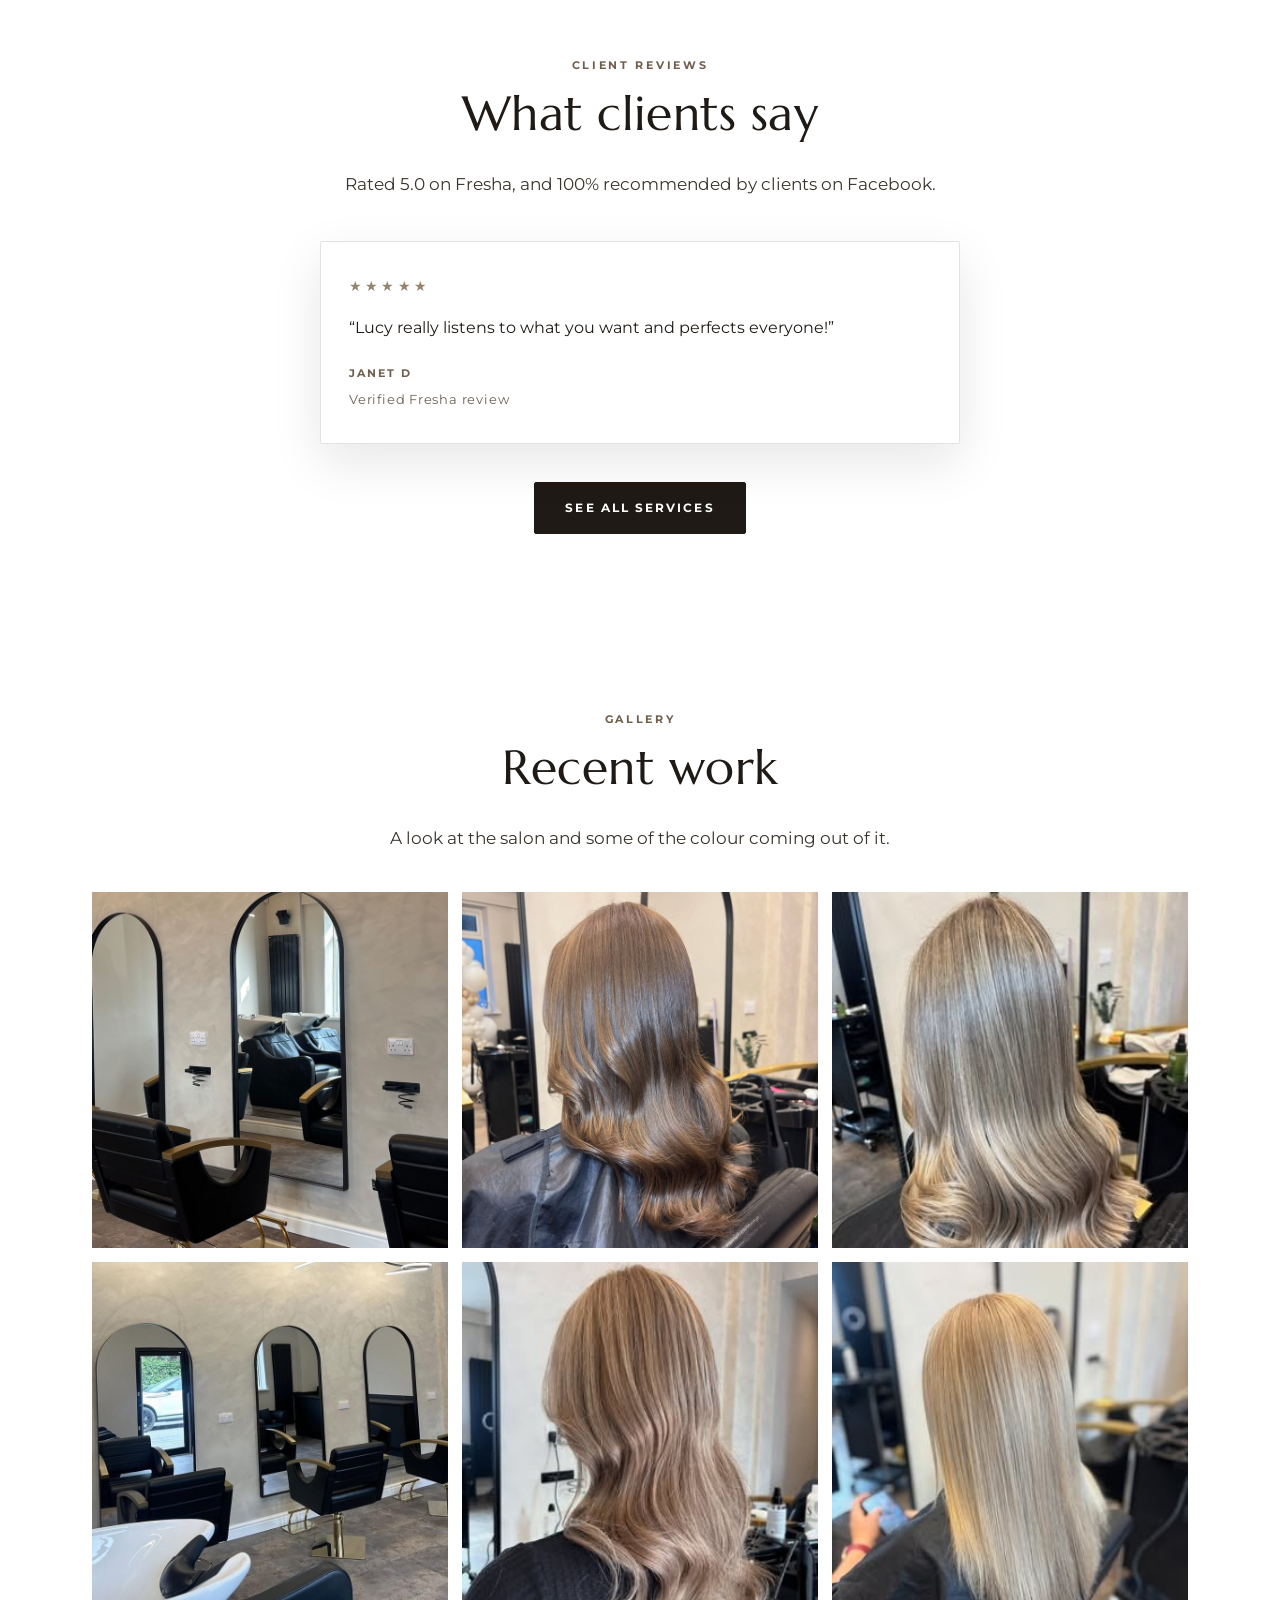
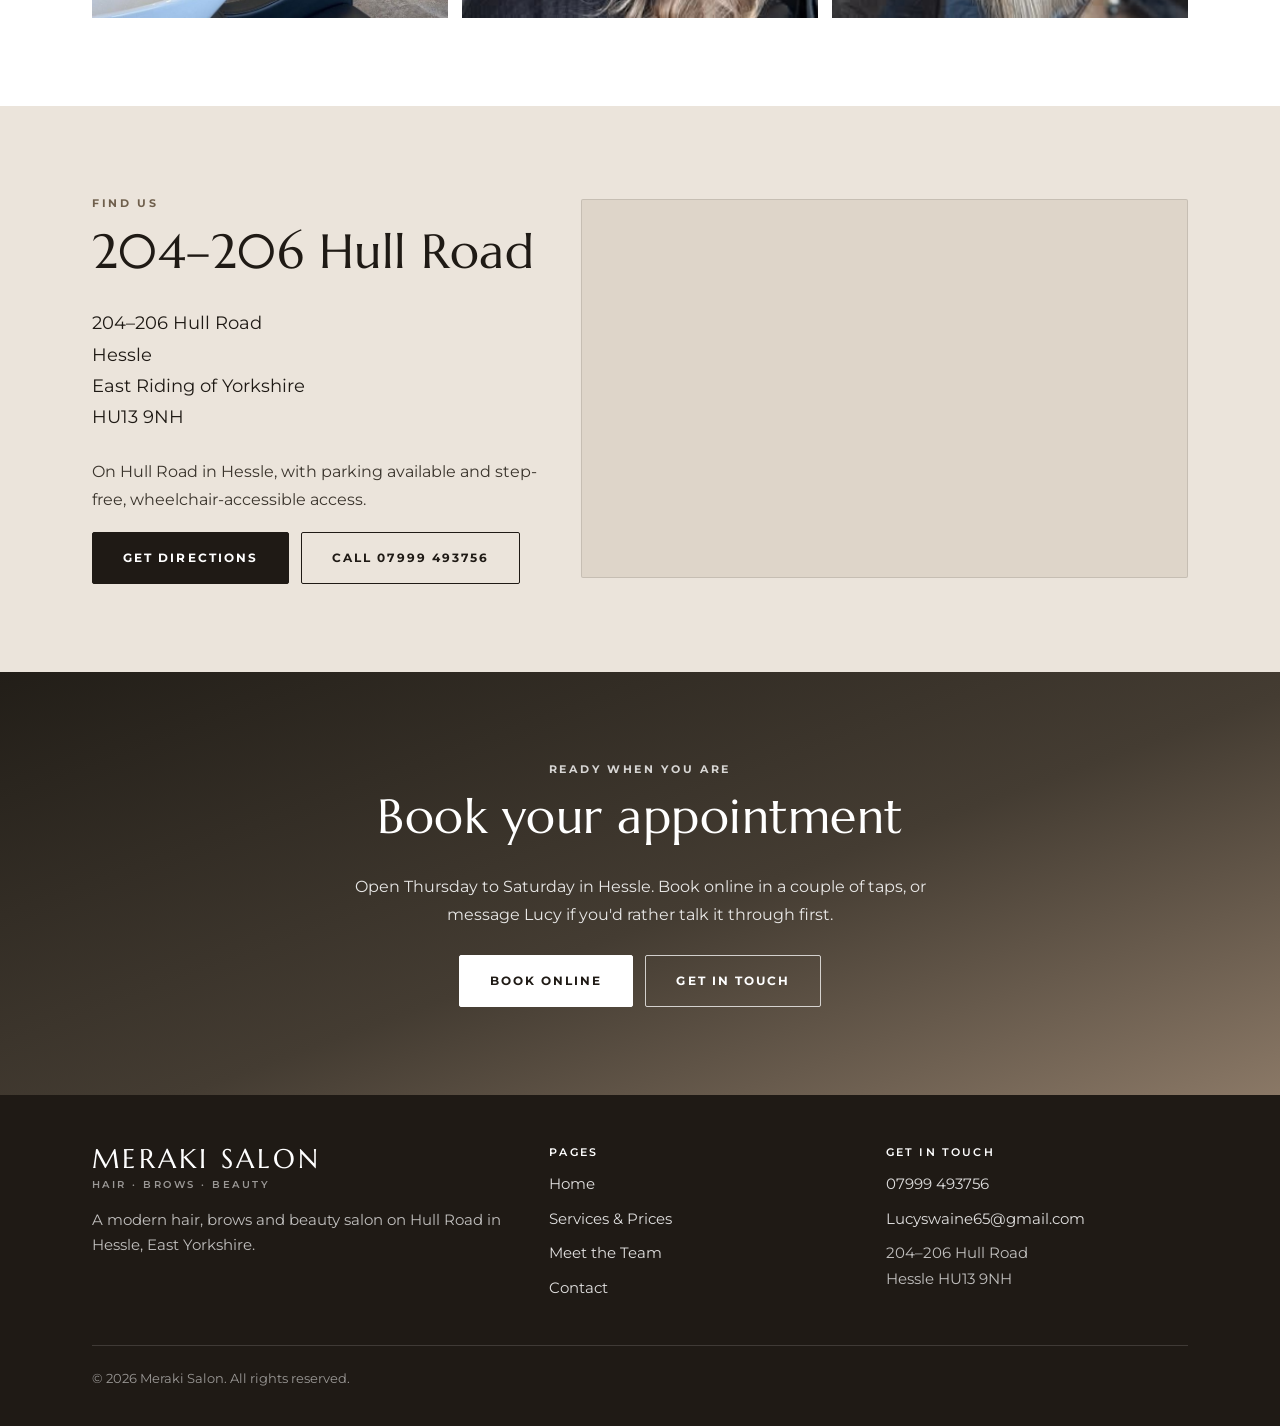
==== commit ae86ccfb: "Salon phone number 07999 493756 across the site Co-Authored-By: Claude Sonnet 5.5 <noreply@anthropic" ====
--- a/index.html
+++ b/index.html
@@ -4,7 +4,7 @@
 <meta charset="utf-8">
 <meta name="viewport" content="width=device-width, initial-scale=1">
 <title>Meraki Salon | Hair, Brows and Beauty Salon in Hessle, East Yorkshire</title>
-<meta name="description" content="Hair, brows and beauty salon on Hull Road, Hessle. Balayage, highlights, colour correction, keratin smoothing, cuts, blow-dries and extensions. Book online or call 07359 431217.">
+<meta name="description" content="Hair, brows and beauty salon on Hull Road, Hessle. Balayage, highlights, colour correction, keratin smoothing, cuts, blow-dries and extensions. Book online or call 07999 493756.">
 <meta name="theme-color" content="#ebe4db">
 <link rel="canonical" href="https://merakisalon.brightsite.app/">
 <meta name="robots" content="index,follow,max-image-preview:large">
@@ -13,11 +13,11 @@
 <meta property="og:locale" content="en_GB">
 <meta property="og:url" content="https://merakisalon.brightsite.app/">
 <meta property="og:title" content="Meraki Salon | Hair, Brows and Beauty Salon in Hessle, East Yorkshire">
-<meta property="og:description" content="Hair, brows and beauty salon on Hull Road, Hessle. Balayage, highlights, colour correction, keratin smoothing, cuts, blow-dries and extensions. Book online or call 07359 431217.">
+<meta property="og:description" content="Hair, brows and beauty salon on Hull Road, Hessle. Balayage, highlights, colour correction, keratin smoothing, cuts, blow-dries and extensions. Book online or call 07999 493756.">
 <meta property="og:image" content="https://merakisalon.brightsite.app/images/hero-meraki.jpg">
 <meta name="twitter:card" content="summary_large_image">
 <meta name="twitter:title" content="Meraki Salon | Hair, Brows and Beauty Salon in Hessle, East Yorkshire">
-<meta name="twitter:description" content="Hair, brows and beauty salon on Hull Road, Hessle. Balayage, highlights, colour correction, keratin smoothing, cuts, blow-dries and extensions. Book online or call 07359 431217.">
+<meta name="twitter:description" content="Hair, brows and beauty salon on Hull Road, Hessle. Balayage, highlights, colour correction, keratin smoothing, cuts, blow-dries and extensions. Book online or call 07999 493756.">
 <meta name="twitter:image" content="https://merakisalon.brightsite.app/images/hero-meraki.jpg">
 <link rel="preload" as="image" href="images/hero-meraki.webp" type="image/webp" media="(min-width:901px)">
 <meta name="geo.region" content="GB-ERY">
@@ -27,7 +27,7 @@
 <link href="https://fonts.googleapis.com/css2?family=Marcellus&family=Montserrat:wght@300;400;600;700&display=swap" rel="stylesheet">
 <link rel="icon" href="images/favicon.svg" type="image/svg+xml">
 <link rel="stylesheet" href="css/site.css">
-<script type="application/ld+json">{"@context":"https://schema.org","@type":"HairSalon","name":"Meraki Salon","description":"Hair, brows and beauty salon on Hull Road in Hessle, East Yorkshire. Lashes, Balayage, highlights, full head and root colour, colour correction, keratin smoothing, precision cutting, blow-dries, up-dos and hair extensions.","telephone":"+447359431217","email":"Lucyswaine65@gmail.com","priceRange":"££","address":{"@type":"PostalAddress","streetAddress":"204-206 Hull Road","addressLocality":"Hessle","addressRegion":"East Riding of Yorkshire","postalCode":"HU13 9NH","addressCountry":"GB"},"areaServed":[{"@type":"City","name":"Hessle"},{"@type":"City","name":"Hull"},{"@type":"City","name":"East Yorkshire"}],"openingHoursSpecification":[{"@type":"OpeningHoursSpecification","dayOfWeek":["Thursday","Friday","Saturday"],"opens":"09:00","closes":"19:00"}],"@id":"https://merakisalon.brightsite.app/#business","url":"https://merakisalon.brightsite.app/","image":["https://merakisalon.brightsite.app/images/hero-meraki.jpg","https://merakisalon.brightsite.app/images/gallery-1.jpg"],"hasMap":"https://www.google.com/maps?q=204-206+Hull+Road,+Hessle+HU13+9NH","currenciesAccepted":"GBP","founder":{"@type":"Person","name":"Meraki Salon","jobTitle":"Owner"},"knowsAbout":["Balayage","Highlights","Colour correction","Keratin smoothing treatment","Precision cutting","Blow dry","Hair extensions","Up-dos"],"sameAs":["https://www.facebook.com/p/Lucy-Swaine-Hairdressing-61556775414400/"],"hasOfferCatalog":{"@type":"OfferCatalog","name":"Services","itemListElement":[{"@type":"OfferCatalog","name":"Packages","url":"https://merakisalon.brightsite.app/services#packages"},{"@type":"OfferCatalog","name":"Hair Colouring","url":"https://merakisalon.brightsite.app/services#colour"},{"@type":"OfferCatalog","name":"Cutting","url":"https://merakisalon.brightsite.app/services#cutting"},{"@type":"OfferCatalog","name":"Styling & Treatments","url":"https://merakisalon.brightsite.app/services#styling"}]}}</script>
+<script type="application/ld+json">{"@context":"https://schema.org","@type":"HairSalon","name":"Meraki Salon","description":"Hair, brows and beauty salon on Hull Road in Hessle, East Yorkshire. Lashes, Balayage, highlights, full head and root colour, colour correction, keratin smoothing, precision cutting, blow-dries, up-dos and hair extensions.","telephone":"+447999493756","email":"Lucyswaine65@gmail.com","priceRange":"££","address":{"@type":"PostalAddress","streetAddress":"204-206 Hull Road","addressLocality":"Hessle","addressRegion":"East Riding of Yorkshire","postalCode":"HU13 9NH","addressCountry":"GB"},"areaServed":[{"@type":"City","name":"Hessle"},{"@type":"City","name":"Hull"},{"@type":"City","name":"East Yorkshire"}],"openingHoursSpecification":[{"@type":"OpeningHoursSpecification","dayOfWeek":["Thursday","Friday","Saturday"],"opens":"09:00","closes":"19:00"}],"@id":"https://merakisalon.brightsite.app/#business","url":"https://merakisalon.brightsite.app/","image":["https://merakisalon.brightsite.app/images/hero-meraki.jpg","https://merakisalon.brightsite.app/images/gallery-1.jpg"],"hasMap":"https://www.google.com/maps?q=204-206+Hull+Road,+Hessle+HU13+9NH","currenciesAccepted":"GBP","founder":{"@type":"Person","name":"Meraki Salon","jobTitle":"Owner"},"knowsAbout":["Balayage","Highlights","Colour correction","Keratin smoothing treatment","Precision cutting","Blow dry","Hair extensions","Up-dos"],"sameAs":["https://www.facebook.com/p/Lucy-Swaine-Hairdressing-61556775414400/"],"hasOfferCatalog":{"@type":"OfferCatalog","name":"Services","itemListElement":[{"@type":"OfferCatalog","name":"Packages","url":"https://merakisalon.brightsite.app/services#packages"},{"@type":"OfferCatalog","name":"Hair Colouring","url":"https://merakisalon.brightsite.app/services#colour"},{"@type":"OfferCatalog","name":"Cutting","url":"https://merakisalon.brightsite.app/services#cutting"},{"@type":"OfferCatalog","name":"Styling & Treatments","url":"https://merakisalon.brightsite.app/services#styling"}]}}</script>
 </head>
 <body>
 
@@ -39,7 +39,7 @@
       <a href="/" aria-current="page">Home</a>
       <a href="/#team">Team</a>
       <a href="/contact">Contact</a>
-      <a class="btn btn--ghost nav-gift" href="tel:+447359431217">Call&nbsp;Lucy</a>
+      <a class="btn btn--ghost nav-gift" href="tel:+447999493756">Call&nbsp;Us</a>
       <a class="btn" href="https://www.fresha.com/book-now/lucy-swaine-hairdressing-fx5bd5df/all-offer?pId=1186600" target="_blank" rel="noopener">Book&nbsp;Online</a>
       <span class="nav-wordmark" aria-hidden="true">Meraki Salon</span>
     </nav>
@@ -170,7 +170,7 @@
         <p>On Hull Road in Hessle, with parking available and step-free, wheelchair-accessible access.</p>
         <div class="btn-row">
           <a class="btn" href="https://www.google.com/maps/dir/?api=1&amp;destination=204-206+Hull+Road,+Hessle+HU13+9NH" target="_blank" rel="noopener">Get Directions</a>
-          <a class="btn btn--ghost" href="tel:+447359431217">Call 07359 431217</a>
+          <a class="btn btn--ghost" href="tel:+447999493756">Call 07999 493756</a>
         </div>
       </div>
       <div class="map">
@@ -214,7 +214,7 @@
       <div>
         <h4>Get in touch</h4>
         <ul>
-          <li><a href="tel:+447359431217">07359 431217</a></li>
+          <li><a href="tel:+447999493756">07999 493756</a></li>
           <li><a href="mailto:Lucyswaine65@gmail.com">Lucyswaine65@gmail.com</a></li>
           <li>204&ndash;206 Hull Road<br>Hessle HU13 9NH</li>
         </ul>
